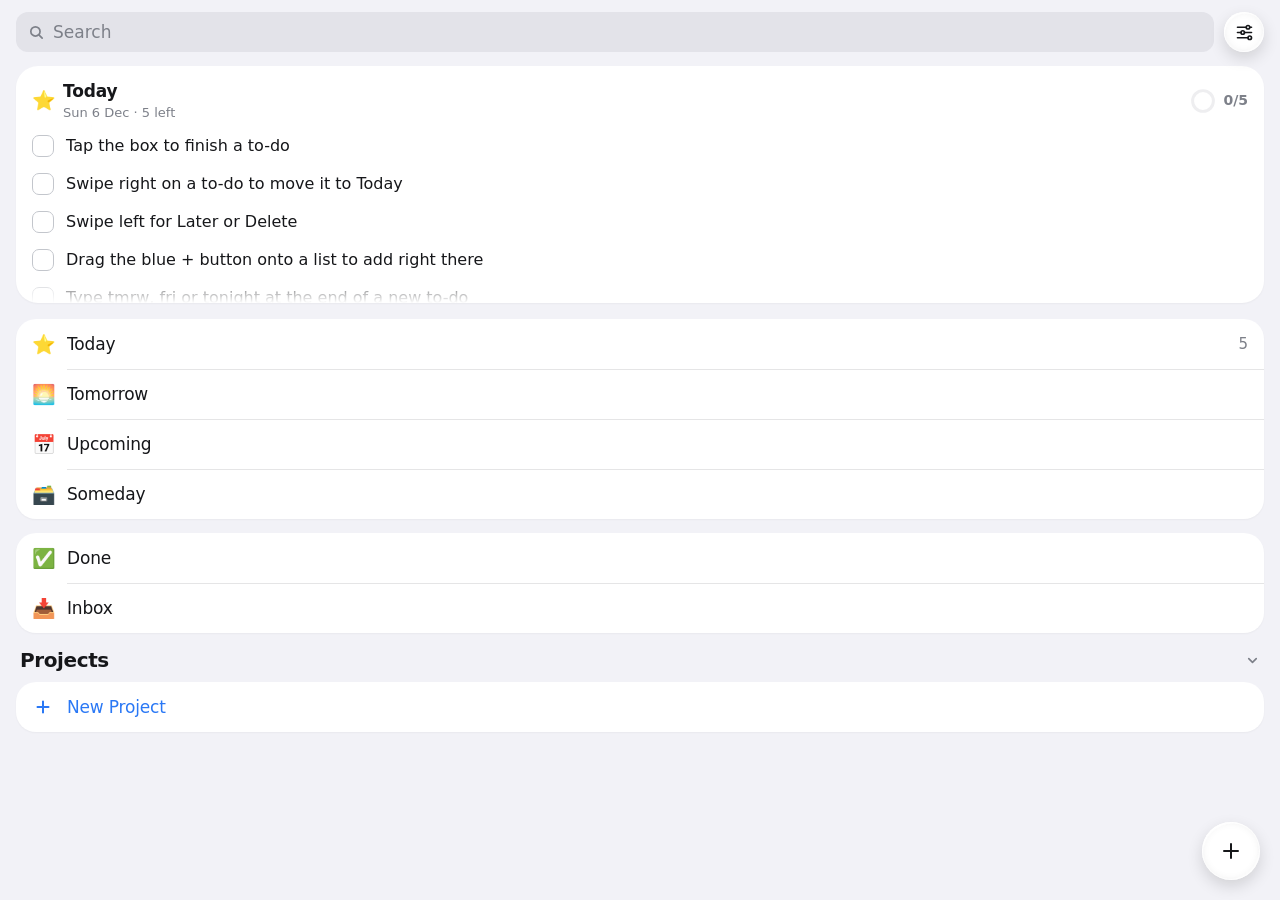
==== daily/index.html @ dc76731f "Daily: Glass card 25% more see-through Co-Authored-By: Claude Opus 5.5 <noreply@anthropic.com> Claud" ====
<!DOCTYPE html>
<html lang="en">
<head>
<meta charset="utf-8">
<meta name="viewport" content="width=device-width, initial-scale=1, viewport-fit=cover">
<title>Daily</title>
<meta name="apple-mobile-web-app-capable" content="yes">
<meta name="mobile-web-app-capable" content="yes">
<meta name="apple-mobile-web-app-title" content="Daily">
<meta name="apple-mobile-web-app-status-bar-style" content="default">
<meta name="theme-color" content="#f2f2f7" media="(prefers-color-scheme: light)">
<meta name="theme-color" content="#000000" media="(prefers-color-scheme: dark)">
<link rel="manifest" href="manifest.webmanifest">
<link rel="apple-touch-icon" href="icons/icon-180.png">
<link rel="apple-touch-startup-image" media="screen and (device-width: 390px) and (device-height: 844px) and (-webkit-device-pixel-ratio: 3) and (orientation: portrait) and (prefers-color-scheme: light)" href="icons/launch-1170x2532.png">
<link rel="apple-touch-startup-image" media="screen and (device-width: 390px) and (device-height: 844px) and (-webkit-device-pixel-ratio: 3) and (orientation: portrait) and (prefers-color-scheme: dark)" href="icons/launch-1170x2532-dark.png">
<link rel="icon" href="icons/icon-192.png">
<style>
:root{
  --base:#f2f2f7; --card:#ffffff; --solid:#ffffff;
  --card-shadow:0 1px 2px rgba(0,0,0,.04);
  --text:#16171a; --text2:#7d8089; --text3:#b2b5bc;
  --sep:rgba(60,60,67,.13); --fill:rgba(118,118,128,.12); --accent:#2a78f5;
  --inbox:#3d8bf7; --today:#f5bf1d; --tomorrow:#ff8a3d; --upcoming:#f2555a; --someday:#c3a26a; --logbook:#40b663;
  --morning:#f2a93b; --afternoon:#e9784a; --evening:#6c8fca;
  --danger:#ff3b30; --check:#c3c6cc; --scrim:rgba(0,0,0,.12);
  --sat:env(safe-area-inset-top); --sab:env(safe-area-inset-bottom);
  --ease:cubic-bezier(.16,1,.3,1);
}
@media (prefers-color-scheme: dark){
  :root{ --base:#000000; --card:#1c1c1e; --solid:#1c1c1e; --card-shadow:none;
    --text:#f3f4f7; --text2:#8e8e93; --text3:#4f5056;
    --sep:rgba(255,255,255,.1); --fill:rgba(118,118,128,.24); --check:#5a5c63; --scrim:rgba(0,0,0,.14); --danger:#ff453a; }
}
*{box-sizing:border-box;-webkit-tap-highlight-color:transparent;margin:0;padding:0}
html,body{height:100%;background:var(--base);color:var(--text);overflow:hidden;overscroll-behavior:none}
body{font:17px/1.35 -apple-system,BlinkMacSystemFont,"SF Pro Text",system-ui,sans-serif;-webkit-font-smoothing:antialiased;-webkit-user-select:none;user-select:none;-webkit-touch-callout:none}
button{font:inherit;color:inherit;background:none;border:0;cursor:pointer;touch-action:manipulation}
input,textarea,select{font:inherit;color:inherit;-webkit-user-select:text;user-select:text}
svg{display:block}

/* liquid glass, modelled on iOS Control Center / Notification Centre.
   Small buttons (like the torch and camera buttons): almost clear, with a thick lit rim.
   Panels (like notification cards): what's behind shows through blurred and dimmed. */
.gbtn{color:var(--text);background:rgba(255,255,255,.18);
  -webkit-backdrop-filter:blur(2px) saturate(170%) brightness(1.08);backdrop-filter:blur(2px) saturate(170%) brightness(1.08);
  box-shadow:inset 0 0 0 1px rgba(255,255,255,.55),inset 2px 2.5px 1px -1px rgba(255,255,255,.95),inset -2px -2px 1px -1px rgba(255,255,255,.55),
    inset 0 0 8px rgba(0,0,0,.06),0 6px 16px rgba(0,0,0,.14)}
@media (prefers-color-scheme: dark){
  .gbtn{background:rgba(255,255,255,.035);
    -webkit-backdrop-filter:blur(2px) saturate(170%) brightness(1.18);backdrop-filter:blur(2px) saturate(170%) brightness(1.18);
    box-shadow:inset 0 0 0 1px rgba(255,255,255,.14),inset 2px 2.5px 1px -1px rgba(255,255,255,.5),inset -2px -2px 1px -1px rgba(255,255,255,.22),
      inset 0 0 10px rgba(0,0,0,.35),0 8px 22px rgba(0,0,0,.5)}
}
/* Card style "Glass" (new): like Notification Centre cards. Colours and text behind show through, very blurred. */
.gpanel{background:linear-gradient(180deg,rgba(255,255,255,.37),rgba(255,255,255,.27));
  -webkit-backdrop-filter:blur(22px) saturate(200%);backdrop-filter:blur(22px) saturate(200%);
  box-shadow:inset 0 0 0 .5px rgba(255,255,255,.75),inset 0 1.5px 0 rgba(255,255,255,1),inset 1px 0 0 rgba(255,255,255,.45),inset -1px 0 0 rgba(255,255,255,.45),0 24px 60px rgba(0,0,0,.16)}
@media (prefers-color-scheme: dark){
  .gpanel{background:linear-gradient(180deg,rgba(255,255,255,.05),rgba(255,255,255,.015)),rgba(20,20,24,.31);
    -webkit-backdrop-filter:blur(22px) saturate(200%) brightness(1.05);backdrop-filter:blur(22px) saturate(200%) brightness(1.05);
    box-shadow:inset 0 0 0 .5px rgba(255,255,255,.14),inset 0 1.5px 0 rgba(255,255,255,.3),inset 1px 0 0 rgba(255,255,255,.08),inset -1px 0 0 rgba(255,255,255,.08),0 30px 80px rgba(0,0,0,.55)}
}
/* Card style "Default" (the one you liked on 7 Nov): mostly solid dark, only a soft glow comes through */
html[data-card="default"] .gpanel{background:rgba(246,246,248,.80);
  -webkit-backdrop-filter:blur(32px) saturate(170%);backdrop-filter:blur(32px) saturate(170%);
  box-shadow:inset 0 0 0 .5px rgba(255,255,255,.7),inset 0 1px 0 rgba(255,255,255,.95),0 24px 60px rgba(0,0,0,.16)}
@media (prefers-color-scheme: dark){
  html[data-card="default"] .gpanel{background:rgba(26,26,30,.78);
    -webkit-backdrop-filter:blur(32px) saturate(160%);backdrop-filter:blur(32px) saturate(160%);
    box-shadow:inset 0 0 0 .5px rgba(255,255,255,.1),inset 0 1px 0 rgba(255,255,255,.16),0 30px 80px rgba(0,0,0,.6)}
}
/* cards */
.glass{background:var(--card);box-shadow:var(--card-shadow)}

/* screens */
.screen{position:fixed;inset:0;overflow-y:auto;-webkit-overflow-scrolling:touch;overscroll-behavior:contain;background:var(--base);
  padding:calc(var(--sat) + 6px) 0 calc(var(--sab) + 120px);will-change:transform}
#list{padding-top:0;transform:translateX(100%);box-shadow:-10px 0 30px rgba(0,0,0,.08)}
#list.hidden{visibility:hidden}

/* top row */
.top{display:flex;align-items:center;gap:10px;margin:6px 16px 14px}
.search{flex:1;display:flex;align-items:center;gap:8px;border-radius:12px;padding:0 12px;height:40px;color:var(--text2);background:var(--fill)}
.search input{flex:1;border:0;outline:0;background:none;font-size:17px;height:100%;min-width:0}
.search input::placeholder{color:var(--text2)}
.round{width:40px;height:40px;border-radius:20px;display:grid;place-items:center;flex:none}
.round:active{transform:scale(.92)}

/* the Today widget */
.wcard{margin:0 16px 16px;border-radius:22px;overflow:hidden}
.wc-head{display:flex;align-items:center;gap:9px;padding:14px 16px 6px}
.wc-head .ico{width:22px;height:22px}
.wc-title{font-size:17px;font-weight:700;letter-spacing:-.01em;flex:1}
.wc-title small{display:block;font-weight:500;color:var(--text2);font-size:13px;margin-top:1px;letter-spacing:0}
.wl{max-height:176px;overflow-y:auto;-webkit-overflow-scrolling:touch;overscroll-behavior:contain;padding-bottom:6px;
  -webkit-mask-image:linear-gradient(#000 82%,transparent);mask-image:linear-gradient(#000 82%,transparent)}
.wl.short{-webkit-mask-image:none;mask-image:none}
.wcard .row-main{padding:8px 16px}
.wcard .row-title{font-size:16px}
.wcard{transition:box-shadow .2s}
.wcard.drop{box-shadow:var(--glass-shadow),inset 0 0 0 2px var(--accent)}
.done-line{display:flex;align-items:center;gap:8px;padding:10px 16px 4px;font-size:12px;font-weight:600;color:var(--text3);text-transform:uppercase;letter-spacing:.05em}
.done-line::after{content:"";flex:1;height:.5px;background:var(--sep)}
.miss-line{padding:8px 16px 2px;font-size:12px;font-weight:600;color:var(--danger);text-transform:uppercase;letter-spacing:.05em}
.wc-empty{padding:4px 16px 16px;color:var(--text2);font-size:15px}

/* list cards */
.group{margin:0 16px 14px;border-radius:20px;overflow:hidden}
.nav-row{display:flex;align-items:center;gap:13px;width:100%;min-height:50px;padding:0 16px;text-align:left;position:relative;transition:background .15s}
.nav-row:not(:last-child)::after{content:"";position:absolute;left:51px;right:0;bottom:0;height:.5px;background:var(--sep)}
.nav-row:active,.nav-row.drop{background:var(--fill)}
.nav-row.drop{box-shadow:inset 0 0 0 2px var(--accent)}
.nav-row .label{flex:1;font-weight:500;letter-spacing:-.01em;overflow:hidden;text-overflow:ellipsis;white-space:nowrap}
.nav-row .count{color:var(--text2);font-size:15px;font-variant-numeric:tabular-nums}
.nav-row .count.hot{color:#fff;background:var(--upcoming);border-radius:10px;padding:0 7px;font-size:13px;font-weight:600;line-height:20px;margin-right:6px}
.ico{width:22px;height:22px;flex:none}
.emo{display:inline-grid;place-items:center;font-size:19px;line-height:1;font-family:"Apple Color Emoji","Segoe UI Emoji","Noto Color Emoji",sans-serif}
.big-title .emo{font-size:26px}
.sec .emo{font-size:14px}
.parts .emo{width:auto;height:auto;font-size:14px}
.empty .emo{font-size:38px;width:auto;height:auto;margin-bottom:12px;opacity:.9}
.fold{display:flex;align-items:center;justify-content:space-between;width:calc(100% - 32px);margin:6px 16px 8px;padding:0 4px;font-size:20px;font-weight:700;letter-spacing:-.02em}
.fold svg{width:15px;height:15px;color:var(--text2);transition:transform .35s var(--ease)}
.fold.closed svg{transform:rotate(-90deg)}
.foldbox{overflow:hidden;transition:height .38s var(--ease),opacity .3s}
.new-proj{color:var(--accent)}

/* list screen */
.bar{position:sticky;top:0;z-index:3;height:calc(var(--sat) + 50px);padding:var(--sat) 8px 0;display:flex;align-items:center;justify-content:space-between;
  background:transparent;transition:background .2s}
.bar.scrolled{background:color-mix(in srgb,var(--base) 80%,transparent);-webkit-backdrop-filter:blur(24px) saturate(180%);backdrop-filter:blur(24px) saturate(180%);box-shadow:0 .5px 0 var(--sep)}
.bar .mini{position:absolute;left:50%;transform:translateX(-50%);font-weight:600;opacity:0;transition:opacity .2s;max-width:60%;overflow:hidden;text-overflow:ellipsis;white-space:nowrap}
.bar.scrolled .mini{opacity:1}
.back{width:40px;height:40px;border-radius:20px;display:grid;place-items:center;margin-left:6px}
.back:active,.icon-btn:active{transform:scale(.92)}
.icon-btn{width:40px;height:40px;border-radius:20px;display:grid;place-items:center;margin-right:6px}
.big-title{display:flex;align-items:center;gap:10px;padding:6px 20px 4px;font-size:32px;font-weight:700;letter-spacing:-.03em;line-height:1.1}
.big-title .ico{width:28px;height:28px}
.big-title > span{overflow:hidden;text-overflow:ellipsis}
.list-sub{margin:2px 20px 14px 58px;color:var(--text2);font-size:15px}
.list-sub .flame{display:inline-flex;align-items:center;gap:3px;color:#f08a24;font-weight:600}
.list-sub .flame svg{width:14px;height:14px}
.sec{padding:16px 22px 8px;display:flex;align-items:center;gap:7px;font-size:15px;font-weight:600;letter-spacing:-.01em;color:var(--text2)}
.sec .ico{width:17px;height:17px}
.sec.dim{opacity:.7}
.grp{margin:0 16px;border-radius:18px;overflow:hidden;position:relative}
.grp + .grp{margin-top:12px}
.grp:empty{min-height:0;box-shadow:none;background:none;-webkit-backdrop-filter:none;backdrop-filter:none}
.grp.droppable:empty{min-height:12px}

/* rows */
.row{position:relative;overflow:hidden}
.row:not(:last-child)::after{content:"";position:absolute;left:50px;right:0;bottom:0;height:.5px;background:var(--sep);z-index:2}
.row-main{position:relative;z-index:1;display:flex;align-items:flex-start;gap:12px;padding:12px 16px;touch-action:pan-y;will-change:transform}
.row-main:active{background:var(--fill)}
.row.sw .row-main,.row.lift .row-main{background:var(--solid)}
.check{flex:none;width:22px;height:22px;border-radius:7px;border:1.6px solid var(--check);display:grid;place-items:center;transition:background .18s var(--ease),border-color .18s,transform .12s;position:relative}
.check::before{content:"";position:absolute;inset:-11px}
.check:active{transform:scale(.86)}
.check svg{opacity:0;transform:scale(.6);transition:opacity .18s,transform .25s var(--ease)}
.row.done .check{background:var(--accent);border-color:var(--accent)}
.row.done .check svg{opacity:1;transform:scale(1)}
.row-text{flex:1;min-width:0}
.row-title{word-wrap:break-word;transition:color .2s}
.row.done .row-title{color:var(--text2)}
.row-meta{display:flex;flex-wrap:wrap;align-items:center;gap:4px 10px;margin-top:3px;font-size:13px;color:var(--text2)}
.row-meta:empty{display:none}
.row-meta .m{display:inline-flex;align-items:center;gap:4px}
.row-meta .due{color:var(--danger);font-weight:500}
.row-meta svg{width:13px;height:13px}
.acts{position:absolute;top:0;bottom:0;display:flex}
.row:not(.sw) .acts{visibility:hidden}
.acts.l{left:0}.acts.r{right:0}
.act{width:76px;display:flex;flex-direction:column;align-items:center;justify-content:center;gap:3px;color:#fff;font-size:12px;font-weight:600}
.act svg{width:20px;height:20px}
.act.today{background:var(--today)}
.act.later{background:#8e8e93}
.act.del{background:var(--danger)}
.row.lift{z-index:10;overflow:visible}
.row.lift .row-main{border-radius:14px;box-shadow:0 12px 30px rgba(0,0,0,.18);transform:scale(1.02)}
.row.shift{transition:transform .22s var(--ease)}
.row.pop .check{animation:pop .4s var(--ease)}
@keyframes pop{0%{transform:scale(.8)}55%{transform:scale(1.16)}100%{transform:scale(1)}}
.empty{padding:50px 40px;text-align:center}
.empty .ico{width:40px;height:40px;margin:0 auto 12px;opacity:.55}
.empty p{font-size:15px;color:var(--text2)}

/* drop gap for the + button */
.gap{height:0;transition:height .2s var(--ease);background:color-mix(in srgb,var(--accent) 12%,transparent);position:relative}
.gap.open{height:46px}
.gap::after{content:"";position:absolute;left:16px;right:16px;top:50%;height:2px;margin-top:-1px;border-radius:1px;background:var(--accent);opacity:.5}

/* liquid glass: see-through, blurred, with light catching the edges */
.lg{background:linear-gradient(160deg,rgba(255,255,255,.88),rgba(255,255,255,.66) 45%,rgba(255,255,255,.78));
  -webkit-backdrop-filter:blur(30px) saturate(180%);backdrop-filter:blur(30px) saturate(180%);
  border:.5px solid rgba(255,255,255,.9);box-shadow:0 18px 50px rgba(0,0,0,.16),inset 0 1px 0 rgba(255,255,255,1)}
@media (prefers-color-scheme: dark){
  .lg{background:linear-gradient(160deg,rgba(255,255,255,.15),rgba(255,255,255,.05) 45%,rgba(255,255,255,.09));
    border:.5px solid rgba(255,255,255,.16);box-shadow:0 22px 60px rgba(0,0,0,.55),inset 0 1px 0 rgba(255,255,255,.22),inset 0 -1px 0 rgba(255,255,255,.04)}
}
/* month grid shared by Upcoming and the date picker (Apple Calendar style) */
.cal{margin:0 16px 6px;border-radius:30px;padding:16px 10px 12px;overflow:hidden}
.cal-h{display:flex;align-items:center;justify-content:space-between;padding:0 10px 12px}
.cal-h b{font-size:20px;font-weight:700;letter-spacing:-.02em}
.cal-h div{display:flex;gap:6px}
.cal-h button{width:36px;height:36px;border-radius:18px;display:grid;place-items:center;color:var(--accent)}
.cal-h button svg{width:11px;height:18px}
.cal-h button:disabled{opacity:.25}
.cal-h button:active{background:var(--fill)}
.cal-g{display:grid;grid-template-columns:repeat(7,1fr);row-gap:2px;text-align:center}
.cal-g .dn{font-size:12px;font-weight:600;color:var(--text2);padding:0 0 8px;letter-spacing:.02em}
.cd{position:relative;height:46px;display:flex;flex-direction:column;align-items:center;justify-content:center;font-size:20px;font-variant-numeric:tabular-nums}
.cd span{width:40px;height:40px;border-radius:20px;display:grid;place-items:center;transition:background .2s,color .2s,transform .25s var(--ease)}
.cd:active span{transform:scale(.86)}
.cd.past{color:var(--text3)}
.cd.today span{background:var(--danger);color:#fff;font-weight:600}
.cd.sel span{background:var(--text);color:var(--base);font-weight:600}
.cd.today.sel span{background:var(--danger);color:#fff}
.cd i{position:absolute;bottom:1px;width:5px;height:5px;border-radius:3px;background:var(--text3)}
.cal-g.slide-l{animation:slideL .32s var(--ease)}
.cal-g.slide-r{animation:slideR .32s var(--ease)}
@keyframes slideL{from{transform:translateX(40px);opacity:0}}
@keyframes slideR{from{transform:translateX(-40px);opacity:0}}
/* date picker popover */
#dpScrim{position:fixed;inset:0;z-index:24;display:none}
#dpScrim.on{display:block}
#dp{position:fixed;left:14px;right:14px;z-index:25;border-radius:38px;padding:20px 12px 16px;opacity:0;transform:scale(.88);pointer-events:none;
  transition:opacity .2s,transform .42s cubic-bezier(.34,1.25,.5,1)}
#dp.on{opacity:1;transform:scale(1);pointer-events:auto}
#dp .cal-h{padding:0 10px 14px}
#dp .cal-h b{font-size:21px}
#dp .cal-h b em{font-style:normal;color:var(--accent);margin-left:6px;font-weight:600}
#dp .cal-g .dn{font-size:13px;padding-bottom:10px}
#dp .cd{height:50px;font-size:22px}
#dp .cd span{width:46px;height:46px;border-radius:23px}
.dp-foot{display:flex;justify-content:space-between;align-items:center;padding:10px 10px 0}
.dp-reset{height:38px;padding:0 18px;border-radius:19px;font-size:16px;font-weight:500}
.dp-ok{width:42px;height:42px;border-radius:21px;display:grid;place-items:center}
.dp-ok svg{width:22px;height:22px}
.dp-reset:active,.dp-ok:active{transform:scale(.93)}
/* Done list: 7 days / 30 days / all time */
.seg{display:flex;margin:0 16px 4px;padding:3px;border-radius:10px;background:var(--fill)}
.seg button{flex:1;height:32px;border-radius:8px;font-size:14px;font-weight:500;transition:background .2s,box-shadow .2s}
.seg button.on{background:var(--solid);box-shadow:0 1px 4px rgba(0,0,0,.12);font-weight:600}
.done-sum{margin:12px 22px 0;font-size:15px;color:var(--text2)}
.done-sum b{color:var(--text);font-size:28px;font-weight:700;letter-spacing:-.02em;margin-right:6px}
/* simple add screen */
.quick{display:flex;flex-wrap:wrap;gap:8px;padding:12px 0 6px;border-top:.5px solid var(--sep)}
.more-btn{display:flex;align-items:center;gap:6px;margin-top:14px;color:var(--accent);font-size:15px;font-weight:500;height:34px}
.more-btn svg{width:14px;height:14px;transition:transform .3s var(--ease)}
.more-btn.open svg{transform:rotate(180deg)}

/* + button */
#fab{position:fixed;z-index:15;width:58px;height:58px;border-radius:29px;display:grid;place-items:center;touch-action:none;
  transition:opacity .2s,scale .25s var(--ease),box-shadow .25s;will-change:transform}
#fab svg{width:24px;height:24px}
#fab.c-br{right:20px;bottom:calc(var(--sab) + 20px)}
#fab.c-bl{left:20px;bottom:calc(var(--sab) + 20px)}
#fab.c-tr{right:20px;top:calc(var(--sat) + 64px)}
#fab.c-tl{left:20px;top:calc(var(--sat) + 64px)}
#fab:active{scale:.93}
#fab.drag{scale:1.1}
#fab.gone{scale:.4;opacity:0;pointer-events:none}
.zone{position:fixed;z-index:14;width:210px;height:210px;margin:-105px 0 0 -105px;border-radius:50%;pointer-events:none;
  background:rgba(255,255,255,.04);-webkit-backdrop-filter:blur(3px) saturate(170%) brightness(1.12);backdrop-filter:blur(3px) saturate(170%) brightness(1.12);
  box-shadow:inset 0 0 0 1px rgba(255,255,255,.18),inset 3px 3px 2px -2px rgba(255,255,255,.45),inset 0 0 30px rgba(255,255,255,.05);
  transform:scale(0);transition:transform .45s cubic-bezier(.34,1.35,.5,1),background .25s}
.zone.near{transform:scale(.55)}
.zone.hot{transform:scale(1);background:rgba(255,255,255,.08)}
.ripple{position:fixed;z-index:14;width:56px;height:56px;margin:-28px 0 0 -28px;border-radius:50%;border:2px solid var(--accent);pointer-events:none;animation:ripple .5s var(--ease) forwards}
@keyframes ripple{from{transform:scale(.6);opacity:.5}to{transform:scale(2);opacity:0}}

/* sheet */
#scrim{position:fixed;inset:0;background:var(--scrim);opacity:0;pointer-events:none;z-index:20}
#sheet{position:fixed;left:6px;right:6px;top:calc(var(--sat) + 12px);bottom:6px;z-index:21;border-radius:40px;overflow:hidden;
  transform:translateY(110%);display:flex;flex-direction:column;visibility:hidden;
  }
.grab{flex:none;padding:8px 0 2px;touch-action:none}
.grab i{display:block;width:36px;height:5px;border-radius:3px;background:var(--text3);margin:0 auto}
.sheet-head{flex:none;display:flex;align-items:center;justify-content:space-between;padding:0 8px 0 12px;height:46px;touch-action:none}
.sheet-head h3{font-size:17px;font-weight:600}
.sheet-body{flex:1;overflow-y:auto;padding:4px 20px calc(var(--sab) + var(--kb,0px) + 40px);overscroll-behavior:contain}
.txt-btn{color:var(--accent);font-size:17px;padding:0 10px;height:44px}
.txt-btn.strong{font-weight:600}
.txt-btn:active{opacity:.4}
.t-title{width:100%;border:0;outline:0;background:none;font-size:22px;font-weight:600;letter-spacing:-.015em;padding:8px 0 4px}
.t-title::placeholder,.t-notes::placeholder{color:var(--text3)}
.t-notes{width:100%;border:0;outline:0;background:none;resize:none;font-size:16px;color:var(--text);min-height:56px;padding:6px 0 10px;line-height:1.4}
.parsed{display:none;margin:2px 0 8px;font-size:13px;color:var(--accent);align-items:center;gap:6px}
.parsed.on{display:flex}
.parsed button{color:var(--text2);font-size:13px;text-decoration:underline}
.field{border-top:.5px solid var(--sep);padding:14px 0 12px}
.field-label{font-size:13px;font-weight:600;color:var(--text2);margin-bottom:10px}
.chips{display:flex;flex-wrap:wrap;gap:8px}
.chip{position:relative;display:inline-flex;align-items:center;gap:6px;height:34px;padding:0 13px;border-radius:17px;background:var(--fill);box-shadow:inset 0 .5px 0 rgba(255,255,255,.18);font-size:15px;font-weight:500;overflow:hidden;transition:background .18s,color .18s}
.chip svg{width:16px;height:16px}
.chip.on{background:var(--accent);color:#fff}
.chip.on.c-today{background:var(--today);color:#1c1c1e}
.chip.on.c-tmrw{background:var(--tomorrow)}
.chip.on.c-some{background:var(--someday)}
.chip.on.c-due{background:var(--danger)}
.chip:active{transform:scale(.95)}
.chip input[type=date]{position:absolute;inset:0;opacity:0;width:100%;height:100%;font-size:16px}
.parts{display:flex;gap:6px;margin-top:10px;padding:3px;border-radius:12px;background:var(--fill)}
.parts button{flex:1;height:32px;border-radius:9px;font-size:14px;font-weight:500;display:flex;align-items:center;justify-content:center;gap:5px;transition:background .2s,box-shadow .2s}
.parts button svg{width:14px;height:14px}
.parts button.on{background:var(--solid);box-shadow:0 1px 4px rgba(0,0,0,.12);font-weight:600}
.days{display:flex;gap:7px;margin-top:12px}
.dayb{width:38px;height:38px;border-radius:19px;background:var(--fill);font-size:14px;font-weight:600}
.dayb.on{background:var(--accent);color:#fff}
.select{width:100%;height:42px;border-radius:12px;background:var(--fill);border:0;padding:0 12px;font-size:16px;-webkit-appearance:none;appearance:none}
.danger-btn{width:100%;height:46px;border-radius:14px;background:var(--fill);color:var(--danger);font-weight:600;margin-top:18px}
.danger-btn:active{opacity:.7}
.plain-input{width:100%;height:46px;border-radius:14px;background:var(--fill);border:0;outline:0;padding:0 14px;font-size:17px}
.note{font-size:14px;color:var(--text2);line-height:1.45;margin-top:10px}
.set-row{display:flex;align-items:center;gap:12px;width:100%;min-height:50px;text-align:left;border-bottom:.5px solid var(--sep)}
.set-row .ico{color:var(--accent)}
.set-row:active{opacity:.5}

/* ring */
.tring{display:flex;align-items:center;gap:7px;font-size:14px;font-weight:600;color:var(--text2);letter-spacing:0;margin-left:auto}
.tring svg{width:26px;height:26px;transform:rotate(-90deg)}
.big-title .tring svg{width:30px;height:30px}
.tring .bar{transition:stroke-dashoffset .6s var(--ease),stroke .3s}
.tring.full{color:var(--logbook)}
.tring.full .bar{stroke:var(--logbook)}
.tring.cele{animation:pop .5s var(--ease)}

/* morning plan */
.greet{font-size:28px;font-weight:700;letter-spacing:-.02em;margin:4px 0 2px}
.plan-item{display:flex;align-items:center;gap:10px;padding:12px 0;border-bottom:.5px solid var(--sep);transition:opacity .22s,transform .22s}
.plan-item.gone{opacity:0;transform:translateX(40px)}
.pt{flex:1;min-width:0;word-wrap:break-word}
.pt small{display:block;color:var(--text2);font-size:13px;margin-top:2px}
.pb{display:flex;gap:6px;flex:none}
.pb button{height:32px;padding:0 12px;border-radius:16px;background:var(--fill);font-size:14px;font-weight:600}
.pb .ptoday{background:var(--today);color:#1c1c1e}
.pb button:active{transform:scale(.94)}

/* toast */
#toast{position:fixed;left:50%;bottom:calc(var(--sab) + 96px);transform:translate(-50%,20px);opacity:0;z-index:30;color:#fff;background:rgba(40,40,44,.94);
  padding:10px 16px;border-radius:20px;font-size:15px;font-weight:500;pointer-events:none;transition:opacity .2s,transform .3s var(--ease);white-space:nowrap}
#toast.on{opacity:1;transform:translate(-50%,0)}

@media (prefers-reduced-motion: reduce){ .check svg,.chip,#fab,.foldbox,.gap{transition:none} }
</style>
</head>
<body>
<section class="screen" id="home"></section>
<section class="screen hidden" id="list"></section>
<button id="fab" class="c-br gbtn" aria-label="New to-do"><svg viewBox="0 0 24 24" fill="none" stroke="currentColor" stroke-width="2" stroke-linecap="round"><path d="M12 5v14M5 12h14"/></svg></button>
<div class="zone" data-z="tl" style="left:0;top:0"></div><div class="zone" data-z="tr" style="left:100%;top:0"></div>
<div class="zone" data-z="bl" style="left:0;top:100%"></div><div class="zone" data-z="br" style="left:100%;top:100%"></div>
<div id="scrim"></div>
<div id="sheet" class="gpanel" role="dialog"><div class="grab"><i></i></div><div class="sheet-head"></div><div class="sheet-body"></div></div>
<div id="toast"></div>

<script>
(() => {
"use strict";
/* ================= storage ================= */
const KEY = "nit.daily.v1";
let db;
function load(){
  try { const s = localStorage.getItem(KEY); if (s){ const d = JSON.parse(s); if (d && Array.isArray(d.tasks)) return d; } } catch(e){}
  return { v:2, tasks:[], projects:[], seeded:false };
}
db = load();
// older versions used "evening: true"; now every task can be morning, afternoon or evening
db.tasks.forEach(t => { if (t.part === undefined){ t.part = t.evening ? "evening" : null; } delete t.evening; });
db.ui = db.ui || { projOpen: true }; db.ui.fabCorner = db.ui.fabCorner || "br"; db.ui.doneRange = db.ui.doneRange || "7"; db.ui.card = db.ui.card || "glass";
document.documentElement.dataset.card = db.ui.card;
function save(){
  try { logDay(); } catch(e){}
  try { localStorage.setItem(KEY, JSON.stringify(db)); } catch(e){ toast("Couldn't save. Storage is full or blocked."); }
}
if (navigator.storage && navigator.storage.persist) { try { navigator.storage.persist(); } catch(e){} }
const uid = () => Date.now().toString(36) + Math.random().toString(36).slice(2,7);

/* ================= dates ================= */
const pad = n => String(n).padStart(2,"0");
const ymd = d => `${d.getFullYear()}-${pad(d.getMonth()+1)}-${pad(d.getDate())}`;
const parseYmd = s => { const [y,m,d] = s.split("-").map(Number); return new Date(y, m-1, d); };
const T = () => ymd(new Date());
const TM = () => addDays(T(), 1);
const addDays = (s,n) => { const d = parseYmd(s); d.setDate(d.getDate()+n); return ymd(d); };
const dayDiff = (a,b) => Math.round((parseYmd(b) - parseYmd(a)) / 864e5);
const DOW = ["Sunday","Monday","Tuesday","Wednesday","Thursday","Friday","Saturday"];
const DOWS = ["Sun","Mon","Tue","Wed","Thu","Fri","Sat"];
const MON = ["Jan","Feb","Mar","Apr","May","Jun","Jul","Aug","Sep","Oct","Nov","Dec"];
const MONL = ["January","February","March","April","May","June","July","August","September","October","November","December"];
function shortDay(s){
  const diff = dayDiff(T(), s), d = parseYmd(s);
  if (diff === 0) return "Today"; if (diff === 1) return "Tomorrow"; if (diff === -1) return "Yesterday";
  if (diff > 1 && diff < 7) return DOWS[d.getDay()];
  return `${d.getDate()} ${MON[d.getMonth()]}`;
}
function longDay(s){
  const diff = dayDiff(T(), s), d = parseYmd(s);
  if (diff === 0) return "Today"; if (diff === 1) return "Tomorrow"; if (diff === -1) return "Yesterday";
  if (diff > 1 && diff < 7) return DOW[d.getDay()];
  return `${DOWS[d.getDay()]} ${d.getDate()} ${MON[d.getMonth()]}`;
}

/* ================= icons ================= */
const I = {
  inbox:`<svg class="ico" viewBox="0 0 24 24" fill="none" stroke="var(--inbox)" stroke-width="2" stroke-linejoin="round" stroke-linecap="round"><path d="M3 13l2.6-7.2A2 2 0 0 1 7.5 4.5h9a2 2 0 0 1 1.9 1.3L21 13v5a2 2 0 0 1-2 2H5a2 2 0 0 1-2-2z"/><path d="M3 13h5l1.5 2.5h5L16 13h5"/></svg>`,
  today:`<svg class="ico" viewBox="0 0 24 24"><path fill="var(--today)" d="M12 2.8l2.75 5.6 6.15.9-4.45 4.33 1.05 6.12L12 16.86 6.5 19.75l1.05-6.12L3.1 9.3l6.15-.9z"/></svg>`,
  tomorrow:`<svg class="ico" viewBox="0 0 24 24"><path fill="var(--tomorrow)" d="M12 8.5a6.5 6.5 0 0 1 6.5 6.5h-13A6.5 6.5 0 0 1 12 8.5z"/><path d="M3 18.5h18M12 3.5v2M5.2 6.2l1.4 1.4M18.8 6.2l-1.4 1.4" stroke="var(--tomorrow)" stroke-width="2" stroke-linecap="round"/></svg>`,
  upcoming:`<svg class="ico" viewBox="0 0 24 24"><rect x="3" y="4.5" width="18" height="16" rx="3.2" fill="var(--upcoming)"/><rect x="3" y="4.5" width="18" height="5" rx="2" fill="#000" opacity=".13"/><path d="M7.5 13h2M11 13h2M14.5 13h2M7.5 16.5h2M11 16.5h2" stroke="#fff" stroke-width="1.8" stroke-linecap="round"/></svg>`,
  someday:`<svg class="ico" viewBox="0 0 24 24"><rect x="3" y="4" width="18" height="5" rx="1.6" fill="var(--someday)"/><path d="M4.5 10h15v8a2 2 0 0 1-2 2h-11a2 2 0 0 1-2-2z" fill="var(--someday)" opacity=".7"/><path d="M10 13.5h4" stroke="#fff" stroke-width="1.8" stroke-linecap="round"/></svg>`,
  logbook:`<svg class="ico" viewBox="0 0 24 24"><rect x="3.5" y="3.5" width="17" height="17" rx="4.5" fill="var(--logbook)"/><path d="M8 12.3l2.7 2.7L16.2 9.4" stroke="#fff" stroke-width="2.2" fill="none" stroke-linecap="round" stroke-linejoin="round"/></svg>`,
  morning:`<svg class="ico" viewBox="0 0 24 24" fill="none" stroke="var(--morning)" stroke-width="2" stroke-linecap="round"><circle cx="12" cy="12" r="4" fill="var(--morning)"/><path d="M12 2.5v2M12 19.5v2M2.5 12h2M19.5 12h2M5.3 5.3l1.4 1.4M17.3 17.3l1.4 1.4M5.3 18.7l1.4-1.4M17.3 6.7l1.4-1.4"/></svg>`,
  afternoon:`<svg class="ico" viewBox="0 0 24 24"><circle cx="12" cy="12" r="6.5" fill="var(--afternoon)"/></svg>`,
  evening:`<svg class="ico" viewBox="0 0 24 24"><path fill="var(--evening)" d="M20.3 14.6A8.5 8.5 0 0 1 9.4 3.7a8.5 8.5 0 1 0 10.9 10.9z"/></svg>`,
  check:`<svg width="14" height="14" viewBox="0 0 24 24" fill="none" stroke="#fff" stroke-width="3.4" stroke-linecap="round" stroke-linejoin="round"><path d="M5 12.5l4.5 4.5L19 7.5"/></svg>`,
  back:`<svg width="12" height="20" viewBox="0 0 13 21" fill="none" stroke="currentColor" stroke-width="2.6" stroke-linecap="round" stroke-linejoin="round"><path d="M10.5 2L2.5 10.5l8 8.5"/></svg>`,
  search:`<svg width="17" height="17" viewBox="0 0 24 24" fill="none" stroke="currentColor" stroke-width="2.4" stroke-linecap="round"><circle cx="10.5" cy="10.5" r="6.5"/><path d="M20 20l-4.6-4.6"/></svg>`,
  gear:`<svg width="21" height="21" viewBox="0 0 24 24" fill="none" stroke="currentColor" stroke-width="1.9" stroke-linecap="round"><path d="M4 6h10M18 6h2M4 12h4M12 12h8M4 18h12"/><circle cx="16" cy="6" r="2"/><circle cx="10" cy="12" r="2"/><circle cx="18" cy="18" r="2"/></svg>`,
  more:`<svg width="22" height="22" viewBox="0 0 24 24" fill="currentColor"><circle cx="6" cy="12" r="1.8"/><circle cx="12" cy="12" r="1.8"/><circle cx="18" cy="12" r="1.8"/></svg>`,
  chev:`<svg viewBox="0 0 24 24" fill="none" stroke="currentColor" stroke-width="2.6" stroke-linecap="round" stroke-linejoin="round"><path d="M6 9l6 6 6-6"/></svg>`,
  flag:`<svg viewBox="0 0 24 24" fill="currentColor"><path d="M5 21V4.5h10.2l.6 2H20v9h-6.6l-.6-2H7V21z"/></svg>`,
  notes:`<svg viewBox="0 0 24 24" fill="none" stroke="currentColor" stroke-width="2.2" stroke-linecap="round"><path d="M5 7h14M5 12h14M5 17h9"/></svg>`,
  cal:`<svg viewBox="0 0 24 24" fill="none" stroke="currentColor" stroke-width="2" stroke-linejoin="round"><rect x="3.5" y="5" width="17" height="15.5" rx="3"/><path d="M3.5 10h17M8 3v4M16 3v4"/></svg>`,
  star:`<svg viewBox="0 0 24 24" fill="currentColor"><path d="M12 2.8l2.75 5.6 6.15.9-4.45 4.33 1.05 6.12L12 16.86 6.5 19.75l1.05-6.12L3.1 9.3l6.15-.9z"/></svg>`,
  sunrise:`<svg viewBox="0 0 24 24" fill="currentColor"><path d="M12 8.5a6.5 6.5 0 0 1 6.5 6.5h-13A6.5 6.5 0 0 1 12 8.5z"/><path d="M3 18.5h18" stroke="currentColor" stroke-width="2" stroke-linecap="round"/></svg>`,
  box:`<svg viewBox="0 0 24 24" fill="currentColor"><rect x="3" y="4" width="18" height="5" rx="1.6"/><path d="M4.5 10h15v8a2 2 0 0 1-2 2h-11a2 2 0 0 1-2-2z" opacity=".75"/></svg>`,
  clock:`<svg viewBox="0 0 24 24" fill="none" stroke="currentColor" stroke-width="2.2" stroke-linecap="round"><circle cx="12" cy="12" r="8.5"/><path d="M12 7.5V12l3 2"/></svg>`,
  trash:`<svg viewBox="0 0 24 24" fill="none" stroke="currentColor" stroke-width="2.2" stroke-linecap="round" stroke-linejoin="round"><path d="M4 7h16M9 7V4.5h6V7M6.5 7l1 13h9l1-13"/></svg>`,
  repeat:`<svg viewBox="0 0 24 24" fill="none" stroke="currentColor" stroke-width="2.2" stroke-linecap="round" stroke-linejoin="round"><path d="M17 3l3 3-3 3M20 6H8a4 4 0 0 0-4 4v1M7 21l-3-3 3-3M4 18h12a4 4 0 0 0 4-4v-1"/></svg>`,
  flame:`<svg viewBox="0 0 24 24" fill="currentColor"><path d="M12 22c-4.2 0-7-2.9-7-6.8 0-3.1 1.9-5.3 3.6-7.2.3 1.6 1.1 2.8 2.4 3.4-.3-3.6 1.3-6.7 4-8.4-.3 2.6.7 4.4 2.3 6.2 1.4 1.6 2.7 3.4 2.7 6 0 4-2.8 6.8-8 6.8z"/></svg>`,
  plusSmall:`<svg class="ico" viewBox="0 0 24 24" fill="none" stroke="currentColor" stroke-width="2.2" stroke-linecap="round"><path d="M12 6v12M6 12h12"/></svg>`,
  export:`<svg class="ico" viewBox="0 0 24 24" fill="none" stroke="currentColor" stroke-width="2" stroke-linecap="round" stroke-linejoin="round"><path d="M12 15V3.5M7.5 8L12 3.5 16.5 8M5 12v6.5A2 2 0 0 0 7 20.5h10a2 2 0 0 0 2-2V12"/></svg>`,
  import:`<svg class="ico" viewBox="0 0 24 24" fill="none" stroke="currentColor" stroke-width="2" stroke-linecap="round" stroke-linejoin="round"><path d="M12 3.5V15M7.5 10.5L12 15l4.5-4.5M5 15v3.5A2 2 0 0 0 7 20.5h10a2 2 0 0 0 2-2V15"/></svg>`,
};
// list icons are real emoji, so on an iPhone they are Apple's own emoji
const emo = (e) => `<span class="ico emo">${e}</span>`;
Object.assign(I, { today: emo("⭐️"), tomorrow: emo("🌅"), upcoming: emo("📅"), someday: emo("🗃️"), logbook: emo("✅"), inbox: emo("📥"),
  morning: emo("☀️"), afternoon: emo("🌤️"), evening: emo("🌙") });
const small = (svg, color) => svg.replace("<svg", `<svg style="color:${color}"`);
function pie(frac, color="var(--accent)"){
  const r = 8, c = 12, a = Math.min(.9999, Math.max(0, frac)) * Math.PI * 2;
  const x = c + r*Math.sin(a), y = c - r*Math.cos(a), large = a > Math.PI ? 1 : 0;
  const wedge = frac > 0 ? `<path d="M${c} ${c} L${c} ${c-r} A${r} ${r} 0 ${large} 1 ${x.toFixed(2)} ${y.toFixed(2)}Z" fill="${color}"/>` : "";
  return `<svg class="ico" viewBox="0 0 24 24"><circle cx="12" cy="12" r="9.5" fill="none" stroke="${color}" stroke-width="1.8"/>${wedge}</svg>`;
}
const esc = s => String(s ?? "").replace(/[&<>"']/g, c => ({"&":"&amp;","<":"&lt;",">":"&gt;",'"':"&quot;","'":"&#39;"}[c]));

/* ================= first-run tips ================= */
if (!db.seeded && db.tasks.length === 0){
  const now = Date.now();
  [["Tap the box to finish a to-do",""],["Swipe right on a to-do to move it to Today",""],["Swipe left for Later or Delete",""],
   ["Drag the blue + button onto a list to add right there",""],["Type tmrw, fri or tonight at the end of a new to-do","It schedules itself"]]
   .forEach((t,i) => db.tasks.push({ id:uid(), title:t[0], notes:t[1], when:T(), part:null, deadline:null, projectId:null, done:false, doneAt:null, createdAt:now+i, order:now+i }));
  db.seeded = true; save();
}

/* ================= model ================= */
const isDate = w => w && w !== "someday";
const proj = id => db.projects.find(p => p.id === id);
const inToday = t => (isDate(t.when) && t.when <= T()) || (t.deadline && t.deadline <= T());
const FILTERS = {
  today:    t => inToday(t),
  tomorrow: t => t.when === TM() && !inToday(t),
  upcoming: t => isDate(t.when) && t.when > TM() && !inToday(t),
  someday:  t => t.when === "someday" && !inToday(t),
  inbox:    t => !t.projectId && !t.when && !inToday(t),
};
const LISTS = {
  today:{name:"Today",icon:"today"}, tomorrow:{name:"Tomorrow",icon:"tomorrow"}, upcoming:{name:"Upcoming",icon:"upcoming"},
  someday:{name:"Someday",icon:"someday"}, logbook:{name:"Done",icon:"logbook"}, inbox:{name:"Inbox",icon:"inbox"},
};
const PARTS = [["morning","This Morning"],["afternoon","This Afternoon"],["evening","This Evening"]];
const PARTSHORT = { morning:"Morning", afternoon:"Afternoon", evening:"Evening" };
const byOrder = (a,b) => (a.order||0) - (b.order||0);
let recentDone = new Set();
function visible(filter){ return db.tasks.filter(t => (!t.done && filter(t)) || (t.done && recentDone.has(t.id) && filter({...t,done:false}))).sort(byOrder); }
function count(key){ return db.tasks.filter(t => !t.done && FILTERS[key](t)).length; }
function projStats(id){ const all = db.tasks.filter(t => t.projectId === id); const done = all.filter(t => t.done).length; return { open: all.length - done, frac: all.length ? done/all.length : 0 }; }

/* ================= quick dates (only at the END of a title) ================= */
const DAYMAP = {sun:0,sunday:0,mon:1,monday:1,tue:2,tues:2,tuesday:2,wed:3,weds:3,wednesday:3,thu:4,thur:4,thurs:4,thursday:4,fri:5,friday:5,sat:6,saturday:6};
function parseWhen(title){
  const m = title.match(/\s+(today|tonight|this morning|this afternoon|this evening|tmrw|tmr|tomorrow|next week|someday|(?:on\s+)?(?:sun|sunday|mon|monday|tue|tues|tuesday|wed|weds|wednesday|thu|thur|thurs|thursday|fri|friday|sat|saturday))\s*$/i);
  if (!m) return null;
  const word = m[1].toLowerCase().replace(/^on\s+/,""), t = T();
  let when, part = null, label;
  if (word === "today"){ when = t; label = "Today"; }
  else if (word === "tonight" || word === "this evening"){ when = t; part = "evening"; label = "This Evening"; }
  else if (word === "this morning"){ when = t; part = "morning"; label = "This Morning"; }
  else if (word === "this afternoon"){ when = t; part = "afternoon"; label = "This Afternoon"; }
  else if (["tmrw","tmr","tomorrow"].includes(word)){ when = TM(); label = "Tomorrow"; }
  else if (word === "next week"){ const d = parseYmd(t).getDay(); when = addDays(t, 7 - d); label = "Next week (" + shortDay(when) + ")"; }
  else if (word === "someday"){ when = "someday"; label = "Someday"; }
  else { const n = (DAYMAP[word] - parseYmd(t).getDay() + 7) % 7; when = addDays(t, n); label = longDay(when); }
  return { when, part, label, clean: title.slice(0, m.index).trim() };
}

/* ================= motion helpers ================= */
const reduceMotion = matchMedia("(prefers-reduced-motion: reduce)").matches;
function spring({from, to, velocity=0, response=.38, damping=1, onUpdate, onDone}){
  if (reduceMotion){ onUpdate(to); onDone && onDone(); return { stop(){} }; }
  const k = Math.pow(2*Math.PI/response, 2), c = 4*Math.PI*damping/response;
  let x = from, v = velocity, last = performance.now(), id, stopped = false;
  const step = now => {
    if (stopped) return;
    const dt = Math.min(.064, (now - last)/1000); last = now;
    const n = Math.max(1, Math.ceil(dt/.004)), h = dt/n;
    for (let i=0;i<n;i++){ const a = -k*(x-to) - c*v; v += a*h; x += v*h; }
    if (Math.abs(x-to) < .4 && Math.abs(v) < 12){ x = to; onUpdate(to); onDone && onDone(); return; }
    onUpdate(x); id = requestAnimationFrame(step);
  };
  id = requestAnimationFrame(step);
  return { stop(){ stopped = true; cancelAnimationFrame(id); } };
}
const project = (v, d=.998) => (v/1000) * d / (1-d);
const rubber = (over, dim, c=.55) => (over*dim*c) / (dim + c*Math.abs(over));
function tracker(){ const pts = []; return { add(x,y){ const t = performance.now(); pts.push({x,y,t}); while (pts.length && t - pts[0].t > 90) pts.shift(); },
  vel(){ if (pts.length < 2) return {x:0,y:0}; const a = pts[0], b = pts[pts.length-1], dt = (b.t-a.t)/1000 || .016; return { x:(b.x-a.x)/dt, y:(b.y-a.y)/dt }; } }; }
const hapticLabel = (() => { try { const l = document.createElement("label"); l.setAttribute("aria-hidden","true"); l.style.display = "none";
  const i = document.createElement("input"); i.type = "checkbox"; i.setAttribute("switch",""); l.appendChild(i); document.body.appendChild(l); return l; } catch(e){ return null; } })();
function haptic(){ try { if (navigator.vibrate) navigator.vibrate(8); else if (hapticLabel) hapticLabel.click(); } catch(e){} }

/* ================= elements ================= */
const $ = s => document.querySelector(s);
const home = $("#home"), list = $("#list"), fab = $("#fab"), scrim = $("#scrim"), sheet = $("#sheet");
const sheetHead = sheet.querySelector(".sheet-head"), sheetBody = sheet.querySelector(".sheet-body");
let current = null, navX = 0, navAnim = null, query = "";
let upSel = null, upMonth = T().slice(0,7);   // Upcoming calendar state
let showAllParts = false;                       // shows empty morning/afternoon/evening while dragging +

/* ================= repeat ================= */
function nextRepeat(r, from){
  if (r.freq === "days"){ for (let i=1;i<=7;i++){ const d = addDays(from,i); if (r.days.includes(parseYmd(d).getDay())) return d; } return addDays(from,1); }
  if (r.freq === "week") return addDays(from,7);
  const d = parseYmd(from), day = d.getDate(), n = new Date(d.getFullYear(), d.getMonth()+1, 1);
  n.setDate(Math.min(day, new Date(n.getFullYear(), n.getMonth()+1, 0).getDate())); return ymd(n);
}
function firstRepeat(r){ const t = T(); return (r.freq === "days" && !r.days.includes(parseYmd(t).getDay())) ? nextRepeat(r, t) : t; }
function repeatLabel(r){
  if (!r) return "";
  if (r.freq === "days"){ const d = r.days.slice().sort((a,b)=>a-b); if (d.length === 7) return "Every day";
    if (d.join() === "1,2,3,4,5") return "Weekdays";
    if (d.length === 6) return "Every day but " + DOWS[[0,1,2,3,4,5,6].find(i => !d.includes(i))];
    return d.map(i => DOWS[i]).join(" "); }
  return r.freq === "week" ? "Every week" : "Every month";
}
function spawnNext(t){
  const base = isDate(t.when) ? t.when : T();
  let next = nextRepeat(t.repeat, t.repeat.freq === "days" && T() > base ? T() : base);
  while (next <= T()) next = nextRepeat(t.repeat, next);
  const n = { ...t, id: uid(), when: next, done:false, doneAt:null, createdAt: Date.now(), spawnedId:null, deadline:null };
  db.tasks.push(n); t.spawnedId = n.id; return n;
}

/* ================= today progress + streak ================= */
function todayStats(){
  const t = T();
  const open = db.tasks.filter(x => !x.done && inToday(x)).length;
  const done = doneToday().length;
  return { open, done, total: open + done };
}
function doneToday(){ const t = T(); return db.tasks.filter(x => x.done && x.doneAt && ymd(new Date(x.doneAt)) === t).sort((a,b) => (a.doneAt||0) - (b.doneAt||0)); }
const missed = t => !t.done && t.deadline && t.deadline < T();
// deadlines in plain words
function finishText(t){
  if (!t.deadline) return null;
  const d = dayDiff(T(), t.deadline);
  if (d < 0) return { txt: (-d === 1 ? "1 day late" : -d + " days late"), cls:"due" };
  if (d === 0) return { txt: "Finish today", cls:"due" };
  if (d === 1) return { txt: "Finish by tomorrow", cls:"" };
  if (d < 7) return { txt: "Finish by " + DOW[parseYmd(t.deadline).getDay()], cls:"" };
  return { txt: "Finish by " + parseYmd(t.deadline).getDate() + " " + MON[parseYmd(t.deadline).getMonth()], cls:"" };
}
function logDay(){ const s = todayStats(); db.dayLog = db.dayLog || {}; db.dayLog[T()] = { t: s.total, d: s.done }; }
function streak(){
  const log = db.dayLog || {}; let n = 0, gap = 0;
  const today = log[T()]; if (today && today.t > 0 && today.d >= today.t) n++;
  for (let i = 1; i < 500; i++){
    const e = log[addDays(T(), -i)];
    if (!e || e.t === 0){ if (++gap >= 2) break; continue; }
    gap = 0; if (e.d >= e.t) n++; else break;
  }
  return n;
}
function ringHTML(){
  const s = todayStats(); if (!s.total) return "";
  const C = 2 * Math.PI * 12, frac = s.done / s.total, full = s.open === 0;
  return `<span class="tring${full?" full":""}"><svg viewBox="0 0 30 30"><circle cx="15" cy="15" r="12" fill="none" stroke="var(--fill)" stroke-width="3.4"/><circle class="bar" cx="15" cy="15" r="12" fill="none" stroke="var(--accent)" stroke-width="3.4" stroke-linecap="round" stroke-dasharray="${C.toFixed(2)}" stroke-dashoffset="${(C*(1-frac)).toFixed(2)}"/></svg>${s.done}/${s.total}</span>`;
}
function updateRing(celebrate, root){
  const r = root.querySelector(".tring"); if (!r) return;
  const tmp = document.createElement("div"); tmp.innerHTML = ringHTML(); const nr = tmp.firstElementChild; if (!nr){ r.remove(); return; }
  const oldBar = r.querySelector(".bar"), newBar = nr.querySelector(".bar");
  const to = newBar.getAttribute("stroke-dashoffset"); newBar.setAttribute("stroke-dashoffset", oldBar.getAttribute("stroke-dashoffset"));
  r.replaceWith(nr); requestAnimationFrame(() => requestAnimationFrame(() => newBar.setAttribute("stroke-dashoffset", to)));
  if (celebrate) nr.classList.add("cele");
}

/* ================= rows ================= */
function rowHTML(t, o={}){
  const meta = [];
  if (o.showWhen){
    if (t.when === "someday") meta.push(`<span class="m">${I.box}Someday</span>`);
    else if (isDate(t.when) && t.when <= T() && !o.inToday) meta.push(`<span class="m" style="color:var(--today)">${I.star}${t.part ? PARTSHORT[t.part] : ""}</span>`);
    else if (t.when === TM() && !o.inTomorrow) meta.push(`<span class="m" style="color:var(--tomorrow)">${I.sunrise}Tomorrow</span>`);
    else if (isDate(t.when) && t.when > TM()) meta.push(`<span class="m">${I.cal}${shortDay(t.when)}</span>`);
  }
  if (o.showProject && t.projectId && proj(t.projectId)) meta.push(`<span class="m">${esc(proj(t.projectId).name)}</span>`);
  const ft = finishText(t); if (ft && !t.done) meta.push(`<span class="m${ft.cls?" "+ft.cls:""}">${I.flag}${ft.txt}</span>`);
  if (t.repeat) meta.push(`<span class="m">${I.repeat}${o.inToday || o.compact ? "" : repeatLabel(t.repeat)}</span>`);
  if (t.notes && t.notes.trim() && !o.compact) meta.push(`<span class="m">${I.notes}</span>`);
  return `<div class="row${t.done?" done":""}" data-id="${t.id}">
    <div class="acts l"><div class="act today">${I.star}Today</div></div>
    <div class="acts r"><div class="act later">${I.clock}Later</div><div class="act del">${I.trash}Delete</div></div>
    <div class="row-main"><button class="check" data-toggle aria-label="Complete">${I.check}</button>
      <div class="row-text"><div class="row-title">${esc(t.title)}</div><div class="row-meta">${meta.join("")}</div></div></div></div>`;
}
// a group of rows; ctx says where a new to-do dropped into it belongs
function grp(rows, ctx={}, droppable=true){
  const attrs = Object.entries(ctx).filter(([,v]) => v != null).map(([k,v]) => ` data-${k}="${esc(v)}"`).join("");
  return `<div class="grp${rows ? " glass" : ""}${droppable ? " droppable" : ""}"${attrs}>${rows}</div>`;
}
function sec(title, icon, dim){ return `<div class="sec${dim?" dim":""}">${icon||""}<span>${title}</span></div>`; }
function empty(icon, text){ return `<div class="empty">${I[icon]}<p>${text}</p></div>`; }
// Today / Tomorrow split into no-time, morning, afternoon, evening
function partsBody(items, when, o){
  let h = grp(items.filter(t => !t.part).map(t => rowHTML(t, o)).join(""), { when, part:"" });
  PARTS.forEach(([p, label]) => {
    const ts = items.filter(t => t.part === p);
    if (ts.length || showAllParts) h += sec(label, I[p]) + grp(ts.map(t => rowHTML(t, o)).join(""), { when, part:p });
  });
  return h;
}

/* ================= HOME ================= */
function renderHome(){
  const d = new Date();
  const todayCount = count("today"), overdue = db.tasks.filter(t => !t.done && t.deadline && t.deadline <= T()).length;
  const row = (key, cnt, hot) => `<button class="nav-row" data-go="${key}" data-drop="${key}">${I[LISTS[key].icon]}<span class="label">${LISTS[key].name}</span>${hot ? `<span class="count hot">${hot}</span>` : ""}${cnt ? `<span class="count">${cnt}</span>` : ""}</button>`;
  let html = `<div class="top"><label class="search">${I.search}<input id="q" type="search" placeholder="Search" value="${esc(query)}" autocomplete="off" enterkeyhint="search"></label><button class="round gbtn" data-settings aria-label="Settings">${I.gear}</button></div>`;
  if (query.trim()){
    html += `<div id="results">${renderResults()}</div>`;
  } else {
    html += todayWidget();
    html += `<div class="group glass">${row("today", todayCount, overdue)}${row("tomorrow", count("tomorrow"))}${row("upcoming", count("upcoming"))}${row("someday", 0)}</div>
      <div class="group glass">${row("logbook", 0)}${row("inbox", count("inbox"))}</div>`;
    const ps = db.projects.slice().sort(byOrder), open = db.ui.projOpen !== false;
    html += `<button class="fold${open ? "" : " closed"}" data-fold><span>Projects</span>${I.chev}</button>
      <div class="foldbox" id="projbox" style="${open ? "" : "height:0;opacity:0"}"><div class="group glass">` +
      ps.map(p => { const s = projStats(p.id); return `<button class="nav-row" data-proj="${p.id}" data-drop="proj:${p.id}">${pie(s.frac)}<span class="label">${esc(p.name)}</span>${s.open?`<span class="count">${s.open}</span>`:""}</button>`; }).join("") +
      `<button class="nav-row new-proj" data-newproj>${I.plusSmall}<span class="label">New Project</span></button></div></div>`;
  }
  const hadFocus = document.activeElement && document.activeElement.id === "q";
  const pos = hadFocus ? document.activeElement.selectionStart : null;
  const wl = home.querySelector(".wl"), wlScroll = wl ? wl.scrollTop : 0;
  home.innerHTML = html;
  const nwl = home.querySelector(".wl"); if (nwl){ nwl.scrollTop = wlScroll; nwl.classList.toggle("short", nwl.scrollHeight <= nwl.clientHeight + 2); }
  if (hadFocus){ const q = $("#q"); q.focus(); try{ q.setSelectionRange(pos,pos); }catch(e){} }
}
// the Today box at the top: widget-sized, scrolls inside itself
function todayWidget(){
  const d = new Date();
  const open = db.tasks.filter(t => !t.done && inToday(t));
  const order = t => missed(t) ? -1 : t.part ? PARTS.findIndex(p => p[0] === t.part) + 1 : 0;
  open.sort((a,b) => order(a) - order(b) || byOrder(a,b));
  const done = doneToday();
  const o = { showProject:true, showWhen:true, inToday:true, compact:true };
  let rows = open.map(t => rowHTML(t, o)).join("");
  if (done.length) rows += `<div class="done-line">Done</div>` + done.map(t => rowHTML(t, o)).join("");
  const any = open.length || done.length;
  return `<div class="wcard glass" data-drop="today"><div class="wc-head">${I.today}<div class="wc-title">Today<small>${DOWS[d.getDay()]} ${d.getDate()} ${MON[d.getMonth()]}${open.length ? ` · ${open.length} left` : any ? " · all done" : ""}</small></div>${ringHTML()}</div>
    ${any ? `<div class="wl">${rows}</div>` : `<div class="wc-empty">Nothing yet. Tap + to plan your day.</div>`}</div>`;
}
function renderResults(){
  const q = query.trim().toLowerCase();
  const hits = db.tasks.filter(t => !t.done && (t.title.toLowerCase().includes(q) || (t.notes||"").toLowerCase().includes(q))).sort(byOrder);
  const projHits = db.projects.filter(p => p.name.toLowerCase().includes(q));
  let h = "";
  if (projHits.length) h += `<div class="group glass">` + projHits.map(p => `<button class="nav-row" data-proj="${p.id}">${pie(projStats(p.id).frac)}<span class="label">${esc(p.name)}</span></button>`).join("") + `</div>`;
  if (hits.length) h += `<div class="group glass">${hits.map(t => rowHTML(t, {showProject:true, showWhen:true})).join("")}</div>`;
  if (!h) h = `<div class="empty"><p>No results for "${esc(query.trim())}"</p></div>`;
  return h;
}
function toggleProjects(){
  const box = $("#projbox"), btn = home.querySelector("[data-fold]"); if (!box) return;
  const open = db.ui.projOpen === false; db.ui.projOpen = open; save();
  btn.classList.toggle("closed", !open);
  const inner = box.firstElementChild.offsetHeight;
  if (open){ box.style.height = "0px"; box.style.opacity = "0"; requestAnimationFrame(() => { box.style.height = inner + "px"; box.style.opacity = "1"; }); setTimeout(() => { if (db.ui.projOpen) box.style.height = ""; }, 400); }
  else { box.style.height = inner + "px"; requestAnimationFrame(() => { box.style.height = "0px"; box.style.opacity = "0"; }); }
}

/* ================= LIST SCREENS ================= */
const WDL = ["MON","TUE","WED","THU","FRI","SAT","SUN"];
function monthCells(ym, o){
  const [y,m] = ym.split("-").map(Number), first = new Date(y, m-1, 1), days = new Date(y, m, 0).getDate();
  let cells = WDL.map(d => `<div class="dn">${o.short ? d[0] : d}</div>`).join("") + "<div></div>".repeat((first.getDay() + 6) % 7);
  for (let d = 1; d <= days; d++){
    const ds = `${y}-${pad(m)}-${pad(d)}`, past = o.min && ds < o.min;
    cells += `<button class="cd${past?" past":""}${ds===T()?" today":""}${ds===o.sel?" sel":""}" ${o.attr}="${ds}"><span>${d}</span>${o.dots && o.dots[ds] ? "<i></i>" : ""}</button>`;
  }
  return cells;
}
function monthHead(ym, navAttr, minYm){
  const [y,m] = ym.split("-").map(Number);
  return `<div class="cal-h"><b>${MONL[m-1]} ${y}</b><div><button ${navAttr}="-1"${minYm && ym <= minYm ? " disabled" : ""} aria-label="Previous month">${I.back}</button><button ${navAttr}="1" aria-label="Next month" style="transform:scaleX(-1)">${I.back}</button></div></div>`;
}
const shiftMonth = (ym, n) => { const [y,m] = ym.split("-").map(Number), d = new Date(y, m-1+n, 1); return `${d.getFullYear()}-${pad(d.getMonth()+1)}`; };
function calHTML(anim){
  const dots = {}; db.tasks.forEach(t => { if (!t.done && isDate(t.when)) dots[t.when] = 1; });
  return `<div class="cal lg">${monthHead(upMonth, "data-calnav", null)}
    <div class="cal-g${anim ? " slide-" + anim : ""}">${monthCells(upMonth, { sel: upSel, min: T(), dots, attr: "data-cal", short: true })}</div></div>`;
}

/* ---------- date picker (glass, Apple Calendar style) ---------- */
const dpScrim = document.createElement("div"); dpScrim.id = "dpScrim"; document.body.appendChild(dpScrim);
const dp = document.createElement("div"); dp.id = "dp"; dp.className = "gpanel"; document.body.appendChild(dp);
let dpState = null;
function openDatePicker(anchor, { value, min, onPick }){
  dpState = { sel: value || null, ym: (value || T()).slice(0,7), min, onPick };
  drawDP();
  const r = anchor.getBoundingClientRect(), h = 520, below = r.bottom + 10 + h < innerHeight;
  dp.style.top = (below ? r.bottom + 10 : Math.max(10, r.top - 10 - h)) + "px";
  dp.style.transformOrigin = `${r.left + r.width/2 - 16}px ${below ? "0" : "100%"}`;
  dpScrim.classList.add("on"); requestAnimationFrame(() => dp.classList.add("on")); haptic();
}
function drawDP(anim){
  dp.innerHTML = monthHead(dpState.ym, "data-dpnav", null).replace("</b>", `<em>›</em></b>`)
    + `<div class="cal-g${anim ? " slide-" + anim : ""}">${monthCells(dpState.ym, { sel: dpState.sel, min: dpState.min, attr: "data-dpd" })}</div>
    <div class="dp-foot"><button class="dp-reset gbtn" data-dpclear>Reset</button><button class="dp-ok gbtn" data-dpok aria-label="Done"><svg viewBox="0 0 24 24" fill="none" stroke="currentColor" stroke-width="1.6" stroke-linecap="round" stroke-linejoin="round"><path d="M4.5 12.6l4.6 4.9L19.5 6.5"/></svg></button></div>`;
}
function closeDP(apply){
  if (!dpState) return; const st = dpState; dpState = null;
  dp.classList.remove("on"); dpScrim.classList.remove("on");
  if (apply) st.onPick(st.sel);
}
dpScrim.addEventListener("click", () => closeDP(false));
dp.addEventListener("click", e => {
  const d = e.target.closest("[data-dpd]"); if (d && !d.disabled){ dpState.sel = d.dataset.dpd; haptic(); drawDP(); return; }
  const n = e.target.closest("[data-dpnav]"); if (n && !n.disabled){ const dir = +n.dataset.dpnav; dpState.ym = shiftMonth(dpState.ym, dir); drawDP(dir > 0 ? "l" : "r"); return; }
  if (e.target.closest("[data-dpclear]")){ dpState.sel = null; closeDP(true); return; }
  if (e.target.closest("[data-dpok]")) closeDP(true);
});

function renderList(){
  if (!current) return;
  let title, icon, body = "", sub = "", extra = "", isProj = current.type === "project";
  const k = current.key;
  if (isProj){
    const p = proj(k); if (!p){ pop(); return; }
    title = p.name; icon = pie(projStats(p.id).frac);
    const items = visible(t => t.projectId === p.id);
    const done = db.tasks.filter(t => t.projectId === p.id && t.done && !recentDone.has(t.id)).length;
    body = items.length ? grp(items.map(t => rowHTML(t, {showWhen:true})).join(""), { proj:p.id }) : grp("", { proj:p.id }) + empty("inbox", "No to-dos in this project yet. Tap + to add one.");
    if (done) sub = `${done} done`;
  } else {
    const L = LISTS[k]; title = L.name; icon = I[L.icon];
    if (k === "today"){
      const all = db.tasks.filter(t => !t.done && inToday(t)).sort(byOrder), d = new Date(), st = streak();
      const miss = all.filter(missed), items = all.filter(t => !missed(t)), done = doneToday();
      sub = `${DOW[d.getDay()]}, ${d.getDate()} ${MONL[d.getMonth()]}` + (st ? ` <span style="margin:0 4px">·</span> <span class="flame">${I.flame}${st}-day streak</span>` : "");
      extra = ringHTML();
      body = (miss.length ? `<div class="sec" style="color:var(--danger)">${emo("🚩")}<span>Missed deadline</span></div>` + grp(miss.map(t => rowHTML(t, { showProject:true, showWhen:true, inToday:true })).join(""), {}, false) : "")
        + partsBody(items, T(), { showProject:true, showWhen:true, inToday:true });
      if (!all.length && !showAllParts) body += empty("today", "Nothing for today. Tap + or drag it here to add.");
      if (done.length) body += sec("Done", emo("✅")) + grp(done.map(t => rowHTML(t, { showProject:true })).join(""), {}, false);
    } else if (k === "tomorrow"){
      const items = visible(FILTERS.tomorrow), d = parseYmd(TM());
      sub = `${DOW[d.getDay()]}, ${d.getDate()} ${MONL[d.getMonth()]}`;
      body = partsBody(items, TM(), { showProject:true, inTomorrow:true });
      if (!items.length && !showAllParts) body += empty("tomorrow", "Nothing for tomorrow yet.");
    } else if (k === "upcoming"){
      body = calHTML();
      if (upSel){
        const items = visible(t => t.when === upSel);
        body += sec(longDay(upSel) === "Today" || longDay(upSel) === "Tomorrow" ? longDay(upSel) : `${DOW[parseYmd(upSel).getDay()]} ${parseYmd(upSel).getDate()} ${MONL[parseYmd(upSel).getMonth()]}`)
          + grp(items.map(t => rowHTML(t, {showProject:true})).join(""), { when: upSel });
        if (!items.length) body += empty("upcoming", "Nothing planned for this day. Tap + to add.");
      } else {
        const items = visible(FILTERS.upcoming), groups = new Map();
        items.sort((a,b) => a.when < b.when ? -1 : a.when > b.when ? 1 : byOrder(a,b)).forEach(t => {
          const key = dayDiff(T(), t.when) < 8 ? t.when : "m" + t.when.slice(0,7);
          if (!groups.has(key)) groups.set(key, []); groups.get(key).push(t);
        });
        for (let i=2;i<8;i++){ const s = addDays(T(), i); if (!groups.has(s)) groups.set(s, []); }
        const keys = [...groups.keys()].sort((a,b) => { const ka = a[0]==="m" ? a.slice(1)+"-99" : a, kb = b[0]==="m" ? b.slice(1)+"-99" : b; return ka < kb ? -1 : 1; });
        body += keys.map(key => {
          let label;
          if (key[0] === "m"){ const [yy,mm] = key.slice(1).split("-").map(Number); label = MONL[mm-1] + (yy !== new Date().getFullYear() ? " " + yy : ""); }
          else { const dd = parseYmd(key); label = `${DOW[dd.getDay()]} <span style="font-weight:500;opacity:.8">${dd.getDate()} ${MON[dd.getMonth()]}</span>`; }
          const ts = groups.get(key);
          return sec(label, "", !ts.length) + grp(ts.map(t => rowHTML(t, {showProject:true, showWhen: key[0]==="m"})).join(""), key[0]==="m" ? {} : { when:key }, key[0] !== "m");
        }).join("");
      }
    } else if (k === "logbook"){
      const range = db.ui.doneRange, from = range === "all" ? "0000" : addDays(T(), -(+range - 1));
      const items = db.tasks.filter(t => t.done && ymd(new Date(t.doneAt || t.createdAt)) >= from).sort((a,b) => (b.doneAt||0) - (a.doneAt||0));
      const by = new Map(); items.forEach(t => { const key = ymd(new Date(t.doneAt || t.createdAt)); if (!by.has(key)) by.set(key, []); by.get(key).push(t); });
      const label = d => { const n = dayDiff(T(), d), dd = parseYmd(d); return n === 0 ? "Today" : n === -1 ? "Yesterday" : n > -7 ? DOW[dd.getDay()] : `${DOWS[dd.getDay()]} ${dd.getDate()} ${MON[dd.getMonth()]}${dd.getFullYear() !== new Date().getFullYear() ? " " + dd.getFullYear() : ""}`; };
      body = `<div class="seg">${[["7","7 days"],["30","30 days"],["all","All time"]].map(([v,l]) => `<button class="${range===v?"on":""}" data-range="${v}">${l}</button>`).join("")}</div>
        <div class="done-sum"><b>${items.length}</b>done ${range === "all" ? "in total" : "in the last " + range + " days"}</div>`
        + [...by.entries()].map(([d, ts]) => sec(`${label(d)} <span style="font-weight:500;opacity:.7">· ${ts.length}</span>`) + grp(ts.map(t => rowHTML(t, {showProject:true})).join(""), {}, false)).join("");
      if (!items.length) body += empty("logbook", range === "all" ? "Finished to-dos land here." : "Nothing finished in this time yet.");
    } else {
      const items = visible(FILTERS[k]);
      body = grp(items.map(t => rowHTML(t, {showProject:true, showWhen:true})).join(""), { when: k === "someday" ? "someday" : "" });
      if (!items.length) body += k === "inbox" ? empty("inbox", "To-dos with no date and no project land here.") : empty("someday", "Ideas for one day. No pressure.");
    }
  }
  const scroll = list.scrollTop;
  list.innerHTML = `<div class="bar"><button class="back gbtn" data-back aria-label="Back">${I.back}</button><span class="mini">${esc(title)}</span>${isProj ? `<button class="icon-btn gbtn" data-projmenu aria-label="Project options">${I.more}</button>` : "<span style='width:46px'></span>"}</div>
    <div class="big-title">${icon}<span>${esc(title)}</span>${extra}</div>${sub ? `<div class="list-sub">${sub}</div>` : `<div style="height:12px"></div>`}<div class="rows">${body}</div>`;
  list.scrollTop = scroll;
  updateBar();
}
function updateBar(){ const b = list.querySelector(".bar"); if (b) b.classList.toggle("scrolled", list.scrollTop > 30); }
list.addEventListener("scroll", updateBar, {passive:true});
function chrome(){ fab.classList.toggle("gone", !!current && current.key === "logbook"); }
function renderAll(){ renderHome(); if (current) renderList(); chrome(); }

/* ================= navigation ================= */
const W = () => window.innerWidth;
function setNav(x){
  navX = x; list.style.transform = `translateX(${x}px)`;
  home.style.transform = `translateX(${(x - W()) * .28}px)`;
  list.style.boxShadow = x >= W() - 1 ? "none" : "";
}
function push(target){
  closeOpenRow(); recentDone = new Set();
  current = target; if (target.key === "upcoming"){ upSel = null; upMonth = T().slice(0,7); }
  list.scrollTop = 0; list.classList.remove("hidden"); renderList(); chrome();
  navAnim && navAnim.stop();
  navAnim = spring({ from: navX || W(), to: 0, response: .42, onUpdate: setNav });
}
function pop(velocity=0){
  closeOpenRow(); navAnim && navAnim.stop();
  navAnim = spring({ from: navX, to: W(), velocity, response: .4, onUpdate: setNav, onDone(){ list.classList.add("hidden"); current = null; recentDone = new Set(); renderHome(); chrome(); } });
}
setNav(W());
window.addEventListener("resize", () => { if (!current) setNav(W()); });
(() => { // swipe in from the left edge to go back
  let s = null;
  list.addEventListener("pointerdown", e => {
    if (!current || e.clientX > 26 || sheetOpen) return;
    navAnim && navAnim.stop();
    s = { x0: e.clientX - navX, tr: tracker(), id: e.pointerId, started:false }; s.tr.add(e.clientX, e.clientY);
  });
  list.addEventListener("pointermove", e => {
    if (!s || e.pointerId !== s.id) return;
    s.tr.add(e.clientX, e.clientY);
    const x = Math.max(0, e.clientX - s.x0);
    if (!s.started && x > 6){ s.started = true; try{ list.setPointerCapture(e.pointerId); }catch(_){} }
    if (s.started) setNav(x);
  });
  const end = e => {
    if (!s || e.pointerId !== s.id) return;
    const v = s.tr.vel().x, started = s.started; s = null; if (!started) return;
    if (navX + project(v, .99) > W()/2) pop(v); else navAnim = spring({ from: navX, to: 0, velocity: v, response: .38, onUpdate: setNav });
  };
  list.addEventListener("pointerup", end); list.addEventListener("pointercancel", end);
})();

/* ================= task actions ================= */
function getTask(id){ return db.tasks.find(t => t.id === id); }
function toggleDone(id, rowEl){
  const t = getTask(id); if (!t) return;
  const before = todayStats();
  t.done = !t.done; t.doneAt = t.done ? Date.now() : null;
  if (t.done) recentDone.add(id); else recentDone.delete(id);
  if (t.repeat){
    if (t.done && !t.spawnedId){ const n = spawnNext(t); setTimeout(() => toast("Next one: " + longDay(n.when)), 380); }
    else if (!t.done && t.spawnedId){ const i = db.tasks.findIndex(x => x.id === t.spawnedId && !x.done); if (i >= 0) db.tasks.splice(i,1); t.spawnedId = null; }
  }
  save();
  const after = todayStats(), cleared = t.done && before.open > 0 && after.open === 0 && after.total > 0;
  if (rowEl){ rowEl.classList.toggle("done", t.done); rowEl.classList.remove("pop"); if (t.done){ void rowEl.offsetWidth; rowEl.classList.add("pop"); haptic(); } }
  const inHome = rowEl && home.contains(rowEl), inTodayList = current && current.key === "today";
  if (inHome) updateRing(cleared, home); else renderHome();
  if (inTodayList) updateRing(cleared, list);
  clearTimeout(settleTimer);
  if (inHome || inTodayList) settleTimer = setTimeout(() => { if (inHome) flip(home, renderHome); else { flip(list, renderList); renderHome(); } }, 140);
  if (current && current.type === "project"){ const ic = list.querySelector(".big-title .ico"); if (ic) ic.outerHTML = pie(projStats(current.key).frac); }
  if (current && current.key === "logbook") setTimeout(renderList, 250);
  if (cleared) setTimeout(() => { haptic(); const st = streak(); toast(st > 1 ? `All done for today. ${st}-day streak` : "All done for today"); }, 320);
}
let settleTimer;
// re-draw, then slide every row from where it was to where it is now
function flip(root, render){
  const before = new Map(); root.querySelectorAll(".row").forEach(r => before.set(r.dataset.id, r.getBoundingClientRect().top));
  render(); if (reduceMotion) return;
  root.querySelectorAll(".row").forEach(r => {
    const b = before.get(r.dataset.id); if (b == null) return;
    const dy = b - r.getBoundingClientRect().top; if (Math.abs(dy) < 1) return;
    r.style.transition = "none"; r.style.transform = `translateY(${dy}px)`;
    requestAnimationFrame(() => requestAnimationFrame(() => { r.style.transition = "transform .34s cubic-bezier(.16,1,.3,1)"; r.style.transform = ""; }));
  });
}
function moveToToday(id){ const t = getTask(id); if (!t) return; t.when = T(); save(); toast("Moved to Today"); renderAll(); }
function moveLater(id){ const t = getTask(id); if (!t) return; const base = isDate(t.when) && t.when > T() ? t.when : T(); t.when = addDays(base, 1); save(); toast("Moved to " + longDay(t.when)); renderAll(); }
let lastDeleted = null;
function del(id){
  const i = db.tasks.findIndex(t => t.id === id); if (i < 0) return;
  lastDeleted = { task: db.tasks[i], index: i };
  db.tasks.splice(i,1); save(); renderAll();
  toast("Deleted", "Undo", () => { if (lastDeleted){ db.tasks.splice(lastDeleted.index, 0, lastDeleted.task); lastDeleted = null; save(); renderAll(); } });
}

/* ================= swipe + hold to reorder ================= */
let openRow = null, reordering = false;
document.addEventListener("touchmove", e => { if (reordering || fabDrag) e.preventDefault(); }, { passive:false });
function setRowX(row, x){ row._x = x; row.classList.toggle("sw", Math.abs(x) > .5); row.querySelector(".row-main").style.transform = Math.abs(x) > .5 ? `translateX(${x}px)` : ""; }
function closeOpenRow(){ if (openRow){ const r = openRow; openRow = null; r._anim && r._anim.stop(); r._anim = spring({ from: r._x||0, to: 0, response: .32, onUpdate: x => setRowX(r, x) }); } }
const LEFT_W = 76, RIGHT_W = 152;
function attachSwipe(root){
  let s = null;
  const canReorder = row => root === list && current && current.key !== "logbook" && row.parentElement.classList.contains("grp");
  root.addEventListener("pointerdown", e => {
    const main = e.target.closest(".row-main"); if (!main || e.target.closest("[data-toggle]")) return;
    if (root === list && e.clientX <= 26) return;
    const row = main.parentElement; row._anim && row._anim.stop();
    s = { row, id: e.pointerId, x0: e.clientX, y0: e.clientY, base: row._x || 0, mode: null, tr: tracker() };
    s.tr.add(e.clientX, e.clientY);
    if (canReorder(row) && !row.classList.contains("done") && !openRow) s.lp = setTimeout(() => startReorder(e.pointerId), 420);
  });
  function startReorder(pid){
    if (!s || s.mode) return;
    const g = s.row.parentElement;
    s.mode = "r"; reordering = true; haptic();
    try { root.setPointerCapture(pid); } catch(_){}
    const rows = [...g.querySelectorAll(":scope > .row")];
    Object.assign(s, { rows, from: rows.indexOf(s.row), h: s.row.offsetHeight, tops: rows.map(r => r.offsetTop), hs: rows.map(r => r.offsetHeight), scroll0: root.scrollTop });
    s.to = s.from; g.style.overflow = "visible";
    rows.forEach(r => { if (r !== s.row) r.classList.add("shift"); });
    s.row.classList.add("lift");
  }
  function reorderMove(e){
    const dy = e.clientY - s.y0 + (root.scrollTop - s.scroll0);
    if (e.clientY > innerHeight - 110) root.scrollTop += 8; else if (e.clientY < 150) root.scrollTop -= 8;
    s.row.style.transform = `translateY(${dy}px)`;
    const center = s.tops[s.from] + dy + s.h/2; let to = s.from;
    s.rows.forEach((r,i) => { const mid = s.tops[i] + s.hs[i]/2; if (i > s.from && center > mid) to = i; if (i < s.from && center < mid && to === s.from) to = i; });
    if (to !== s.to){ s.to = to; haptic(); }
    s.rows.forEach((r,i) => { if (r === s.row) return;
      let y = 0; if (s.from < s.to && i > s.from && i <= s.to) y = -s.h; if (s.from > s.to && i >= s.to && i < s.from) y = s.h;
      r.style.transform = y ? `translateY(${y}px)` : ""; });
  }
  function reorderEnd(){
    const { rows, from, to, row } = s; reordering = false;
    const ids = rows.map(r => r.dataset.id); const [m] = ids.splice(from, 1); ids.splice(to, 0, m);
    const orders = rows.map(r => getTask(r.dataset.id)?.order || 0).sort((a,b) => a-b);
    ids.forEach((id,i) => { const t = getTask(id); if (t) t.order = orders[i]; });
    if (from !== to) save();
    let slot = 0; for (let i = Math.min(from,to); i <= Math.max(from,to); i++) if (i !== from) slot += (to > from ? s.hs[i] : -s.hs[i]);
    row.style.transition = "transform .2s cubic-bezier(.2,.8,.2,1)"; row.style.transform = `translateY(${slot}px)`;
    setTimeout(() => { renderList(); renderHome(); }, 210);
  }
  root.addEventListener("pointermove", e => {
    if (!s || e.pointerId !== s.id) return;
    s.tr.add(e.clientX, e.clientY);
    const dx = e.clientX - s.x0, dy = e.clientY - s.y0;
    if (s.mode === "r"){ reorderMove(e); return; }
    if (!s.mode){
      if (Math.abs(dx) > 8 || Math.abs(dy) > 8) clearTimeout(s.lp);
      if (Math.abs(dx) > 10 && Math.abs(dx) > Math.abs(dy) * 1.2){ s.mode = "h"; try{ root.setPointerCapture(e.pointerId); }catch(_){}; if (openRow && openRow !== s.row) closeOpenRow(); }
      else if (Math.abs(dy) > 10){ s.mode = "v"; }
      return;
    }
    if (s.mode !== "h") return;
    let x = s.base + dx;
    if (x > LEFT_W) x = LEFT_W + rubber(x - LEFT_W, 300, .7);
    if (x < -RIGHT_W) x = -RIGHT_W - rubber(-RIGHT_W - x, 300, .7);
    const armed = x > LEFT_W * .9; if (armed !== !!s.armed){ s.armed = armed; if (armed) haptic(); }
    setRowX(s.row, x);
  });
  const end = e => {
    if (!s || e.pointerId !== s.id) return;
    clearTimeout(s.lp);
    if (s.mode === "r"){ reorderEnd(); s = null; return; }
    const { row, mode } = s, v = s.tr.vel().x; s = null;
    if (mode !== "h"){
      if (mode !== "v" && e.type === "pointerup"){ if (openRow){ closeOpenRow(); return; } openEditor(row.dataset.id); }
      return;
    }
    const x = row._x || 0, dest = x + project(v, .99); let to = 0;
    if (x > LEFT_W * .9 || dest > LEFT_W * 1.6){ row._anim = spring({ from:x, to:0, velocity:v, response:.32, onUpdate: X => setRowX(row, X) }); openRow = null; moveToToday(row.dataset.id); return; }
    if (dest < -RIGHT_W/2) to = -RIGHT_W; else if (dest > LEFT_W/2) to = LEFT_W;
    row._anim = spring({ from:x, to, velocity:v, response:.34, damping: to ? .86 : 1, onUpdate: X => setRowX(row, X) });
    if (to){ openRow = row; row.classList.add("open"); } else { row.classList.remove("open"); if (openRow === row) openRow = null; }
  };
  root.addEventListener("pointerup", end); root.addEventListener("pointercancel", end);
}
attachSwipe(list); attachSwipe(home);

/* ================= clicks ================= */
document.addEventListener("click", e => {
  const el = e.target;
  const tog = el.closest("[data-toggle]"); if (tog){ const row = tog.closest(".row"); toggleDone(row.dataset.id, row); return; }
  const act = el.closest(".act"); if (act){ const id = act.closest(".row").dataset.id; openRow = null;
    if (act.classList.contains("del")) del(id); else if (act.classList.contains("later")) moveLater(id); else moveToToday(id); return; }
  if (el.closest("[data-back]")) { pop(); return; }
  const go = el.closest("[data-go]"); if (go){ push({type:"list", key: go.dataset.go}); return; }
  const pr = el.closest("[data-proj]"); if (pr){ query = ""; push({type:"project", key: pr.dataset.proj}); renderHome(); return; }
  if (el.closest("[data-fold]")) { toggleProjects(); return; }
  if (el.closest("[data-newproj]")) { openProjectSheet(null); return; }
  if (el.closest("[data-projmenu]")) { openProjectSheet(current.key); return; }
  if (el.closest("[data-settings]")) { openSettings(); return; }
  const rg = el.closest("[data-range]"); if (rg){ db.ui.doneRange = rg.dataset.range; save(); renderList(); return; }
  const cd = el.closest("[data-cal]"); if (cd && !cd.disabled){ const d = cd.dataset.cal; upSel = upSel === d ? null : d; haptic(); renderList(); return; }
  const cn = el.closest("[data-calnav]"); if (cn && !cn.disabled){
    const dir = +cn.dataset.calnav; upMonth = shiftMonth(upMonth, dir); const old = list.querySelector(".cal");
    if (old){ const t = document.createElement("div"); t.innerHTML = calHTML(dir > 0 ? "l" : "r"); old.replaceWith(t.firstElementChild); }
    return;
  }
});
home.addEventListener("input", e => { if (e.target.id === "q"){ query = e.target.value; const r = $("#results"); if (query.trim() && r) r.innerHTML = renderResults(); else renderHome(); } });

/* ================= sheet ================= */
let sheetOpen = false, sheetY = 0, sheetAnim = null, onSheetClose = null;
function setSheet(y){ sheetY = y; const H = sheet.offsetHeight || innerHeight; sheet.style.transform = `translateY(${y}px)`; scrim.style.opacity = Math.max(0, 1 - y / H); }
function openSheet({ head, body, onClose, focus }){
  closeOpenRow();
  sheetHead.innerHTML = head; sheetBody.innerHTML = body; sheetBody.scrollTop = 0;
  onSheetClose = onClose || null; sheetOpen = true;
  sheet.style.visibility = "visible"; scrim.style.pointerEvents = "auto";
  if (!sheetAnim) setSheet(sheet.offsetHeight);
  if (focus){ const f = sheetBody.querySelector(focus); if (f) f.focus({preventScroll:true}); }
  sheetAnim && sheetAnim.stop();
  sheetAnim = spring({ from: sheetY, to: 0, response: .4, onUpdate: setSheet });
}
function closeSheet(velocity=0){
  if (!sheetOpen) return;
  closeDP(false);
  sheetOpen = false; document.activeElement && document.activeElement.blur();
  const cb = onSheetClose; onSheetClose = null; cb && cb();
  scrim.style.pointerEvents = "none";
  sheetAnim && sheetAnim.stop();
  sheetAnim = spring({ from: sheetY, to: sheet.offsetHeight + 20, velocity, response: .36, onUpdate: setSheet, onDone(){ sheet.style.visibility = "hidden"; sheetAnim = null; } });
}
scrim.addEventListener("click", () => closeSheet());
(() => {
  let s = null;
  const start = e => { if (e.target.closest("button")) return; sheetAnim && sheetAnim.stop(); s = { id:e.pointerId, y0: e.clientY - sheetY, tr: tracker() }; s.tr.add(0, e.clientY); try{ e.currentTarget.setPointerCapture(e.pointerId); }catch(_){} };
  const move = e => { if (!s || e.pointerId !== s.id) return; s.tr.add(0, e.clientY); let y = e.clientY - s.y0; if (y < 0) y = -rubber(-y, 200); setSheet(y); };
  const end = e => { if (!s || e.pointerId !== s.id) return; const v = s.tr.vel().y; s = null;
    if (sheetY + project(v, .99) > sheet.offsetHeight * .35) closeSheet(v); else sheetAnim = spring({ from: sheetY, to: 0, velocity: v, response: .36, onUpdate: setSheet }); };
  [sheet.querySelector(".grab"), sheetHead].forEach(el => { el.addEventListener("pointerdown", start); el.addEventListener("pointermove", move); el.addEventListener("pointerup", end); el.addEventListener("pointercancel", end); });
})();
if (window.visualViewport){
  const kb = () => { const h = Math.max(0, innerHeight - visualViewport.height - visualViewport.offsetTop); document.documentElement.style.setProperty("--kb", h + "px"); };
  visualViewport.addEventListener("resize", kb); visualViewport.addEventListener("scroll", kb);
}

/* ================= editor ================= */
let draft = null, draftIsNew = false, parsedHint = null, keepText = false;
function defaultsForContext(){
  const d = { when:null, part:null, projectId:null };
  if (!current){ d.when = T(); return d; }
  if (current.type === "project") d.projectId = current.key;
  else if (current.key === "today") d.when = T();
  else if (current.key === "tomorrow") d.when = TM();
  else if (current.key === "upcoming") d.when = upSel || addDays(T(), 2);
  else if (current.key === "someday") d.when = "someday";
  return d;
}
function openEditor(id, over){
  closeOpenRow();
  const existing = id ? getTask(id) : null;
  draftIsNew = !existing;
  draft = existing ? { ...existing, repeat: existing.repeat ? { ...existing.repeat, days: existing.repeat.days ? [...existing.repeat.days] : undefined } : null }
    : { id: uid(), title:"", notes:"", deadline:null, done:false, doneAt:null, createdAt: Date.now(), order: Date.now(), ...defaultsForContext(), ...(over || {}) };
  parsedHint = null; keepText = false;
  moreOpen = !!(draft.part || draft.repeat || draft.projectId) && !draftIsNew;
  openSheet({
    head: `<button class="txt-btn" data-cancel>${draftIsNew ? "Cancel" : ""}</button><h3>${draftIsNew ? "New To-Do" : ""}</h3><button class="txt-btn strong" data-done>Done</button>`,
    body: editorBody(), focus: draftIsNew ? ".t-title" : null, onClose: commitDraft,
  });
  wireEditor();
}
let moreOpen = false;
function editorBody(){
  return `<input class="t-title" placeholder="New To-Do" value="${esc(draft.title)}" enterkeyhint="done" autocomplete="off">
    <div class="parsed" id="parsed"></div>
    <textarea class="t-notes" placeholder="Notes" rows="2">${esc(draft.notes)}</textarea>
    <div id="edx">${editorFields()}</div>`;
}
function editorFields(){
  const d = draft, t = T();
  const isToday = isDate(d.when) && d.when <= t, isTmrw = d.when === TM(), isSome = d.when === "someday";
  const isOther = isDate(d.when) && d.when > TM(), r = d.repeat;
  const ft = d.deadline ? finishText(d) : null;
  const opts = `<option value="">No project</option>` + db.projects.slice().sort(byOrder).map(p => `<option value="${p.id}"${p.id===d.projectId?" selected":""}>${esc(p.name)}</option>`).join("");
  return `<div class="quick">
      <button class="chip c-today${isToday?" on":""}" data-when="today">${I.star}Today</button>
      <button class="chip c-tmrw${isTmrw?" on":""}" data-when="tmrw">${I.sunrise}Tomorrow</button>
      <button class="chip c-some${isSome?" on":""}" data-when="someday">${I.box}Someday</button>
      <button class="chip${isOther?" on":""}" data-pickdate>${I.cal}${isOther ? longDay(d.when) : "Date"}</button>
      <button class="chip c-due${d.deadline?" on":""}" data-pickdue>${I.flag}${ft ? ft.txt : "Finish by"}</button>
      ${d.deadline ? `<button class="chip" data-nodeadline aria-label="Remove deadline">✕</button>` : ""}
    </div>
    <button class="more-btn${moreOpen?" open":""}" data-more>${moreOpen ? "Fewer options" : "More options"}${I.chev}</button>
    ${moreOpen ? `
    ${isDate(d.when) ? `<div class="field"><div class="field-label">Time of day</div><div class="parts" style="margin-top:0">${PARTS.map(([p]) => `<button class="${d.part===p?"on":""}" data-part="${p}">${I[p].replace('class="ico"','')}${PARTSHORT[p]}</button>`).join("")}</div></div>` : ""}
    ${draftIsNew ? "" : `<div class="field"><div class="field-label">Repeat</div><div class="chips">
      <button class="chip${!r?" on":""}" data-rep="off">Off</button>
      <button class="chip${r && r.freq==="days" && r.days.length===7?" on":""}" data-rep="daily">Every day</button>
      <button class="chip${r && r.freq==="days" && r.days.length<7?" on":""}" data-rep="some">Some days</button>
      <button class="chip${r && r.freq==="week"?" on":""}" data-rep="week">Weekly</button>
    </div>${r && r.freq==="days" && r.days.length<7 ? `<div class="days">${[0,1,2,3,4,5,6].map(i => `<button class="dayb${r.days.includes(i)?" on":""}" data-day="${i}">${"SMTWTFS"[i]}</button>`).join("")}</div>` : ""}</div>`}
    <div class="field"><div class="field-label">Project</div><select class="select" data-project>${opts}</select></div>` : ""}
    ${draftIsNew ? "" : `<button class="danger-btn" data-delete>Delete To-Do</button>`}`;
}
function refreshEditorFields(){
  const title = sheetBody.querySelector(".t-title"), notes = sheetBody.querySelector(".t-notes");
  draft.title = title.value; draft.notes = notes.value;
  sheetBody.querySelector("#edx").innerHTML = editorFields();
  wireFields();
}
function wireEditor(){
  const title = sheetBody.querySelector(".t-title"), notes = sheetBody.querySelector(".t-notes");
  const auto = () => { notes.style.height = "auto"; notes.style.height = Math.max(56, notes.scrollHeight) + "px"; };
  auto(); notes.addEventListener("input", auto);
  title.addEventListener("input", () => { draft.title = title.value; showParsed(); });
  title.addEventListener("keydown", e => { if (e.key === "Enter"){ e.preventDefault(); if (draftIsNew) closeSheet(); else title.blur(); } });
  sheetHead.querySelector("[data-done]").onclick = () => closeSheet();
  const c = sheetHead.querySelector("[data-cancel]"); if (c && draftIsNew) c.onclick = () => { draft = null; closeSheet(); };
  wireFields(); showParsed();
}
function wireFields(){
  sheetBody.querySelectorAll("[data-when]").forEach(b => b.onclick = () => {
    const w = b.dataset.when;
    if (b.classList.contains("on")){ draft.when = null; draft.part = null; }
    else if (w === "today") draft.when = T(); else if (w === "tmrw") draft.when = TM();
    else if (w === "someday"){ draft.when = "someday"; draft.part = null; } else { draft.when = null; draft.part = null; }
    parsedHint = null; keepText = true; refreshEditorFields(); showParsed();
  });
  sheetBody.querySelectorAll("[data-part]").forEach(b => b.onclick = () => { draft.part = draft.part === b.dataset.part ? null : b.dataset.part; refreshEditorFields(); });
  const mb = sheetBody.querySelector("[data-more]"); if (mb) mb.onclick = () => { moreOpen = !moreOpen; refreshEditorFields(); };
  sheetBody.querySelector("[data-pickdate]").onclick = e => openDatePicker(e.currentTarget, { value: isDate(draft.when) ? draft.when : null, min: T(),
    onPick: v => { draft.when = v; if (!v) draft.part = null; keepText = true; refreshEditorFields(); showParsed(); } });
  sheetBody.querySelectorAll("[data-rep]").forEach(b => b.onclick = () => {
    const v = b.dataset.rep;
    if (v === "off") draft.repeat = null;
    else if (v === "daily") draft.repeat = { freq:"days", days:[0,1,2,3,4,5,6] };
    else if (v === "some") draft.repeat = { freq:"days", days:[0,1,2,3,4,5] };
    else draft.repeat = { freq: v };
    if (draft.repeat && !isDate(draft.when)) draft.when = firstRepeat(draft.repeat);
    draft.spawnedId = null; refreshEditorFields();
  });
  sheetBody.querySelectorAll("[data-day]").forEach(b => b.onclick = () => {
    const i = +b.dataset.day, days = draft.repeat.days;
    if (days.includes(i)){ if (days.length > 1) days.splice(days.indexOf(i),1); } else days.push(i);
    refreshEditorFields();
  });
  sheetBody.querySelector("[data-pickdue]").onclick = e => openDatePicker(e.currentTarget, { value: draft.deadline, min: T(),
    onPick: v => { draft.deadline = v; refreshEditorFields(); } });
  const nd = sheetBody.querySelector("[data-nodeadline]"); if (nd) nd.onclick = () => { draft.deadline = null; refreshEditorFields(); };
  const ps = sheetBody.querySelector("[data-project]"); if (ps) ps.onchange = e => { draft.projectId = e.target.value || null; };
  const dels = sheetBody.querySelector("[data-delete]"); if (dels) dels.onclick = () => { const id = draft.id; draft = null; closeSheet(); del(id); };
}
function showParsed(){
  const box = sheetBody.querySelector("#parsed"); if (!box || !draftIsNew) return;
  const p = keepText ? null : parseWhen(draft.title);
  parsedHint = p;
  if (p && p.clean){ box.className = "parsed on"; box.innerHTML = `${I.cal.replace("<svg","<svg width='14' height='14'")}<span>${esc(p.label)}</span><button data-keep>Keep as text</button>`;
    box.querySelector("[data-keep]").onclick = () => { keepText = true; box.className = "parsed"; parsedHint = null; sheetBody.querySelector(".t-title").focus(); }; }
  else { box.className = "parsed"; box.innerHTML = ""; }
}
function commitDraft(){
  if (!draft) return;
  const title = sheetBody.querySelector(".t-title"), notes = sheetBody.querySelector(".t-notes");
  if (title) draft.title = title.value; if (notes) draft.notes = notes.value;
  if (draftIsNew && !keepText){ const p = parseWhen(draft.title); if (p && p.clean){ draft.title = p.clean; draft.when = p.when; if (p.part) draft.part = p.part; } }
  if (!isDate(draft.when)) draft.part = null;
  draft.title = draft.title.trim();
  if (draftIsNew){
    if (!draft.title){ draft = null; return; }
    db.tasks.push(draft); save();
    const where = draft.when === "someday" ? "Someday" : isDate(draft.when) ? longDay(draft.when) : draft.projectId ? (proj(draft.projectId)?.name || "Inbox") : "Inbox";
    const here = current ? (current.type === "project" ? draft.projectId === current.key : current.key !== "logbook" && (current.key === "upcoming" ? isDate(draft.when) && draft.when > TM() : FILTERS[current.key](draft))) : FILTERS.today(draft);
    if (!here) toast("Added to " + where);
  } else {
    const i = db.tasks.findIndex(t => t.id === draft.id);
    if (i >= 0){ if (!draft.title) draft.title = db.tasks[i].title; db.tasks[i] = draft; save(); }
  }
  draft = null; renderAll();
}

/* ================= projects ================= */
function openProjectSheet(id){
  const p = id ? proj(id) : null;
  openSheet({
    head: `<button class="txt-btn" data-x>Cancel</button><h3>${p ? "Project" : "New Project"}</h3><button class="txt-btn strong" data-ok>${p ? "Save" : "Create"}</button>`,
    body: `<input class="plain-input" id="pname" placeholder="Project name" value="${esc(p?.name||"")}" enterkeyhint="done" autocomplete="off" style="margin-top:8px">
      <p class="note">A project is anything with more than one step, like "PTE prep" or "Move to Sydney".</p>
      ${p ? `<button class="danger-btn" data-pdel>Delete Project</button>` : ""}`,
    focus: p ? null : "#pname",
  });
  const input = $("#pname");
  const ok = () => {
    const name = input.value.trim(); if (!name){ input.focus(); return; }
    if (p){ p.name = name; save(); closeSheet(); renderAll(); return; }
    const np = { id: uid(), name, createdAt: Date.now(), order: Date.now() }; db.projects.push(np); db.ui.projOpen = true; save(); closeSheet(); renderAll(); push({type:"project", key:np.id});
  };
  sheetHead.querySelector("[data-ok]").onclick = ok;
  sheetHead.querySelector("[data-x]").onclick = () => closeSheet();
  input.addEventListener("keydown", e => { if (e.key === "Enter"){ e.preventDefault(); ok(); } });
  const d = sheetBody.querySelector("[data-pdel]");
  if (d){ let armed = false; const n = db.tasks.filter(t => t.projectId === p.id && !t.done).length;
    d.onclick = () => {
      if (!armed){ armed = true; d.textContent = n ? `Tap again to delete it and its ${n} to-do${n>1?"s":""}` : "Tap again to delete"; return; }
      db.tasks = db.tasks.filter(t => t.projectId !== p.id); db.projects = db.projects.filter(x => x.id !== p.id); save();
      closeSheet(); pop(); toast("Project deleted");
    }; }
}

/* ================= settings / backup ================= */
function openSettings(){
  const open = db.tasks.filter(t => !t.done).length, done = db.tasks.length - open;
  openSheet({
    head: `<span style="width:60px"></span><h3>Settings</h3><button class="txt-btn strong" data-x>Done</button>`,
    body: `<div class="field-label" style="margin-top:6px">Card style</div>
      <div class="seg" style="margin:0 0 12px">${[["glass","Glass"],["default","Default"]].map(([v,l]) => `<button class="${db.ui.card===v?"on":""}" data-cardstyle="${v}">${l}</button>`).join("")}</div>
      <button class="set-row" data-export>${I.export}<span>Back up my to-dos</span></button>
      <label class="set-row" style="cursor:pointer">${I.import}<span>Restore from a backup</span><input type="file" accept="application/json,.json" data-import hidden></label>
      <p class="note">Everything lives only on this phone. Back up every week or so and keep the file in iCloud Drive or Files.</p>
      <p class="note">${open} open, ${done} done, ${db.projects.length} project${db.projects.length===1?"":"s"}.</p>`,
  });
  sheetHead.querySelector("[data-x]").onclick = () => closeSheet();
  sheetBody.querySelector("[data-export]").onclick = exportData;
  sheetBody.querySelectorAll("[data-cardstyle]").forEach(b => b.onclick = () => {
    db.ui.card = b.dataset.cardstyle; document.documentElement.dataset.card = db.ui.card; save();
    sheetBody.querySelectorAll("[data-cardstyle]").forEach(x => x.classList.toggle("on", x === b)); haptic();
  });
  sheetBody.querySelector("[data-import]").onchange = importData;
}
async function exportData(){
  const name = `daily-backup-${T()}.json`;
  const blob = new Blob([JSON.stringify(db, null, 2)], { type:"application/json" });
  try { const file = new File([blob], name, { type:"application/json" });
    if (navigator.canShare && navigator.canShare({ files:[file] })){ await navigator.share({ files:[file] }); return; } } catch(e){ if (e && e.name === "AbortError") return; }
  const a = document.createElement("a"); a.href = URL.createObjectURL(blob); a.download = name; document.body.appendChild(a); a.click();
  setTimeout(() => { URL.revokeObjectURL(a.href); a.remove(); }, 1000);
}
function importData(e){
  const f = e.target.files && e.target.files[0]; if (!f) return;
  const r = new FileReader();
  r.onload = () => {
    try { const d = JSON.parse(r.result); if (!d || !Array.isArray(d.tasks) || !Array.isArray(d.projects)) throw 0;
      d.tasks.forEach(t => { if (t.part === undefined) t.part = t.evening ? "evening" : null; delete t.evening; });
      db = { ...d, v:2, seeded:true, ui: d.ui || { projOpen:true } }; save(); closeSheet(); if (current) pop(); renderAll(); toast(`Restored ${d.tasks.length} to-dos`);
    } catch(_){ toast("That file isn't a Daily backup"); }
  };
  r.readAsText(f);
}

/* ================= toast ================= */
let toastTimer;
function toast(msg, actionLabel, action){
  const el = $("#toast");
  el.innerHTML = esc(msg) + (actionLabel ? ` <button style="color:#7fb0ff;font-weight:600;margin-left:10px;pointer-events:auto">${esc(actionLabel)}</button>` : "");
  el.style.pointerEvents = actionLabel ? "auto" : "none";
  if (actionLabel) el.querySelector("button").onclick = () => { action(); el.classList.remove("on"); };
  el.classList.add("on"); clearTimeout(toastTimer); toastTimer = setTimeout(() => { el.classList.remove("on"); el.style.pointerEvents = "none"; }, actionLabel ? 4000 : 1800);
}

/* ================= the + button: tap to add, or drag it to where the to-do should go ================= */
let fabDrag = false;
function setCorner(c){ fab.classList.remove("c-br","c-bl","c-tr","c-tl"); fab.classList.add("c-" + c); }
(() => {
  let s = null, fx = 0, fy = 0, anim = null, gap = null, slot = null, dropEl = null, suppressClick = false;
  setCorner(db.ui.fabCorner);
  const setFab = (x, y) => { fx = x; fy = y; fab.style.translate = (x || y) ? `${x}px ${y}px` : ""; };   // "translate", not "transform", so the lift-up scale doesn't stretch the path
  const canDropHere = () => !current || current.key !== "logbook";
  function clearTargets(){ if (dropEl){ dropEl.classList.remove("drop"); dropEl = null; } if (gap){ const g = gap; g.classList.remove("open"); setTimeout(() => g.remove(), 200); gap = null; } slot = null; }
  // list screens: every place between rows (and every empty section) is a drop slot
  function slotsNow(){
    const out = [];
    list.querySelectorAll(".grp.droppable").forEach(g => {
      const rows = [...g.querySelectorAll(":scope > .row")], r = g.getBoundingClientRect();
      if (!rows.length){ out.push({ g, before:null, y: r.top + 6 }); return; }
      rows.forEach(row => out.push({ g, before: row, y: row.getBoundingClientRect().top }));
      out.push({ g, before:null, y: rows[rows.length-1].getBoundingClientRect().bottom });
    });
    return out;
  }
  // near a screen corner = "move the + here", not "add a to-do here"
  // corner circles: only the corner you're heading for shows, and only once you're close
  const zones = [...document.querySelectorAll(".zone")];
  const cornerPt = c => ({ x: c[1] === "l" ? 0 : innerWidth, y: c[0] === "t" ? 0 : innerHeight });
  const cornerAt = (cx, cy, r = 100) => { for (const z of zones){ const c = z.dataset.z; if (c === db.ui.fabCorner) continue; const p = cornerPt(c); if (Math.hypot(cx - p.x, cy - p.y) < r) return c; } return null; };
  let hotZone = null;
  function showZones(){ zones.forEach(z => z.className = "zone"); hotZone = null; }
  function setHot(cx, cy){
    const near = cornerAt(cx, cy, 150), hot = cornerAt(cx, cy, 100);
    zones.forEach(z => { z.classList.toggle("near", z.dataset.z === near && !hot); z.classList.toggle("hot", z.dataset.z === hot); });
    if (hot && hot !== hotZone) haptic(); hotZone = hot;
  }
  function updateTargets(cx, cy){
    setHot(cx, cy);
    if (hotZone){ if (dropEl || gap) clearTargets(); return; }
    if (current){
      const all = slotsNow(); if (!all.length) return;
      let best = all[0], bd = Infinity; all.forEach(sl => { const d = Math.abs(sl.y - cy); if (d < bd){ bd = d; best = sl; } });
      if (slot && slot.g === best.g && slot.before === best.before) return;
      if (gap){ const g = gap; g.classList.remove("open"); setTimeout(() => g.remove(), 200); }
      gap = document.createElement("div"); gap.className = "gap";
      best.g.insertBefore(gap, best.before); if (!best.g.classList.contains("glass")) best.g.classList.add("glass");
      requestAnimationFrame(() => gap && gap.classList.add("open"));
      slot = best; haptic();
    } else {
      fab.style.visibility = "hidden"; const el = document.elementFromPoint(cx, cy); fab.style.visibility = "";
      const t = el && el.closest("[data-drop]");
      if (t !== dropEl){ if (dropEl) dropEl.classList.remove("drop"); dropEl = t; if (t){ t.classList.add("drop"); haptic(); } }
    }
  }
  function ripple(x, y){ const r = document.createElement("div"); r.className = "ripple"; r.style.left = x + "px"; r.style.top = y + "px"; document.body.appendChild(r); setTimeout(() => r.remove(), 600); }
  function createAtTarget(){
    if (current && slot){
      const g = slot.g, ds = g.dataset, over = {};
      if (ds.when !== undefined) over.when = ds.when || null;
      if (ds.part !== undefined) over.part = ds.part || null;
      if (ds.proj) over.projectId = ds.proj;
      const prev = slot.before ? slot.before.previousElementSibling : [...g.querySelectorAll(":scope > .row")].pop();
      const po = prev && prev.classList.contains("row") ? getTask(prev.dataset.id)?.order : null, no = slot.before ? getTask(slot.before.dataset.id)?.order : null;
      over.order = po != null && no != null ? (po + no) / 2 : po != null ? po + 1 : no != null ? no - 1 : Date.now();
      return over;
    }
    if (!current && dropEl){
      const k = dropEl.dataset.drop;
      if (k === "today") return { when: T() };
      if (k === "tomorrow") return { when: TM() };
      if (k === "upcoming") return { when: addDays(T(), 2) };
      if (k === "someday") return { when: "someday" };
      if (k === "inbox" || k === "logbook") return { when: null };
      if (k.startsWith("proj:")) return { when: null, projectId: k.slice(5) };
    }
    return null;
  }
  fab.addEventListener("pointerdown", e => {
    anim && anim.stop();
    s = { id: e.pointerId, x0: e.clientX - fx, y0: e.clientY - fy, sx: e.clientX, sy: e.clientY, tr: tracker(), drag:false };
    s.tr.add(e.clientX, e.clientY); try { fab.setPointerCapture(e.pointerId); } catch(_){}
  });
  fab.addEventListener("pointermove", e => {
    if (!s || e.pointerId !== s.id) return;
    s.tr.add(e.clientX, e.clientY);
    if (!s.drag && Math.hypot(e.clientX - s.sx, e.clientY - s.sy) > 8 && canDropHere()){
      s.drag = true; fabDrag = true; fab.classList.add("drag"); haptic(); closeOpenRow();
      if (current && (current.key === "today" || current.key === "tomorrow")){ showAllParts = true; renderList(); }
    }
    if (!s.drag) return;
    setFab(e.clientX - s.x0, e.clientY - s.y0);
    const r = fab.getBoundingClientRect(); updateTargets(r.left + r.width/2, r.top + r.height/2);
    if (current){ if (e.clientY > innerHeight - 90) list.scrollTop += 7; else if (e.clientY < 130) list.scrollTop -= 7; }
  });
  const end = e => {
    if (!s || e.pointerId !== s.id) return;
    const wasDrag = s.drag, v = s.tr.vel(); s = null;
    if (!wasDrag){ if (e.type === "pointerup") openEditor(null); return; }
    suppressClick = true; setTimeout(() => suppressClick = false, 60);
    fabDrag = false; fab.classList.remove("drag");
    const r = fab.getBoundingClientRect(), zone = cornerAt(r.left + r.width/2, r.top + r.height/2);
    const thrown = Math.hypot(v.x, v.y) > 900;   // a fast flick never adds anything; the + flies to the corner you threw it at
    const over = zone || thrown ? null : createAtTarget();
    showZones();
    if (over) ripple(r.left + r.width/2, r.top + r.height/2);
    clearTargets();
    if (showAllParts){ showAllParts = false; if (!over) renderList(); }
    if (!over){
      // dropped in (or thrown into) another corner: the + lives there now. Dropped on nothing: it just goes home.
      // dragged into a corner circle, or flicked toward a corner: the + settles there
      let corner = zone;
      if (!corner && thrown){ const px = r.left + r.width/2 + project(v.x, .995), py = r.top + r.height/2 + project(v.y, .995);
        corner = (py < innerHeight/2 ? "t" : "b") + (px < innerWidth/2 ? "l" : "r"); }
      if (corner && corner !== db.ui.fabCorner){
        const c0 = { x: r.left + r.width/2, y: r.top + r.height/2 };
        setCorner(corner);
        const r1 = fab.getBoundingClientRect();
        setFab(fx + c0.x - (r1.left + r1.width/2), fy + c0.y - (r1.top + r1.height/2));
        db.ui.fabCorner = corner; save(); haptic();
      }
    }
    // spring into its corner, carrying the throw speed
    let x = fx, y = fy; const ax = spring({ from: fx, to: 0, velocity: v.x, response: .45, damping: .72, onUpdate: X => { x = X; setFab(x, y); } });
    const ay = spring({ from: fy, to: 0, velocity: v.y, response: .45, damping: .72, onUpdate: Y => { y = Y; setFab(x, y); } });
    anim = { stop(){ ax.stop(); ay.stop(); } };
    if (over) openEditor(null, over);
  };
  fab.addEventListener("pointerup", end); fab.addEventListener("pointercancel", end);
  fab.addEventListener("click", e => { e.preventDefault(); e.stopPropagation(); });
})();

/* ================= morning plan ================= */
function leftovers(){ return db.tasks.filter(t => !t.done && isDate(t.when) && t.when < T()).sort((a,b) => a.when < b.when ? -1 : 1); }
function maybePlan(){
  if (db.planDay === T()) return;
  if (!leftovers().length){ db.planDay = T(); save(); return; }
  if (!sheetOpen) openPlan();
}
function openPlan(){
  const h = new Date().getHours(), greet = h < 12 ? "Good morning" : h < 17 ? "Good afternoon" : "Good evening";
  const items = leftovers(), todayCount = db.tasks.filter(t => !t.done && t.when === T()).length;
  const row = t => `<div class="plan-item" data-id="${t.id}"><div class="pt">${esc(t.title)}<small>From ${longDay(t.when)}${t.repeat ? " · " + repeatLabel(t.repeat) : ""}</small></div>
    <div class="pb"><button class="ptoday" data-p="today">Today</button><button data-p="later">Later</button><button data-p="${t.repeat ? "skip" : "del"}">${t.repeat ? "Skip" : "Delete"}</button></div></div>`;
  openSheet({
    head: `<span style="width:60px"></span><h3>Plan your day</h3><button class="txt-btn strong" data-x>Done</button>`,
    body: `<div class="greet">${greet}, Nit</div>
      <p class="note" style="margin:0 0 8px">${items.length === 1 ? "1 thing" : items.length + " things"} didn't get done. Where should ${items.length === 1 ? "it" : "they"} go?</p>
      <div>${items.map(row).join("")}</div>
      <p class="note">${todayCount ? `You already have ${todayCount} planned for today. ` : ""}Anything you leave here moves to Today.</p>`,
    onClose(){ db.tasks.forEach(t => { if (!t.done && isDate(t.when) && t.when < T()) t.when = T(); }); db.planDay = T(); save(); renderAll(); },
  });
  sheetHead.querySelector("[data-x]").onclick = () => closeSheet();
  sheetBody.querySelectorAll(".plan-item button").forEach(b => b.onclick = () => {
    const item = b.closest(".plan-item"), t = getTask(item.dataset.id), what = b.dataset.p; if (!t) return;
    if (what === "today") t.when = T(); else if (what === "later") t.when = TM();
    else if (what === "skip") t.when = nextRepeat(t.repeat, T()); else db.tasks = db.tasks.filter(x => x.id !== t.id);
    save(); haptic(); item.classList.add("gone");
    setTimeout(() => { item.remove(); if (!sheetBody.querySelector(".plan-item")) closeSheet(); }, 230);
  });
}

/* ================= start ================= */
let lastDay = T();
document.addEventListener("visibilitychange", () => { if (!document.hidden && T() !== lastDay){ lastDay = T(); renderAll(); maybePlan(); } });
renderAll();
setTimeout(maybePlan, 250);
if ("serviceWorker" in navigator){
  navigator.serviceWorker.register("sw.js", { updateViaCache: "none" }).catch(() => {});
  // a newer Daily was just downloaded: reload right away if you only just opened the app, otherwise offer it
  const openedAt = Date.now();
  navigator.serviceWorker.addEventListener("message", e => {
    if (!e.data || e.data.type !== "daily-updated") return;
    if (Date.now() - openedAt < 6000 && !sheetOpen) location.reload();
    else toast("Daily was updated", "Reload", () => location.reload());
  });
}
})();
</script>
</body>
</html>
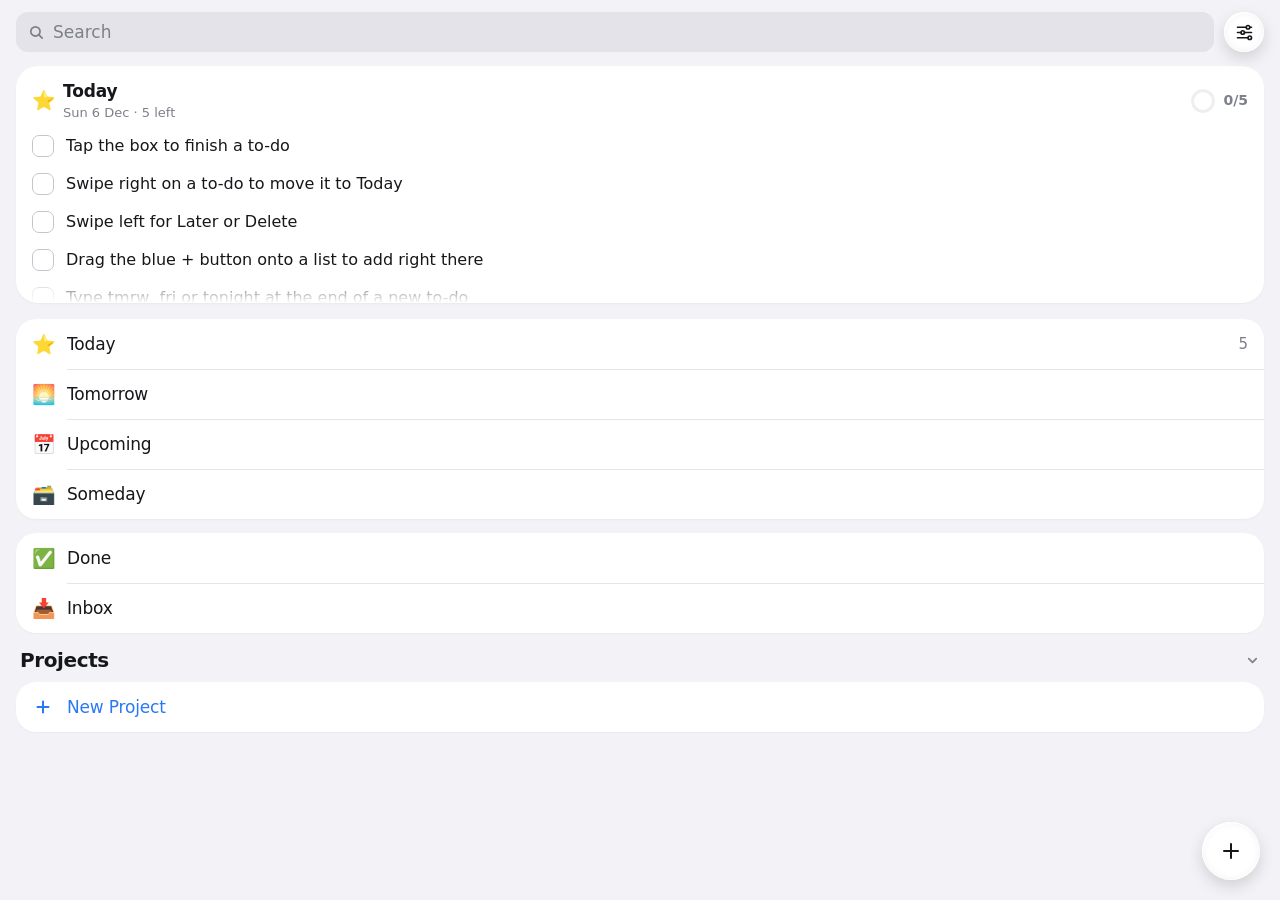
==== commit 009dd7d5: "Daily: dark icon, opening animation, Done shows every day with a calendar Co-Authored-By: Claude Opu" ====
--- a/daily/index.html
+++ b/daily/index.html
@@ -344,9 +344,70 @@
 #toast.on{opacity:1;transform:translate(-50%,0)}
 
 @media (prefers-reduced-motion: reduce){ .check svg,.chip,#fab,.foldbox,.gap{transition:none} }
+
+/* ===== Done: one card per day, older months stack like Notification Centre ===== */
+.hcal svg{width:21px;height:21px}
+.dz{padding:0 16px 120px}
+.dcard{border-radius:22px;margin-bottom:10px;position:relative;transform-origin:50% 100%}
+.dc-head{display:flex;align-items:center;gap:12px;padding:14px 16px 10px;cursor:pointer}
+.dc-ring{width:34px;height:34px;flex:none}
+.dc-t{flex:1;min-width:0}
+.dc-t b{display:block;font-size:17px;font-weight:600;letter-spacing:-.01em}
+.dc-t span{display:block;font-size:13px;color:var(--text2);margin-top:1px}
+.dc-chev{width:15px;height:15px;color:var(--text3);flex:none;transition:transform .4s var(--ease),opacity .2s}
+.dcard.open .dc-chev{transform:rotate(90deg)}
+.dc-sum{display:flex;flex-wrap:wrap;gap:6px 14px;padding:0 16px 14px 62px;font-size:14px;color:var(--text2);cursor:pointer}
+.dc-sum span{display:inline-flex;align-items:center;gap:6px}
+.dc-sum i{width:8px;height:8px;border-radius:4px;background:var(--logbook)}
+.dc-sum .nf i{background:var(--text3)}
+.dc-sum .more{color:var(--text3)}
+.dc-body{display:grid;grid-template-rows:0fr;transition:grid-template-rows .45s var(--ease)}
+.dcard.open .dc-body{grid-template-rows:1fr}
+.dc-body > div{overflow:hidden;min-height:0}
+.dc-sec{padding:12px 16px 4px;font-size:12px;font-weight:600;text-transform:uppercase;letter-spacing:.05em;color:var(--text2);border-top:.5px solid var(--sep)}
+.dcard .grp{margin:0;border-radius:0;box-shadow:none;background:none}
+.dcard .grp + .grp{margin-top:0}
+.dcard.flash{animation:dflash 1.1s ease}
+@keyframes dflash{0%,100%{box-shadow:var(--card-shadow)}25%{box-shadow:0 0 0 2px var(--accent),var(--card-shadow)}}
+.dstack{transform-origin:50% 100%}
+.ds-h{display:flex;align-items:center;justify-content:space-between;padding:18px 4px 9px;font-size:20px;font-weight:700;letter-spacing:-.02em;min-height:30px}
+.ds-h small{font-size:14px;font-weight:500;color:var(--text2);letter-spacing:0;margin-left:6px}
+.ds-less{font-size:14px;font-weight:600;color:var(--text);background:var(--fill);border-radius:16px;padding:6px 13px}
+.dstack:not(.open) .ds-less,.dstack.open .more{display:none}
+.ds-cards{position:relative;z-index:0}
+.dstack:not(.open) .ds-cards{padding-bottom:20px;cursor:pointer}
+.dstack:not(.open) .dcard{margin-bottom:0}
+.dstack:not(.open) .dc-body{grid-template-rows:0fr}
+.dstack:not(.open) .dc-chev{opacity:0}
+.dstack:not(.open) .dcard:nth-child(n+2){position:absolute;left:0;right:0;top:0;bottom:20px;overflow:hidden;pointer-events:none}
+.dstack:not(.open) .dcard:nth-child(n+2) > *{opacity:0}
+.dstack:not(.open) .dcard:nth-child(2){transform:translateY(10px) scale(.95);z-index:-1;opacity:.75}
+.dstack:not(.open) .dcard:nth-child(n+3){transform:translateY(20px) scale(.9);z-index:-2;opacity:.45}
+.dstack:not(.open) .dcard:nth-child(n+4){opacity:0}
+
+/* ===== Opening animation ===== */
+#intro{position:fixed;inset:0;z-index:100;background:var(--base);display:grid;place-items:center}
+#intro svg{width:128px;height:auto;overflow:visible}
+#intro svg *{transform-box:fill-box;transform-origin:center}
+html.nointro #intro{display:none}
 </style>
+<script>try{var _d=JSON.parse(localStorage.getItem("nit.daily.v1")||"{}");if((_d.ui&&_d.ui.intro===false)||sessionStorage.getItem("skipIntro")){document.documentElement.classList.add("nointro");}sessionStorage.removeItem("skipIntro");}catch(e){}</script>
 </head>
 <body>
+<div id="intro" aria-hidden="true"><svg id="introCard" viewBox="0 0 624 664">
+  <defs><linearGradient id="icCard" x1="0" y1="0" x2="0" y2="1"><stop offset="0" stop-color="#3a3a40"/><stop offset="1" stop-color="#26262a"/></linearGradient>
+  <linearGradient id="icBlue" x1="0" y1="0" x2="0" y2="1"><stop offset="0" stop-color="#4a9bff"/><stop offset="1" stop-color="#1e6cf0"/></linearGradient></defs>
+  <rect width="624" height="664" rx="64" fill="url(#icCard)"/>
+  <rect x="1.5" y="1.5" width="621" height="661" rx="62.5" fill="none" stroke="rgba(255,255,255,.14)" stroke-width="3"/>
+  <circle cx="120" cy="172" r="54" fill="none" stroke="#6e6e73" stroke-width="10"/>
+  <circle id="icFill" cx="120" cy="172" r="60" fill="url(#icBlue)"/>
+  <path id="icTick" d="M92 174 L114 196 L150 154" fill="none" stroke="#fff" stroke-width="15" stroke-linecap="round" stroke-linejoin="round" stroke-dasharray="90"/>
+  <circle cx="120" cy="332" r="54" fill="none" stroke="#6e6e73" stroke-width="10"/>
+  <circle cx="120" cy="492" r="54" fill="none" stroke="#6e6e73" stroke-width="10"/>
+  <rect id="icB1" x="232" y="150" width="288" height="44" rx="22" fill="#55555a"/>
+  <rect id="icB2" x="232" y="310" width="264" height="44" rx="22" fill="#f2f2f7"/>
+  <rect id="icB3" x="232" y="470" width="204" height="44" rx="22" fill="#f2f2f7"/>
+</svg></div>
 <section class="screen" id="home"></section>
 <section class="screen hidden" id="list"></section>
 <button id="fab" class="c-br gbtn" aria-label="New to-do"><svg viewBox="0 0 24 24" fill="none" stroke="currentColor" stroke-width="2" stroke-linecap="round"><path d="M12 5v14M5 12h14"/></svg></button>
@@ -573,7 +634,11 @@
   if (d < 7) return { txt: "Finish by " + DOW[parseYmd(t.deadline).getDay()], cls:"" };
   return { txt: "Finish by " + parseYmd(t.deadline).getDate() + " " + MON[parseYmd(t.deadline).getMonth()], cls:"" };
 }
-function logDay(){ const s = todayStats(); db.dayLog = db.dayLog || {}; db.dayLog[T()] = { t: s.total, d: s.done }; }
+function logDay(){ const s = todayStats(); db.dayLog = db.dayLog || {}; db.dayLog[T()] = { t: s.total, d: s.done };
+  // remember what was planned for today, so the Done page still knows if it gets moved later
+  const ids = db.tasks.filter(t => !t.done && t.when === T()).map(t => t.id);
+  if (ids.length){ db.planLog = db.planLog || {}; const set = new Set(db.planLog[T()] || []); ids.forEach(i => set.add(i)); db.planLog[T()] = [...set]; }
+}
 function streak(){
   const log = db.dayLog || {}; let n = 0, gap = 0;
   const today = log[T()]; if (today && today.t > 0 && today.d >= today.t) n++;
@@ -601,6 +666,7 @@
 /* ================= rows ================= */
 function rowHTML(t, o={}){
   const meta = [];
+  if (o.note) meta.push(`<span class="m">${o.note}</span>`);
   if (o.showWhen){
     if (t.when === "someday") meta.push(`<span class="m">${I.box}Someday</span>`);
     else if (isDate(t.when) && t.when <= T() && !o.inToday) meta.push(`<span class="m" style="color:var(--today)">${I.star}${t.part ? PARTSHORT[t.part] : ""}</span>`);
@@ -698,8 +764,8 @@
   const [y,m] = ym.split("-").map(Number), first = new Date(y, m-1, 1), days = new Date(y, m, 0).getDate();
   let cells = WDL.map(d => `<div class="dn">${o.short ? d[0] : d}</div>`).join("") + "<div></div>".repeat((first.getDay() + 6) % 7);
   for (let d = 1; d <= days; d++){
-    const ds = `${y}-${pad(m)}-${pad(d)}`, past = o.min && ds < o.min;
-    cells += `<button class="cd${past?" past":""}${ds===T()?" today":""}${ds===o.sel?" sel":""}" ${o.attr}="${ds}"><span>${d}</span>${o.dots && o.dots[ds] ? "<i></i>" : ""}</button>`;
+    const ds = `${y}-${pad(m)}-${pad(d)}`, no = o.allowed && !o.allowed.has(ds), past = (o.min && ds < o.min) || no;
+    cells += `<button class="cd${past?" past":""}${ds===T()?" today":""}${ds===o.sel?" sel":""}" ${o.attr}="${ds}"${no?" disabled":""}><span>${d}</span>${o.dots && o.dots[ds] ? "<i></i>" : ""}</button>`;
   }
   return cells;
 }
@@ -718,18 +784,18 @@
 const dpScrim = document.createElement("div"); dpScrim.id = "dpScrim"; document.body.appendChild(dpScrim);
 const dp = document.createElement("div"); dp.id = "dp"; dp.className = "gpanel"; document.body.appendChild(dp);
 let dpState = null;
-function openDatePicker(anchor, { value, min, onPick }){
-  dpState = { sel: value || null, ym: (value || T()).slice(0,7), min, onPick };
+function openDatePicker(anchor, { value, min, onPick, dots, allowed, jump }){
+  dpState = { sel: value || null, ym: (value || T()).slice(0,7), min, onPick, dots, allowed, jump };
   drawDP();
-  const r = anchor.getBoundingClientRect(), h = 520, below = r.bottom + 10 + h < innerHeight;
+  const r = anchor.getBoundingClientRect(), h = jump ? 450 : 520, below = r.bottom + 10 + h < innerHeight;
   dp.style.top = (below ? r.bottom + 10 : Math.max(10, r.top - 10 - h)) + "px";
   dp.style.transformOrigin = `${r.left + r.width/2 - 16}px ${below ? "0" : "100%"}`;
   dpScrim.classList.add("on"); requestAnimationFrame(() => dp.classList.add("on")); haptic();
 }
 function drawDP(anim){
   dp.innerHTML = monthHead(dpState.ym, "data-dpnav", null).replace("</b>", `<em>›</em></b>`)
-    + `<div class="cal-g${anim ? " slide-" + anim : ""}">${monthCells(dpState.ym, { sel: dpState.sel, min: dpState.min, attr: "data-dpd" })}</div>
-    <div class="dp-foot"><button class="dp-reset gbtn" data-dpclear>Reset</button><button class="dp-ok gbtn" data-dpok aria-label="Done"><svg viewBox="0 0 24 24" fill="none" stroke="currentColor" stroke-width="1.6" stroke-linecap="round" stroke-linejoin="round"><path d="M4.5 12.6l4.6 4.9L19.5 6.5"/></svg></button></div>`;
+    + `<div class="cal-g${anim ? " slide-" + anim : ""}">${monthCells(dpState.ym, { sel: dpState.sel, min: dpState.min, attr: "data-dpd", dots: dpState.dots, allowed: dpState.allowed })}</div>
+    ${dpState.jump ? "" : `<div class="dp-foot"><button class="dp-reset gbtn" data-dpclear>Reset</button><button class="dp-ok gbtn" data-dpok aria-label="Done"><svg viewBox="0 0 24 24" fill="none" stroke="currentColor" stroke-width="1.6" stroke-linecap="round" stroke-linejoin="round"><path d="M4.5 12.6l4.6 4.9L19.5 6.5"/></svg></button></div>`}`;
 }
 function closeDP(apply){
   if (!dpState) return; const st = dpState; dpState = null;
@@ -738,11 +804,120 @@
 }
 dpScrim.addEventListener("click", () => closeDP(false));
 dp.addEventListener("click", e => {
-  const d = e.target.closest("[data-dpd]"); if (d && !d.disabled){ dpState.sel = d.dataset.dpd; haptic(); drawDP(); return; }
+  const d = e.target.closest("[data-dpd]"); if (d && !d.disabled){ dpState.sel = d.dataset.dpd; haptic(); drawDP(); if (dpState.jump) setTimeout(() => closeDP(true), 160); return; }
   const n = e.target.closest("[data-dpnav]"); if (n && !n.disabled){ const dir = +n.dataset.dpnav; dpState.ym = shiftMonth(dpState.ym, dir); drawDP(dir > 0 ? "l" : "r"); return; }
   if (e.target.closest("[data-dpclear]")){ dpState.sel = null; closeDP(true); return; }
   if (e.target.closest("[data-dpok]")) closeDP(true);
 });
+
+/* ================= Done: your days ================= */
+const openDays = new Set(), openStacks = new Set(); let openDaysInit = false;
+const doneDay = t => ymd(new Date(t.doneAt || t.createdAt));
+const shortDate = ts => { const x = new Date(ts); return `${DOWS[x.getDay()]} ${x.getDate()} ${MON[x.getMonth()]}`; };
+// every day that had to-dos: what got done, and what was planned but not finished
+function history(){
+  const today = T(), days = new Map(), byId = new Map(db.tasks.map(t => [t.id, t]));
+  const get = d => { if (!days.has(d)) days.set(d, { done: [], plan: new Set() }); return days.get(d); };
+  db.tasks.forEach(t => {
+    if (t.done){ const d = doneDay(t); if (d <= today) get(d).done.push(t); }
+    if (isDate(t.when) && t.when < today) get(t.when).plan.add(t);
+  });
+  Object.entries(db.planLog || {}).forEach(([d, ids]) => { if (d < today) ids.forEach(id => { const t = byId.get(id); if (t) get(d).plan.add(t); }); });
+  db.tasks.filter(t => !t.done && inToday(t)).forEach(t => get(today).plan.add(t));
+  const out = [];
+  days.forEach((v, d) => {
+    const nf = [...v.plan].filter(t => !(t.done && doneDay(t) <= d)).sort(byOrder);
+    v.done.sort((a,b) => (a.doneAt||0) - (b.doneAt||0));
+    if (v.done.length || nf.length) out.push({ d, done: v.done, nf });
+  });
+  return out.sort((a,b) => a.d < b.d ? 1 : -1);
+}
+function dayName(d){
+  const n = dayDiff(T(), d), x = parseYmd(d), long = `${x.getDate()} ${MONL[x.getMonth()]}${x.getFullYear() !== new Date().getFullYear() ? " " + x.getFullYear() : ""}`;
+  return n === 0 ? ["Today", `${DOW[x.getDay()]}, ${long}`] : n === -1 ? ["Yesterday", `${DOW[x.getDay()]}, ${long}`] : [DOW[x.getDay()], long];
+}
+function dayRing(done, total){
+  const C = 2 * Math.PI * 14, f = total ? done / total : 0, full = total > 0 && done === total;
+  return `<svg class="dc-ring" viewBox="0 0 34 34"><circle cx="17" cy="17" r="14" fill="none" stroke="var(--fill)" stroke-width="4"/>${f ? `<circle cx="17" cy="17" r="14" fill="none" stroke="${full ? "var(--logbook)" : "var(--accent)"}" stroke-width="4" stroke-linecap="round" stroke-dasharray="${C.toFixed(2)}" stroke-dashoffset="${(C * (1 - f)).toFixed(2)}" transform="rotate(-90 17 17)"/>` : ""}${full ? `<path d="M11.5 17.4l3.7 3.7 7.3-7.7" fill="none" stroke="var(--logbook)" stroke-width="2.6" stroke-linecap="round" stroke-linejoin="round"/>` : ""}</svg>`;
+}
+function dcardHTML(h, more){
+  const { d, done, nf } = h, isT = d === T(), [a, b] = dayName(d), open = openDays.has(d);
+  const body = (done.length ? `<div class="dc-sec">Done · ${done.length}</div>` + grp(done.map(t => rowHTML(t, { showProject:true, compact:true })).join(""), {}, false) : "")
+    + (nf.length ? `<div class="dc-sec">${isT ? "Still to do" : "Not finished"} · ${nf.length}</div>` + grp(nf.map(t => rowHTML(t, { showProject:true, compact:true, note: t.done ? "Done later, " + shortDate(t.doneAt) : "" })).join(""), {}, false) : "");
+  return `<div class="dcard glass${open ? " open" : ""}" data-day="${d}">
+    <div class="dc-head" data-dcard>${dayRing(done.length, done.length + nf.length)}<div class="dc-t"><b>${a}</b><span>${b}</span></div><svg class="dc-chev" viewBox="0 0 24 24" fill="none" stroke="currentColor" stroke-width="2.6" stroke-linecap="round" stroke-linejoin="round"><path d="M9 5l7 7-7 7"/></svg></div>
+    <div class="dc-sum" data-dcard><span class="ok"><i></i>${done.length} done</span>${nf.length ? `<span class="nf"><i></i>${nf.length} ${isT ? "still to do" : "not finished"}</span>` : ""}${more ? `<span class="more">+${more} more ${more === 1 ? "day" : "days"}</span>` : ""}</div>
+    <div class="dc-body"><div>${body}</div></div></div>`;
+}
+function doneBody(){
+  const H = history();
+  if (!openDaysInit){ openDays.add(T()); openDaysInit = true; }
+  if (!H.length) return empty("logbook", "Your days show up here once you start ticking things off.");
+  const cut = addDays(T(), -6);
+  let html = H.filter(h => h.d >= cut).map(h => dcardHTML(h)).join("");
+  const months = new Map();
+  H.filter(h => h.d < cut).forEach(h => { const k = h.d.slice(0,7); if (!months.has(k)) months.set(k, []); months.get(k).push(h); });
+  months.forEach((hs, ym) => {
+    const [y,m] = ym.split("-").map(Number), open = openStacks.has(ym) || hs.length === 1;
+    html += `<div class="dstack${open ? " open" : ""}" data-stack="${ym}"><div class="ds-h"><span>${MONL[m-1]}${y !== new Date().getFullYear() ? " " + y : ""}<small>${hs.length} ${hs.length === 1 ? "day" : "days"}</small></span>${hs.length > 1 ? `<button class="ds-less" data-stackless="${ym}">Show less</button>` : ""}</div>
+      <div class="ds-cards">${hs.map((h, i) => dcardHTML(h, i === 0 && hs.length > 1 ? hs.length - 1 : 0)).join("")}</div></div>`;
+  });
+  return `<div class="dz">${html}</div>`;
+}
+function toggleDay(card){
+  const d = card.dataset.day, open = !card.classList.contains("open");
+  open ? openDays.add(d) : openDays.delete(d); card.classList.toggle("open", open); haptic();
+}
+// open or close a month stack; cards fly from where they are to where they go
+function setStack(ym, open){
+  const s = list.querySelector(`.dstack[data-stack="${ym}"]`); if (!s || s.classList.contains("open") === open) return;
+  const cards = [...s.querySelectorAll(".dcard")];
+  cards.forEach(c => { c.getAnimations().forEach(a => a.cancel()); c.style.transform = ""; c.style.opacity = ""; });
+  s.style.transform = ""; s.style.opacity = "";
+  const before = cards.map(c => c.getBoundingClientRect());
+  open ? openStacks.add(ym) : openStacks.delete(ym);
+  s.classList.toggle("open", open);
+  const after = cards.map(c => c.getBoundingClientRect()), box = s.querySelector(".ds-cards").getBoundingClientRect();
+  cards.forEach((c, i) => {
+    if (i === 0) return;
+    const k = Math.min(i, 8);
+    if (open){
+      const from = i === 1 ? .75 : i === 2 ? .45 : 0;
+      c.animate([{ transformOrigin: "50% 0", transform: `translateY(${before[i].top - after[i].top}px) scale(${before[i].width / after[i].width})`, opacity: from },
+                 { transformOrigin: "50% 0", transform: "none", opacity: 1 }], { duration: 560, delay: k * 30, easing: "cubic-bezier(.2,.95,.25,1)", fill: "backwards" });
+      [...c.children].forEach(ch => ch.animate([{ opacity: 0 }, { opacity: 1 }], { duration: 260, delay: 140 + k * 30, fill: "backwards" }));
+    } else {
+      const end = getComputedStyle(c);
+      c.animate([{ transformOrigin: "50% 100%", transform: `translateY(${before[i].top - box.top}px)`, opacity: 1 },
+                 { transformOrigin: "50% 100%", transform: end.transform, opacity: end.opacity }], { duration: 380, easing: "cubic-bezier(.3,.8,.25,1)" });
+    }
+  });
+  haptic(); requestAnimationFrame(doneScrollFx);
+}
+function openHistoryCal(btn){
+  const H = history(), allowed = new Set(H.map(h => h.d)), dots = {}; H.forEach(h => dots[h.d] = 1);
+  openDatePicker(btn, { value: null, jump: true, dots, allowed, onPick: d => { if (d) setTimeout(() => jumpToDay(d), 120); } });
+}
+function jumpToDay(d){
+  const card = list.querySelector(`.dcard[data-day="${d}"]`); if (!card) return;
+  const st = card.closest(".dstack"); if (st && !st.classList.contains("open")) setStack(st.dataset.stack, true);
+  if (!card.classList.contains("open")){ openDays.add(d); card.classList.add("open"); }
+  const barH = list.querySelector(".bar").offsetHeight;
+  const y = card.getBoundingClientRect().top - list.getBoundingClientRect().top + list.scrollTop - barH - 12;
+  list.scrollTo({ top: Math.max(0, y), behavior: "smooth" });
+  card.classList.remove("flash"); void card.offsetWidth; card.classList.add("flash");
+}
+// as a day slides up under the top bar it shrinks and fades, like notifications do
+function doneScrollFx(){
+  if (!current || current.key !== "logbook") return;
+  const bar = list.querySelector(".bar"); if (!bar) return;
+  const top = bar.getBoundingClientRect().bottom;
+  list.querySelectorAll(".dz > .dcard, .dstack.open .dcard, .dstack:not(.open)").forEach(c => {
+    const r = c.getBoundingClientRect(), p = Math.min(1, Math.max(0, (top + 24 - r.bottom) / 90));
+    c.style.transform = p ? `scale(${(1 - p * .08).toFixed(4)})` : ""; c.style.opacity = p ? (1 - p * .95).toFixed(3) : "";
+  });
+}
+list.addEventListener("scroll", () => requestAnimationFrame(doneScrollFx), { passive: true });
 
 function renderList(){
   if (!current) return;
@@ -795,14 +970,9 @@
         }).join("");
       }
     } else if (k === "logbook"){
-      const range = db.ui.doneRange, from = range === "all" ? "0000" : addDays(T(), -(+range - 1));
-      const items = db.tasks.filter(t => t.done && ymd(new Date(t.doneAt || t.createdAt)) >= from).sort((a,b) => (b.doneAt||0) - (a.doneAt||0));
-      const by = new Map(); items.forEach(t => { const key = ymd(new Date(t.doneAt || t.createdAt)); if (!by.has(key)) by.set(key, []); by.get(key).push(t); });
-      const label = d => { const n = dayDiff(T(), d), dd = parseYmd(d); return n === 0 ? "Today" : n === -1 ? "Yesterday" : n > -7 ? DOW[dd.getDay()] : `${DOWS[dd.getDay()]} ${dd.getDate()} ${MON[dd.getMonth()]}${dd.getFullYear() !== new Date().getFullYear() ? " " + dd.getFullYear() : ""}`; };
-      body = `<div class="seg">${[["7","7 days"],["30","30 days"],["all","All time"]].map(([v,l]) => `<button class="${range===v?"on":""}" data-range="${v}">${l}</button>`).join("")}</div>
-        <div class="done-sum"><b>${items.length}</b>done ${range === "all" ? "in total" : "in the last " + range + " days"}</div>`
-        + [...by.entries()].map(([d, ts]) => sec(`${label(d)} <span style="font-weight:500;opacity:.7">· ${ts.length}</span>`) + grp(ts.map(t => rowHTML(t, {showProject:true})).join(""), {}, false)).join("");
-      if (!items.length) body += empty("logbook", range === "all" ? "Finished to-dos land here." : "Nothing finished in this time yet.");
+      const cut = addDays(T(), -6), week = db.tasks.filter(t => t.done && doneDay(t) >= cut).length;
+      sub = `${week} done in the last 7 days`;
+      body = doneBody();
     } else {
       const items = visible(FILTERS[k]);
       body = grp(items.map(t => rowHTML(t, {showProject:true, showWhen:true})).join(""), { when: k === "someday" ? "someday" : "" });
@@ -810,10 +980,10 @@
     }
   }
   const scroll = list.scrollTop;
-  list.innerHTML = `<div class="bar"><button class="back gbtn" data-back aria-label="Back">${I.back}</button><span class="mini">${esc(title)}</span>${isProj ? `<button class="icon-btn gbtn" data-projmenu aria-label="Project options">${I.more}</button>` : "<span style='width:46px'></span>"}</div>
+  list.innerHTML = `<div class="bar"><button class="back gbtn" data-back aria-label="Back">${I.back}</button><span class="mini">${esc(title)}</span>${isProj ? `<button class="icon-btn gbtn" data-projmenu aria-label="Project options">${I.more}</button>` : k === "logbook" ? `<button class="icon-btn gbtn hcal" data-hcal aria-label="Calendar">${I.cal}</button>` : "<span style='width:46px'></span>"}</div>
     <div class="big-title">${icon}<span>${esc(title)}</span>${extra}</div>${sub ? `<div class="list-sub">${sub}</div>` : `<div style="height:12px"></div>`}<div class="rows">${body}</div>`;
   list.scrollTop = scroll;
-  updateBar();
+  updateBar(); doneScrollFx();
 }
 function updateBar(){ const b = list.querySelector(".bar"); if (b) b.classList.toggle("scrolled", list.scrollTop > 30); }
 list.addEventListener("scroll", updateBar, {passive:true});
@@ -1006,6 +1176,10 @@
   if (el.closest("[data-newproj]")) { openProjectSheet(null); return; }
   if (el.closest("[data-projmenu]")) { openProjectSheet(current.key); return; }
   if (el.closest("[data-settings]")) { openSettings(); return; }
+  if (el.closest("[data-hcal]")) { openHistoryCal(el.closest("[data-hcal]")); return; }
+  const sl = el.closest("[data-stackless]"); if (sl){ setStack(sl.dataset.stackless, false); return; }
+  const stc = el.closest(".dstack:not(.open) .ds-cards"); if (stc){ setStack(stc.closest(".dstack").dataset.stack, true); return; }
+  const dcd = el.closest("[data-dcard]"); if (dcd){ toggleDay(dcd.closest(".dcard")); return; }
   const rg = el.closest("[data-range]"); if (rg){ db.ui.doneRange = rg.dataset.range; save(); renderList(); return; }
   const cd = el.closest("[data-cal]"); if (cd && !cd.disabled){ const d = cd.dataset.cal; upSel = upSel === d ? null : d; haptic(); renderList(); return; }
   const cn = el.closest("[data-calnav]"); if (cn && !cn.disabled){
@@ -1222,6 +1396,8 @@
     head: `<span style="width:60px"></span><h3>Settings</h3><button class="txt-btn strong" data-x>Done</button>`,
     body: `<div class="field-label" style="margin-top:6px">Card style</div>
       <div class="seg" style="margin:0 0 12px">${[["glass","Glass"],["default","Default"]].map(([v,l]) => `<button class="${db.ui.card===v?"on":""}" data-cardstyle="${v}">${l}</button>`).join("")}</div>
+      <div class="field-label">Opening animation</div>
+      <div class="seg" style="margin:0 0 12px">${[["on","On"],["off","Off"]].map(([v,l]) => `<button class="${(db.ui.intro !== false) === (v === "on") ?"on":""}" data-introset="${v}">${l}</button>`).join("")}</div>
       <button class="set-row" data-export>${I.export}<span>Back up my to-dos</span></button>
       <label class="set-row" style="cursor:pointer">${I.import}<span>Restore from a backup</span><input type="file" accept="application/json,.json" data-import hidden></label>
       <p class="note">Everything lives only on this phone. Back up every week or so and keep the file in iCloud Drive or Files.</p>
@@ -1229,6 +1405,10 @@
   });
   sheetHead.querySelector("[data-x]").onclick = () => closeSheet();
   sheetBody.querySelector("[data-export]").onclick = exportData;
+  sheetBody.querySelectorAll("[data-introset]").forEach(b => b.onclick = () => {
+    db.ui.intro = b.dataset.introset === "on"; save();
+    sheetBody.querySelectorAll("[data-introset]").forEach(x => x.classList.toggle("on", x === b)); haptic();
+  });
   sheetBody.querySelectorAll("[data-cardstyle]").forEach(b => b.onclick = () => {
     db.ui.card = b.dataset.cardstyle; document.documentElement.dataset.card = db.ui.card; save();
     sheetBody.querySelectorAll("[data-cardstyle]").forEach(x => x.classList.toggle("on", x === b)); haptic();
@@ -1426,15 +1606,38 @@
 let lastDay = T();
 document.addEventListener("visibilitychange", () => { if (!document.hidden && T() !== lastDay){ lastDay = T(); renderAll(); maybePlan(); } });
 renderAll();
-setTimeout(maybePlan, 250);
+/* ---------- opening animation: the card arrives, the first to-do gets ticked, then we zoom into the app ---------- */
+(function intro(){
+  const el = document.getElementById("intro"); if (!el) return;
+  if (getComputedStyle(el).display === "none"){ el.remove(); return; }
+  const g = id => document.getElementById(id), card = g("introCard"), anims = [];
+  const an = (node, kf, o) => { const a = node.animate(kf, o); anims.push(a); return a; };
+  let gone = false; const finish = () => { if (gone) return; gone = true; el.remove(); };
+  el.addEventListener("pointerdown", () => { anims.forEach(a => { try { a.finish(); } catch(e){} }); finish(); }, { once: true });
+  if (matchMedia("(prefers-reduced-motion: reduce)").matches){ an(el, [{ opacity: 1 }, { opacity: 0 }], { duration: 260, delay: 250, fill: "forwards" }).onfinish = finish; return; }
+  const pop = "cubic-bezier(.2,1.25,.4,1)", out = "cubic-bezier(.2,.8,.2,1)";
+  an(card, [{ transform: "scale(.55)", opacity: 0 }, { transform: "scale(1)", opacity: 1 }], { duration: 560, easing: pop, fill: "both" });
+  ["icB1","icB2","icB3"].forEach((id, i) => an(g(id), [{ transform: "translateX(-40px)", opacity: 0 }, { transform: "none", opacity: 1 }], { duration: 420, delay: 160 + i * 70, easing: out, fill: "both" }));
+  an(g("icFill"), [{ transform: "scale(0)" }, { transform: "scale(1)" }], { duration: 320, delay: 560, easing: pop, fill: "both" });
+  an(g("icTick"), [{ strokeDashoffset: 90 }, { strokeDashoffset: 0 }], { duration: 260, delay: 680, easing: out, fill: "both" });
+  an(g("icB1"), [{ fill: "#f2f2f7" }, { fill: "#55555a" }], { duration: 300, delay: 680, easing: "ease", fill: "both" });
+  const z = 1020;
+  an(card, [{ transform: "scale(1)", opacity: 1 }, { transform: "scale(8)", opacity: 0 }], { duration: 520, delay: z, easing: "cubic-bezier(.65,0,.35,1)", fill: "forwards" });
+  an(el, [{ opacity: 1 }, { opacity: 0 }], { duration: 420, delay: z + 110, easing: "ease-in-out", fill: "forwards" });
+  an(home, [{ transform: "scale(.94)", opacity: 0 }, { transform: "scale(1)", opacity: 1 }], { duration: 620, delay: z + 80, easing: out, fill: "backwards" });
+  setTimeout(finish, z + 560);
+})();
+
+setTimeout(maybePlan, document.documentElement.classList.contains("nointro") ? 250 : 1500);
 if ("serviceWorker" in navigator){
   navigator.serviceWorker.register("sw.js", { updateViaCache: "none" }).catch(() => {});
   // a newer Daily was just downloaded: reload right away if you only just opened the app, otherwise offer it
   const openedAt = Date.now();
   navigator.serviceWorker.addEventListener("message", e => {
     if (!e.data || e.data.type !== "daily-updated") return;
-    if (Date.now() - openedAt < 6000 && !sheetOpen) location.reload();
-    else toast("Daily was updated", "Reload", () => location.reload());
+    const again = () => { try { sessionStorage.setItem("skipIntro", "1"); } catch(e){} location.reload(); };
+    if (Date.now() - openedAt < 6000 && !sheetOpen) again();
+    else toast("Daily was updated", "Reload", again);
   });
 }
 })();
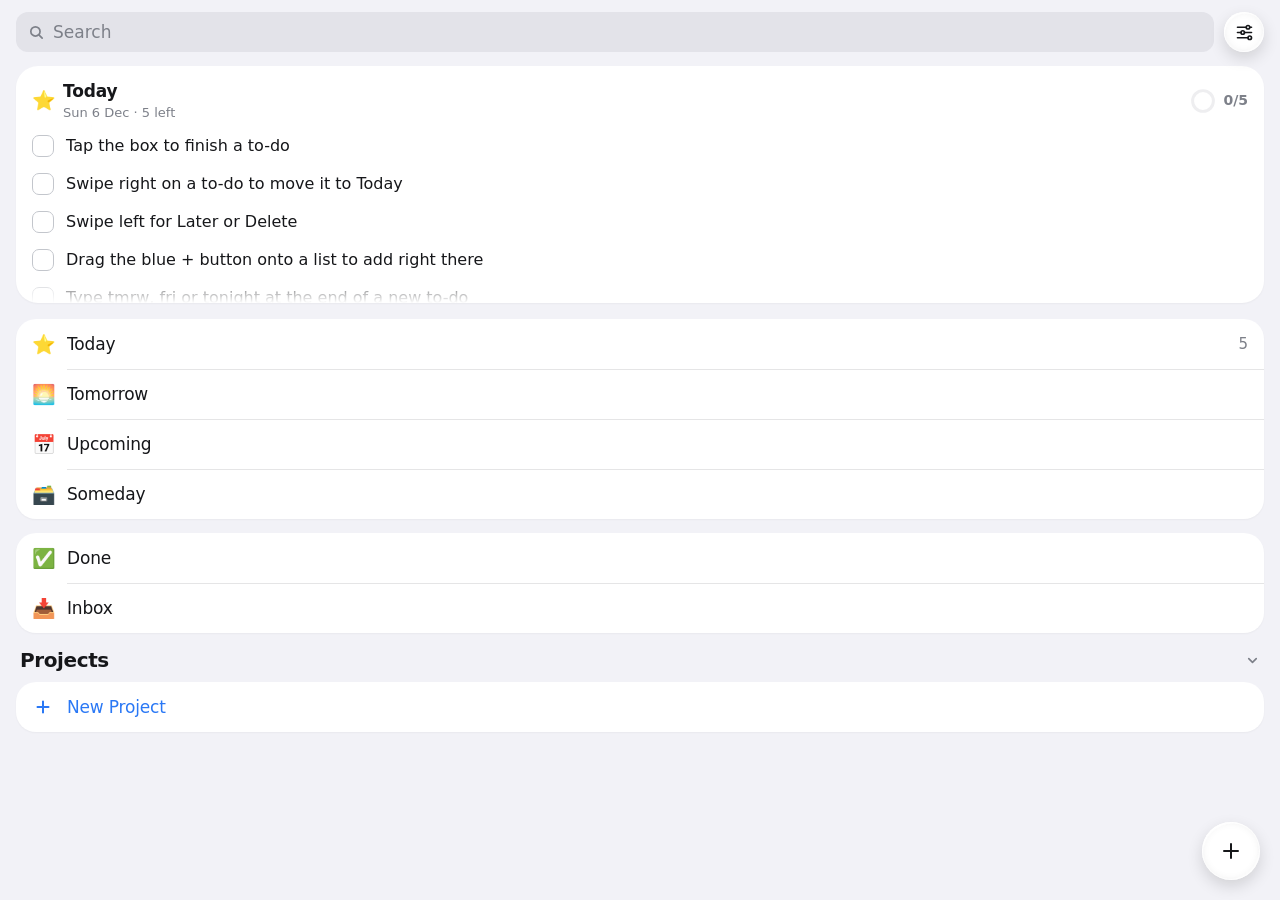
==== commit 03170971: "Daily: Done days as glass notifications with Lock Screen style stacks; opening animation off Co-Auth" ====
--- a/daily/index.html
+++ b/daily/index.html
@@ -345,45 +345,73 @@
 
 @media (prefers-reduced-motion: reduce){ .check svg,.chip,#fab,.foldbox,.gap{transition:none} }
 
-/* ===== Done: one card per day, older months stack like Notification Centre ===== */
+/* ===== Done: days as glass notifications, older months stack like the Lock Screen ===== */
 .hcal svg{width:21px;height:21px}
-.dz{padding:0 16px 120px}
-.dcard{border-radius:22px;margin-bottom:10px;position:relative;transform-origin:50% 100%}
-.dc-head{display:flex;align-items:center;gap:12px;padding:14px 16px 10px;cursor:pointer}
-.dc-ring{width:34px;height:34px;flex:none}
-.dc-t{flex:1;min-width:0}
-.dc-t b{display:block;font-size:17px;font-weight:600;letter-spacing:-.01em}
-.dc-t span{display:block;font-size:13px;color:var(--text2);margin-top:1px}
-.dc-chev{width:15px;height:15px;color:var(--text3);flex:none;transition:transform .4s var(--ease),opacity .2s}
-.dcard.open .dc-chev{transform:rotate(90deg)}
-.dc-sum{display:flex;flex-wrap:wrap;gap:6px 14px;padding:0 16px 14px 62px;font-size:14px;color:var(--text2);cursor:pointer}
-.dc-sum span{display:inline-flex;align-items:center;gap:6px}
-.dc-sum i{width:8px;height:8px;border-radius:4px;background:var(--logbook)}
-.dc-sum .nf i{background:var(--text3)}
-.dc-sum .more{color:var(--text3)}
-.dc-body{display:grid;grid-template-rows:0fr;transition:grid-template-rows .45s var(--ease)}
+#list.donebg{background:
+  radial-gradient(70% 38% at 12% 18%, rgba(72,150,128,.34), transparent 70%),
+  radial-gradient(60% 34% at 95% 52%, rgba(122,96,210,.26), transparent 70%),
+  radial-gradient(80% 40% at 25% 98%, rgba(226,138,62,.22), transparent 70%),
+  #060607}
+@media (prefers-color-scheme: light){
+  #list.donebg{background:
+    radial-gradient(70% 38% at 12% 18%, rgba(110,175,255,.42), transparent 70%),
+    radial-gradient(60% 34% at 95% 52%, rgba(255,160,205,.36), transparent 70%),
+    radial-gradient(80% 40% at 25% 98%, rgba(255,205,130,.42), transparent 70%),
+    #eef0f5}
+}
+.dz{padding:2px 12px 140px}
+.dcard{--g:rgba(36,36,42,.42);border-radius:24px;margin-bottom:9px;position:relative;transform-origin:50% 100%;
+  background:var(--g);-webkit-backdrop-filter:blur(28px) saturate(180%);backdrop-filter:blur(28px) saturate(180%);
+  box-shadow:inset 0 0 0 .5px rgba(255,255,255,.13),inset 0 1px 0 rgba(255,255,255,.16),0 10px 30px rgba(0,0,0,.22)}
+@media (prefers-color-scheme: light){
+  .dcard{--g:rgba(255,255,255,.52);box-shadow:inset 0 0 0 .5px rgba(255,255,255,.75),inset 0 1px 0 rgba(255,255,255,.95),0 10px 30px rgba(40,40,80,.10)}
+}
+.dc-head{display:flex;align-items:flex-start;gap:12px;padding:13px 15px 13px 13px;cursor:pointer}
+.dc-tile{position:relative;flex:none;width:40px;height:40px;border-radius:10px;background:#fff;color:#111;display:flex;flex-direction:column;align-items:center;justify-content:center;line-height:1;box-shadow:0 1px 3px rgba(0,0,0,.18)}
+.dc-tile em{font-style:normal;font-size:8.5px;font-weight:700;letter-spacing:.06em;color:#ff3b30;margin-bottom:2px}
+.dc-tile b{font-size:19px;font-weight:600;letter-spacing:-.02em}
+.dc-tile .ok{position:absolute;right:-5px;bottom:-5px;width:18px;height:18px;border-radius:9px;background:var(--logbook);display:grid;place-items:center;box-shadow:0 0 0 2px rgba(0,0,0,.25)}
+.dc-tile .ok svg{width:11px;height:11px}
+.dc-main{flex:1;min-width:0}
+.dc-top{display:flex;align-items:baseline;gap:8px}
+.dc-top b{flex:1;min-width:0;font-size:15.5px;font-weight:600;letter-spacing:-.01em;white-space:nowrap;overflow:hidden;text-overflow:ellipsis}
+.dc-when{font-size:13px;color:var(--text2);flex:none}
+.dc-line{font-size:15px;margin-top:2px;letter-spacing:-.01em}
+.dc-line .nf{color:var(--text2)}
+.dc-prev{font-size:14px;color:var(--text2);margin-top:2px;white-space:nowrap;overflow:hidden;text-overflow:ellipsis;transition:opacity .25s}
+.dc-more{font-size:13px;color:var(--text2);margin-top:3px}
+.dcard.open .dc-prev{opacity:0;height:0;margin:0}
+.dc-mini{display:none}
+.dc-body{display:grid;grid-template-rows:0fr;transition:grid-template-rows .5s cubic-bezier(.2,.9,.25,1)}
 .dcard.open .dc-body{grid-template-rows:1fr}
 .dc-body > div{overflow:hidden;min-height:0}
-.dc-sec{padding:12px 16px 4px;font-size:12px;font-weight:600;text-transform:uppercase;letter-spacing:.05em;color:var(--text2);border-top:.5px solid var(--sep)}
+.dc-sec{padding:11px 16px 3px;font-size:12px;font-weight:600;text-transform:uppercase;letter-spacing:.05em;color:var(--text2);border-top:.5px solid var(--sep)}
 .dcard .grp{margin:0;border-radius:0;box-shadow:none;background:none}
 .dcard .grp + .grp{margin-top:0}
-.dcard.flash{animation:dflash 1.1s ease}
-@keyframes dflash{0%,100%{box-shadow:var(--card-shadow)}25%{box-shadow:0 0 0 2px var(--accent),var(--card-shadow)}}
-.dstack{transform-origin:50% 100%}
-.ds-h{display:flex;align-items:center;justify-content:space-between;padding:18px 4px 9px;font-size:20px;font-weight:700;letter-spacing:-.02em;min-height:30px}
-.ds-h small{font-size:14px;font-weight:500;color:var(--text2);letter-spacing:0;margin-left:6px}
-.ds-less{font-size:14px;font-weight:600;color:var(--text);background:var(--fill);border-radius:16px;padding:6px 13px}
-.dstack:not(.open) .ds-less,.dstack.open .more{display:none}
+.dcard .row-main:active{background:rgba(127,127,127,.12)}
+.dcard.flash{animation:dflash 1.2s ease}
+@keyframes dflash{0%,100%{box-shadow:inset 0 0 0 .5px rgba(255,255,255,.13),0 10px 30px rgba(0,0,0,.22)}25%{box-shadow:inset 0 0 0 2px var(--accent),0 10px 30px rgba(0,0,0,.22)}}
+.dstack,.ds-cards{transform-origin:50% 100%}
+.ds-h{display:flex;align-items:center;justify-content:space-between;padding:20px 6px 10px;min-height:32px}
+.ds-h span{font-size:20px;font-weight:700;letter-spacing:-.02em}
+.ds-h small{font-size:14px;font-weight:500;color:var(--text2);letter-spacing:0;margin-left:7px}
+.ds-less{font-size:14px;font-weight:600;color:var(--text);border-radius:16px;padding:6px 13px;background:rgba(127,127,127,.22);-webkit-backdrop-filter:blur(20px);backdrop-filter:blur(20px)}
+.dstack:not(.open) .ds-less,.dstack.open .dc-more{display:none}
 .ds-cards{position:relative;z-index:0}
-.dstack:not(.open) .ds-cards{padding-bottom:20px;cursor:pointer}
+/* the stack: top day in full, the next two tucked under it as slim cards */
+.dstack:not(.open) .ds-cards{cursor:pointer}
 .dstack:not(.open) .dcard{margin-bottom:0}
 .dstack:not(.open) .dc-body{grid-template-rows:0fr}
-.dstack:not(.open) .dc-chev{opacity:0}
-.dstack:not(.open) .dcard:nth-child(n+2){position:absolute;left:0;right:0;top:0;bottom:20px;overflow:hidden;pointer-events:none}
-.dstack:not(.open) .dcard:nth-child(n+2) > *{opacity:0}
-.dstack:not(.open) .dcard:nth-child(2){transform:translateY(10px) scale(.95);z-index:-1;opacity:.75}
-.dstack:not(.open) .dcard:nth-child(n+3){transform:translateY(20px) scale(.9);z-index:-2;opacity:.45}
-.dstack:not(.open) .dcard:nth-child(n+4){opacity:0}
+.dstack:not(.open) .dcard:nth-child(n+2){transform-origin:50% 0;pointer-events:none}
+.dstack:not(.open) .dcard:nth-child(n+2) .dc-head{display:none}
+.dstack:not(.open) .dcard:nth-child(n+2) .dc-mini{display:flex;align-items:center;gap:8px;padding:14px 16px 7px;font-size:13.5px;color:var(--text2);white-space:nowrap;overflow:hidden}
+.dc-mini .t{width:18px;height:18px;border-radius:5px;background:#fff;color:#111;font-size:10px;font-weight:700;display:grid;place-items:center;flex:none}
+.dc-mini b{color:var(--text);font-weight:600;opacity:.85}
+.dc-mini span{overflow:hidden;text-overflow:ellipsis}
+.dstack:not(.open) .dcard:nth-child(2){margin-top:-10px;transform:scale(.95);z-index:-1;opacity:.92}
+.dstack:not(.open) .dcard:nth-child(3){margin-top:-24px;transform:scale(.9);z-index:-2;opacity:.7}
+.dstack:not(.open) .dcard:nth-child(3) > *{opacity:0}
+.dstack:not(.open) .dcard:nth-child(n+4){display:none}
 
 /* ===== Opening animation ===== */
 #intro{position:fixed;inset:0;z-index:100;background:var(--base);display:grid;place-items:center}
@@ -391,7 +419,7 @@
 #intro svg *{transform-box:fill-box;transform-origin:center}
 html.nointro #intro{display:none}
 </style>
-<script>try{var _d=JSON.parse(localStorage.getItem("nit.daily.v1")||"{}");if((_d.ui&&_d.ui.intro===false)||sessionStorage.getItem("skipIntro")){document.documentElement.classList.add("nointro");}sessionStorage.removeItem("skipIntro");}catch(e){}</script>
+<script>try{var _d=JSON.parse(localStorage.getItem("nit.daily.v1")||"{}");if(!(_d.ui&&_d.ui.intro===true)||sessionStorage.getItem("skipIntro")){document.documentElement.classList.add("nointro");}sessionStorage.removeItem("skipIntro");}catch(e){}</script>
 </head>
 <body>
 <div id="intro" aria-hidden="true"><svg id="introCard" viewBox="0 0 624 664">
@@ -840,13 +868,24 @@
   const C = 2 * Math.PI * 14, f = total ? done / total : 0, full = total > 0 && done === total;
   return `<svg class="dc-ring" viewBox="0 0 34 34"><circle cx="17" cy="17" r="14" fill="none" stroke="var(--fill)" stroke-width="4"/>${f ? `<circle cx="17" cy="17" r="14" fill="none" stroke="${full ? "var(--logbook)" : "var(--accent)"}" stroke-width="4" stroke-linecap="round" stroke-dasharray="${C.toFixed(2)}" stroke-dashoffset="${(C * (1 - f)).toFixed(2)}" transform="rotate(-90 17 17)"/>` : ""}${full ? `<path d="M11.5 17.4l3.7 3.7 7.3-7.7" fill="none" stroke="var(--logbook)" stroke-width="2.6" stroke-linecap="round" stroke-linejoin="round"/>` : ""}</svg>`;
 }
+const DOWU = ["SUN","MON","TUE","WED","THU","FRI","SAT"];
+function whenText(d){
+  const n = -dayDiff(T(), d);
+  if (n === 0) return "Today"; if (n === 1) return "Yesterday"; if (n < 7) return n + "d ago";
+  if (n < 30) return Math.floor(n / 7) + "w ago"; const x = parseYmd(d); return `${x.getDate()} ${MON[x.getMonth()]}`;
+}
 function dcardHTML(h, more){
-  const { d, done, nf } = h, isT = d === T(), [a, b] = dayName(d), open = openDays.has(d);
+  const { d, done, nf } = h, isT = d === T(), x = parseYmd(d), open = openDays.has(d), all = !nf.length && done.length;
+  const title = `${DOW[x.getDay()]}, ${x.getDate()} ${MONL[x.getMonth()]}`;
+  const line = `${done.length} done${nf.length ? ` <span class="nf">· ${nf.length} ${isT ? "still to do" : "not finished"}</span>` : ""}`;
+  const prev = esc((done.length ? done : nf).map(t => t.title).join(", "));
   const body = (done.length ? `<div class="dc-sec">Done · ${done.length}</div>` + grp(done.map(t => rowHTML(t, { showProject:true, compact:true })).join(""), {}, false) : "")
     + (nf.length ? `<div class="dc-sec">${isT ? "Still to do" : "Not finished"} · ${nf.length}</div>` + grp(nf.map(t => rowHTML(t, { showProject:true, compact:true, note: t.done ? "Done later, " + shortDate(t.doneAt) : "" })).join(""), {}, false) : "");
-  return `<div class="dcard glass${open ? " open" : ""}" data-day="${d}">
-    <div class="dc-head" data-dcard>${dayRing(done.length, done.length + nf.length)}<div class="dc-t"><b>${a}</b><span>${b}</span></div><svg class="dc-chev" viewBox="0 0 24 24" fill="none" stroke="currentColor" stroke-width="2.6" stroke-linecap="round" stroke-linejoin="round"><path d="M9 5l7 7-7 7"/></svg></div>
-    <div class="dc-sum" data-dcard><span class="ok"><i></i>${done.length} done</span>${nf.length ? `<span class="nf"><i></i>${nf.length} ${isT ? "still to do" : "not finished"}</span>` : ""}${more ? `<span class="more">+${more} more ${more === 1 ? "day" : "days"}</span>` : ""}</div>
+  return `<div class="dcard${open ? " open" : ""}" data-day="${d}">
+    <div class="dc-head" data-dcard><div class="dc-tile"><em>${DOWU[x.getDay()]}</em><b>${x.getDate()}</b>${all ? `<span class="ok"><svg viewBox="0 0 12 12" fill="none" stroke="#fff" stroke-width="2" stroke-linecap="round" stroke-linejoin="round"><path d="M2.6 6.2l2.2 2.2 4.6-4.8"/></svg></span>` : ""}</div>
+      <div class="dc-main"><div class="dc-top"><b>${title}</b><span class="dc-when">${whenText(d)}</span></div>
+      <div class="dc-line">${line}</div>${prev ? `<div class="dc-prev">${prev}</div>` : ""}${more ? `<div class="dc-more">${more} more ${more === 1 ? "day" : "days"}</div>` : ""}</div></div>
+    <div class="dc-mini"><span class="t">${x.getDate()}</span><b>${DOW[x.getDay()]}</b><span>${done.length} done${nf.length ? " · " + nf.length + " not finished" : ""}</span></div>
     <div class="dc-body"><div>${body}</div></div></div>`;
 }
 function doneBody(){
@@ -868,31 +907,34 @@
   const d = card.dataset.day, open = !card.classList.contains("open");
   open ? openDays.add(d) : openDays.delete(d); card.classList.toggle("open", open); haptic();
 }
-// open or close a month stack; cards fly from where they are to where they go
+// open or close a month stack; every card flies from where it was to where it goes
 function setStack(ym, open){
   const s = list.querySelector(`.dstack[data-stack="${ym}"]`); if (!s || s.classList.contains("open") === open) return;
   const cards = [...s.querySelectorAll(".dcard")];
   cards.forEach(c => { c.getAnimations().forEach(a => a.cancel()); c.style.transform = ""; c.style.opacity = ""; });
   s.style.transform = ""; s.style.opacity = "";
-  const before = cards.map(c => c.getBoundingClientRect());
+  const before = cards.map(c => { const r = c.getBoundingClientRect(); return { top: r.top, w: r.width, o: +getComputedStyle(c).opacity, shown: getComputedStyle(c).display !== "none" }; });
   open ? openStacks.add(ym) : openStacks.delete(ym);
   s.classList.toggle("open", open);
-  const after = cards.map(c => c.getBoundingClientRect()), box = s.querySelector(".ds-cards").getBoundingClientRect();
+  const firstTop = cards[0].getBoundingClientRect().top;
   cards.forEach((c, i) => {
     if (i === 0) return;
-    const k = Math.min(i, 8);
-    if (open){
-      const from = i === 1 ? .75 : i === 2 ? .45 : 0;
-      c.animate([{ transformOrigin: "50% 0", transform: `translateY(${before[i].top - after[i].top}px) scale(${before[i].width / after[i].width})`, opacity: from },
-                 { transformOrigin: "50% 0", transform: "none", opacity: 1 }], { duration: 560, delay: k * 30, easing: "cubic-bezier(.2,.95,.25,1)", fill: "backwards" });
-      [...c.children].forEach(ch => ch.animate([{ opacity: 0 }, { opacity: 1 }], { duration: 260, delay: 140 + k * 30, fill: "backwards" }));
-    } else {
-      const end = getComputedStyle(c);
-      c.animate([{ transformOrigin: "50% 100%", transform: `translateY(${before[i].top - box.top}px)`, opacity: 1 },
-                 { transformOrigin: "50% 100%", transform: end.transform, opacity: end.opacity }], { duration: 380, easing: "cubic-bezier(.3,.8,.25,1)" });
-    }
+    const cs = getComputedStyle(c); if (cs.display === "none") return;
+    const r = c.getBoundingClientRect(), m = cs.transform, sa = m && m !== "none" ? new DOMMatrix(m).a : 1, w0 = r.width / sa;
+    const b = before[i], k = Math.min(i, 10);
+    const fromTop = b.shown ? b.top : firstTop + (open ? 18 : 0), fromW = b.shown ? b.w : r.width * .9, fromO = b.shown ? b.o : 0;
+    c.animate([{ transformOrigin: "50% 0", transform: `translateY(${fromTop - r.top}px) scale(${fromW / w0})`, opacity: fromO },
+               { transformOrigin: "50% 0", transform: `translateY(0) scale(${sa})`, opacity: +cs.opacity }],
+              { duration: open ? 620 : 440, delay: open ? k * 26 : 0, easing: open ? "cubic-bezier(.2,.95,.22,1)" : "cubic-bezier(.3,.85,.25,1)", fill: "backwards" });
+    [...c.children].forEach(ch => ch.animate([{ opacity: 0 }, { opacity: 1 }], { duration: 300, delay: (open ? 90 + k * 26 : 60), fill: "backwards" }));
   });
   haptic(); requestAnimationFrame(doneScrollFx);
+}
+// smooth scroll that we drive ourselves, so it feels the same everywhere
+function glideList(to, ms = 650){
+  const from = list.scrollTop, t0 = performance.now(), ease = t => t < .5 ? 4*t*t*t : 1 - Math.pow(-2*t + 2, 3) / 2;
+  const step = now => { const t = Math.min(1, (now - t0) / ms); list.scrollTop = from + (to - from) * ease(t); if (t < 1) requestAnimationFrame(step); };
+  requestAnimationFrame(step);
 }
 function openHistoryCal(btn){
   const H = history(), allowed = new Set(H.map(h => h.d)), dots = {}; H.forEach(h => dots[h.d] = 1);
@@ -904,7 +946,7 @@
   if (!card.classList.contains("open")){ openDays.add(d); card.classList.add("open"); }
   const barH = list.querySelector(".bar").offsetHeight;
   const y = card.getBoundingClientRect().top - list.getBoundingClientRect().top + list.scrollTop - barH - 12;
-  list.scrollTo({ top: Math.max(0, y), behavior: "smooth" });
+  glideList(Math.max(0, Math.min(y, list.scrollHeight - list.clientHeight)));
   card.classList.remove("flash"); void card.offsetWidth; card.classList.add("flash");
 }
 // as a day slides up under the top bar it shrinks and fades, like notifications do
@@ -912,7 +954,7 @@
   if (!current || current.key !== "logbook") return;
   const bar = list.querySelector(".bar"); if (!bar) return;
   const top = bar.getBoundingClientRect().bottom;
-  list.querySelectorAll(".dz > .dcard, .dstack.open .dcard, .dstack:not(.open)").forEach(c => {
+  list.querySelectorAll(".dz > .dcard, .dstack.open .dcard, .dstack:not(.open) .ds-cards").forEach(c => {
     const r = c.getBoundingClientRect(), p = Math.min(1, Math.max(0, (top + 24 - r.bottom) / 90));
     c.style.transform = p ? `scale(${(1 - p * .08).toFixed(4)})` : ""; c.style.opacity = p ? (1 - p * .95).toFixed(3) : "";
   });
@@ -982,6 +1024,7 @@
   const scroll = list.scrollTop;
   list.innerHTML = `<div class="bar"><button class="back gbtn" data-back aria-label="Back">${I.back}</button><span class="mini">${esc(title)}</span>${isProj ? `<button class="icon-btn gbtn" data-projmenu aria-label="Project options">${I.more}</button>` : k === "logbook" ? `<button class="icon-btn gbtn hcal" data-hcal aria-label="Calendar">${I.cal}</button>` : "<span style='width:46px'></span>"}</div>
     <div class="big-title">${icon}<span>${esc(title)}</span>${extra}</div>${sub ? `<div class="list-sub">${sub}</div>` : `<div style="height:12px"></div>`}<div class="rows">${body}</div>`;
+  list.classList.toggle("donebg", !isProj && k === "logbook");
   list.scrollTop = scroll;
   updateBar(); doneScrollFx();
 }
@@ -1396,8 +1439,6 @@
     head: `<span style="width:60px"></span><h3>Settings</h3><button class="txt-btn strong" data-x>Done</button>`,
     body: `<div class="field-label" style="margin-top:6px">Card style</div>
       <div class="seg" style="margin:0 0 12px">${[["glass","Glass"],["default","Default"]].map(([v,l]) => `<button class="${db.ui.card===v?"on":""}" data-cardstyle="${v}">${l}</button>`).join("")}</div>
-      <div class="field-label">Opening animation</div>
-      <div class="seg" style="margin:0 0 12px">${[["on","On"],["off","Off"]].map(([v,l]) => `<button class="${(db.ui.intro !== false) === (v === "on") ?"on":""}" data-introset="${v}">${l}</button>`).join("")}</div>
       <button class="set-row" data-export>${I.export}<span>Back up my to-dos</span></button>
       <label class="set-row" style="cursor:pointer">${I.import}<span>Restore from a backup</span><input type="file" accept="application/json,.json" data-import hidden></label>
       <p class="note">Everything lives only on this phone. Back up every week or so and keep the file in iCloud Drive or Files.</p>
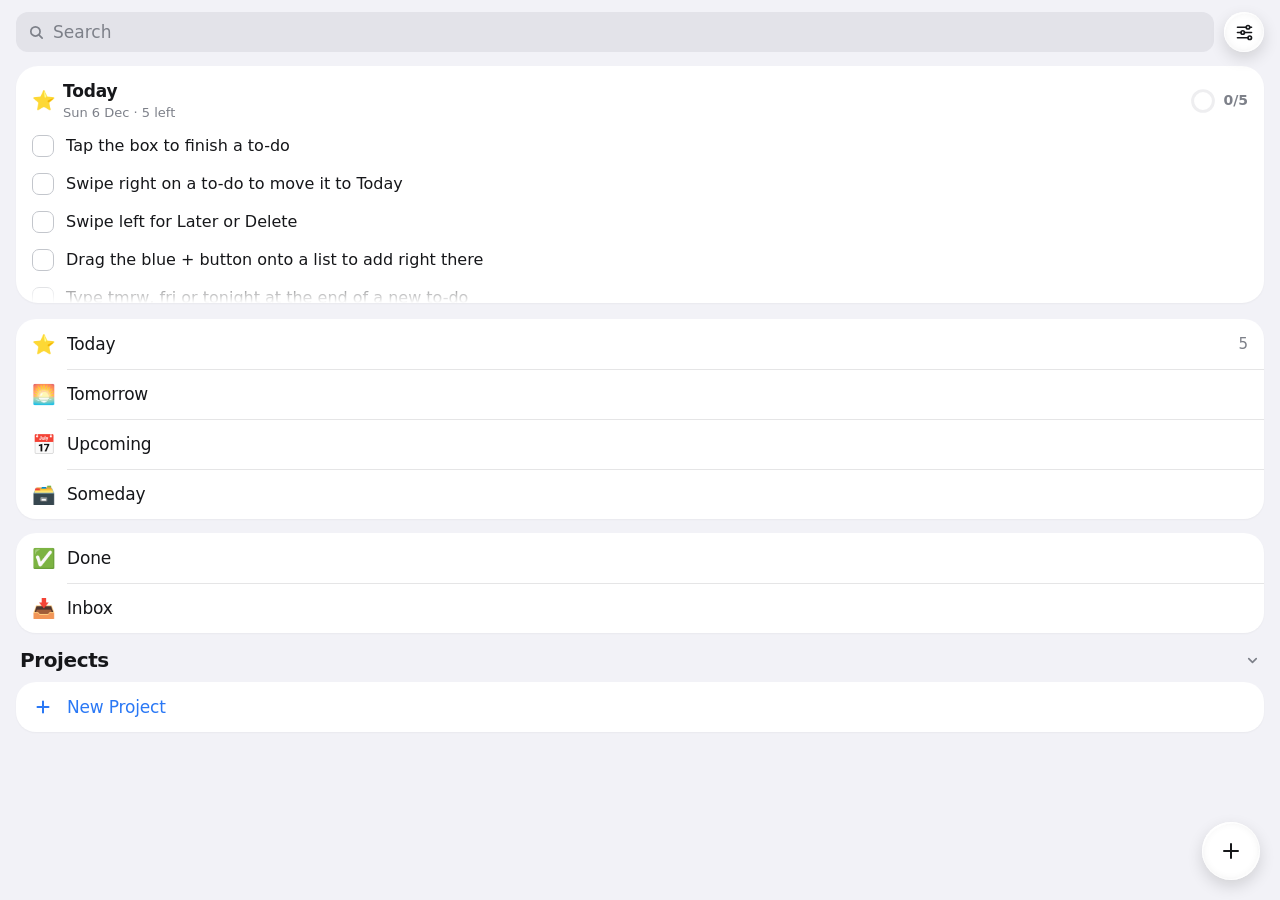
==== commit 46196473: "Daily: no opening animation, lighter and smoother (fewer GPU layers, no hidden blur on Done) Co-Auth" ====
--- a/daily/index.html
+++ b/daily/index.html
@@ -152,7 +152,7 @@
 /* rows */
 .row{position:relative;overflow:hidden}
 .row:not(:last-child)::after{content:"";position:absolute;left:50px;right:0;bottom:0;height:.5px;background:var(--sep);z-index:2}
-.row-main{position:relative;z-index:1;display:flex;align-items:flex-start;gap:12px;padding:12px 16px;touch-action:pan-y;will-change:transform}
+.row-main{position:relative;z-index:1;display:flex;align-items:flex-start;gap:12px;padding:12px 16px;touch-action:pan-y}
 .row-main:active{background:var(--fill)}
 .row.sw .row-main,.row.lift .row-main{background:var(--solid)}
 .check{flex:none;width:22px;height:22px;border-radius:7px;border:1.6px solid var(--check);display:grid;place-items:center;transition:background .18s var(--ease),border-color .18s,transform .12s;position:relative}
@@ -347,24 +347,12 @@
 
 /* ===== Done: days as glass notifications, older months stack like the Lock Screen ===== */
 .hcal svg{width:21px;height:21px}
-#list.donebg{background:
-  radial-gradient(70% 38% at 12% 18%, rgba(72,150,128,.34), transparent 70%),
-  radial-gradient(60% 34% at 95% 52%, rgba(122,96,210,.26), transparent 70%),
-  radial-gradient(80% 40% at 25% 98%, rgba(226,138,62,.22), transparent 70%),
-  #060607}
-@media (prefers-color-scheme: light){
-  #list.donebg{background:
-    radial-gradient(70% 38% at 12% 18%, rgba(110,175,255,.42), transparent 70%),
-    radial-gradient(60% 34% at 95% 52%, rgba(255,160,205,.36), transparent 70%),
-    radial-gradient(80% 40% at 25% 98%, rgba(255,205,130,.42), transparent 70%),
-    #eef0f5}
-}
 .dz{padding:2px 12px 140px}
-.dcard{--g:rgba(36,36,42,.42);border-radius:24px;margin-bottom:9px;position:relative;transform-origin:50% 100%;
-  background:var(--g);-webkit-backdrop-filter:blur(28px) saturate(180%);backdrop-filter:blur(28px) saturate(180%);
+.dcard{--g:#141417;border-radius:24px;margin-bottom:9px;position:relative;transform-origin:50% 100%;
+  background:var(--g);
   box-shadow:inset 0 0 0 .5px rgba(255,255,255,.13),inset 0 1px 0 rgba(255,255,255,.16),0 10px 30px rgba(0,0,0,.22)}
 @media (prefers-color-scheme: light){
-  .dcard{--g:rgba(255,255,255,.52);box-shadow:inset 0 0 0 .5px rgba(255,255,255,.75),inset 0 1px 0 rgba(255,255,255,.95),0 10px 30px rgba(40,40,80,.10)}
+  .dcard{--g:#f8f8fb;box-shadow:inset 0 0 0 .5px rgba(255,255,255,.75),inset 0 1px 0 rgba(255,255,255,.95),0 10px 30px rgba(40,40,80,.10)}
 }
 .dc-head{display:flex;align-items:flex-start;gap:12px;padding:13px 15px 13px 13px;cursor:pointer}
 .dc-tile{position:relative;flex:none;width:40px;height:40px;border-radius:10px;background:#fff;color:#111;display:flex;flex-direction:column;align-items:center;justify-content:center;line-height:1;box-shadow:0 1px 3px rgba(0,0,0,.18)}
@@ -395,7 +383,7 @@
 .ds-h{display:flex;align-items:center;justify-content:space-between;padding:20px 6px 10px;min-height:32px}
 .ds-h span{font-size:20px;font-weight:700;letter-spacing:-.02em}
 .ds-h small{font-size:14px;font-weight:500;color:var(--text2);letter-spacing:0;margin-left:7px}
-.ds-less{font-size:14px;font-weight:600;color:var(--text);border-radius:16px;padding:6px 13px;background:rgba(127,127,127,.22);-webkit-backdrop-filter:blur(20px);backdrop-filter:blur(20px)}
+.ds-less{font-size:14px;font-weight:600;color:var(--text);border-radius:16px;padding:6px 13px;background:rgba(127,127,127,.22)}
 .dstack:not(.open) .ds-less,.dstack.open .dc-more{display:none}
 .ds-cards{position:relative;z-index:0}
 /* the stack: top day in full, the next two tucked under it as slim cards */
@@ -413,29 +401,9 @@
 .dstack:not(.open) .dcard:nth-child(3) > *{opacity:0}
 .dstack:not(.open) .dcard:nth-child(n+4){display:none}
 
-/* ===== Opening animation ===== */
-#intro{position:fixed;inset:0;z-index:100;background:var(--base);display:grid;place-items:center}
-#intro svg{width:128px;height:auto;overflow:visible}
-#intro svg *{transform-box:fill-box;transform-origin:center}
-html.nointro #intro{display:none}
 </style>
-<script>try{var _d=JSON.parse(localStorage.getItem("nit.daily.v1")||"{}");if(!(_d.ui&&_d.ui.intro===true)||sessionStorage.getItem("skipIntro")){document.documentElement.classList.add("nointro");}sessionStorage.removeItem("skipIntro");}catch(e){}</script>
 </head>
 <body>
-<div id="intro" aria-hidden="true"><svg id="introCard" viewBox="0 0 624 664">
-  <defs><linearGradient id="icCard" x1="0" y1="0" x2="0" y2="1"><stop offset="0" stop-color="#3a3a40"/><stop offset="1" stop-color="#26262a"/></linearGradient>
-  <linearGradient id="icBlue" x1="0" y1="0" x2="0" y2="1"><stop offset="0" stop-color="#4a9bff"/><stop offset="1" stop-color="#1e6cf0"/></linearGradient></defs>
-  <rect width="624" height="664" rx="64" fill="url(#icCard)"/>
-  <rect x="1.5" y="1.5" width="621" height="661" rx="62.5" fill="none" stroke="rgba(255,255,255,.14)" stroke-width="3"/>
-  <circle cx="120" cy="172" r="54" fill="none" stroke="#6e6e73" stroke-width="10"/>
-  <circle id="icFill" cx="120" cy="172" r="60" fill="url(#icBlue)"/>
-  <path id="icTick" d="M92 174 L114 196 L150 154" fill="none" stroke="#fff" stroke-width="15" stroke-linecap="round" stroke-linejoin="round" stroke-dasharray="90"/>
-  <circle cx="120" cy="332" r="54" fill="none" stroke="#6e6e73" stroke-width="10"/>
-  <circle cx="120" cy="492" r="54" fill="none" stroke="#6e6e73" stroke-width="10"/>
-  <rect id="icB1" x="232" y="150" width="288" height="44" rx="22" fill="#55555a"/>
-  <rect id="icB2" x="232" y="310" width="264" height="44" rx="22" fill="#f2f2f7"/>
-  <rect id="icB3" x="232" y="470" width="204" height="44" rx="22" fill="#f2f2f7"/>
-</svg></div>
 <section class="screen" id="home"></section>
 <section class="screen hidden" id="list"></section>
 <button id="fab" class="c-br gbtn" aria-label="New to-do"><svg viewBox="0 0 24 24" fill="none" stroke="currentColor" stroke-width="2" stroke-linecap="round"><path d="M12 5v14M5 12h14"/></svg></button>
@@ -954,12 +922,13 @@
   if (!current || current.key !== "logbook") return;
   const bar = list.querySelector(".bar"); if (!bar) return;
   const top = bar.getBoundingClientRect().bottom;
-  list.querySelectorAll(".dz > .dcard, .dstack.open .dcard, .dstack:not(.open) .ds-cards").forEach(c => {
-    const r = c.getBoundingClientRect(), p = Math.min(1, Math.max(0, (top + 24 - r.bottom) / 90));
-    c.style.transform = p ? `scale(${(1 - p * .08).toFixed(4)})` : ""; c.style.opacity = p ? (1 - p * .95).toFixed(3) : "";
-  });
-}
-list.addEventListener("scroll", () => requestAnimationFrame(doneScrollFx), { passive: true });
+  const els = [...list.querySelectorAll(".dz > .dcard, .dstack.open .dcard, .dstack:not(.open) .ds-cards")];
+  const ps = els.map(c => { const b = c.getBoundingClientRect().bottom; return b > top + 140 ? 0 : Math.min(1, Math.max(0, (top + 24 - b) / 90)); });
+  els.forEach((c, i) => { const p = Math.round(ps[i] * 100) / 100; if (c._p === p) return; c._p = p;
+    c.style.transform = p ? `scale(${(1 - p * .08).toFixed(3)})` : ""; c.style.opacity = p ? (1 - p * .95).toFixed(2) : ""; });
+}
+let fxQueued = false;
+list.addEventListener("scroll", () => { if (fxQueued || !current || current.key !== "logbook") return; fxQueued = true; requestAnimationFrame(() => { fxQueued = false; doneScrollFx(); }); }, { passive: true });
 
 function renderList(){
   if (!current) return;
@@ -1024,7 +993,6 @@
   const scroll = list.scrollTop;
   list.innerHTML = `<div class="bar"><button class="back gbtn" data-back aria-label="Back">${I.back}</button><span class="mini">${esc(title)}</span>${isProj ? `<button class="icon-btn gbtn" data-projmenu aria-label="Project options">${I.more}</button>` : k === "logbook" ? `<button class="icon-btn gbtn hcal" data-hcal aria-label="Calendar">${I.cal}</button>` : "<span style='width:46px'></span>"}</div>
     <div class="big-title">${icon}<span>${esc(title)}</span>${extra}</div>${sub ? `<div class="list-sub">${sub}</div>` : `<div style="height:12px"></div>`}<div class="rows">${body}</div>`;
-  list.classList.toggle("donebg", !isProj && k === "logbook");
   list.scrollTop = scroll;
   updateBar(); doneScrollFx();
 }
@@ -1123,7 +1091,7 @@
 /* ================= swipe + hold to reorder ================= */
 let openRow = null, reordering = false;
 document.addEventListener("touchmove", e => { if (reordering || fabDrag) e.preventDefault(); }, { passive:false });
-function setRowX(row, x){ row._x = x; row.classList.toggle("sw", Math.abs(x) > .5); row.querySelector(".row-main").style.transform = Math.abs(x) > .5 ? `translateX(${x}px)` : ""; }
+function setRowX(row, x){ row._x = x; const on = Math.abs(x) > .5, m = row.querySelector(".row-main"); row.classList.toggle("sw", on); m.style.transform = on ? `translateX(${x}px)` : ""; m.style.willChange = on ? "transform" : ""; }
 function closeOpenRow(){ if (openRow){ const r = openRow; openRow = null; r._anim && r._anim.stop(); r._anim = spring({ from: r._x||0, to: 0, response: .32, onUpdate: x => setRowX(r, x) }); } }
 const LEFT_W = 76, RIGHT_W = 152;
 function attachSwipe(root){
@@ -1446,10 +1414,6 @@
   });
   sheetHead.querySelector("[data-x]").onclick = () => closeSheet();
   sheetBody.querySelector("[data-export]").onclick = exportData;
-  sheetBody.querySelectorAll("[data-introset]").forEach(b => b.onclick = () => {
-    db.ui.intro = b.dataset.introset === "on"; save();
-    sheetBody.querySelectorAll("[data-introset]").forEach(x => x.classList.toggle("on", x === b)); haptic();
-  });
   sheetBody.querySelectorAll("[data-cardstyle]").forEach(b => b.onclick = () => {
     db.ui.card = b.dataset.cardstyle; document.documentElement.dataset.card = db.ui.card; save();
     sheetBody.querySelectorAll("[data-cardstyle]").forEach(x => x.classList.toggle("on", x === b)); haptic();
@@ -1647,36 +1611,15 @@
 let lastDay = T();
 document.addEventListener("visibilitychange", () => { if (!document.hidden && T() !== lastDay){ lastDay = T(); renderAll(); maybePlan(); } });
 renderAll();
-/* ---------- opening animation: the card arrives, the first to-do gets ticked, then we zoom into the app ---------- */
-(function intro(){
-  const el = document.getElementById("intro"); if (!el) return;
-  if (getComputedStyle(el).display === "none"){ el.remove(); return; }
-  const g = id => document.getElementById(id), card = g("introCard"), anims = [];
-  const an = (node, kf, o) => { const a = node.animate(kf, o); anims.push(a); return a; };
-  let gone = false; const finish = () => { if (gone) return; gone = true; el.remove(); };
-  el.addEventListener("pointerdown", () => { anims.forEach(a => { try { a.finish(); } catch(e){} }); finish(); }, { once: true });
-  if (matchMedia("(prefers-reduced-motion: reduce)").matches){ an(el, [{ opacity: 1 }, { opacity: 0 }], { duration: 260, delay: 250, fill: "forwards" }).onfinish = finish; return; }
-  const pop = "cubic-bezier(.2,1.25,.4,1)", out = "cubic-bezier(.2,.8,.2,1)";
-  an(card, [{ transform: "scale(.55)", opacity: 0 }, { transform: "scale(1)", opacity: 1 }], { duration: 560, easing: pop, fill: "both" });
-  ["icB1","icB2","icB3"].forEach((id, i) => an(g(id), [{ transform: "translateX(-40px)", opacity: 0 }, { transform: "none", opacity: 1 }], { duration: 420, delay: 160 + i * 70, easing: out, fill: "both" }));
-  an(g("icFill"), [{ transform: "scale(0)" }, { transform: "scale(1)" }], { duration: 320, delay: 560, easing: pop, fill: "both" });
-  an(g("icTick"), [{ strokeDashoffset: 90 }, { strokeDashoffset: 0 }], { duration: 260, delay: 680, easing: out, fill: "both" });
-  an(g("icB1"), [{ fill: "#f2f2f7" }, { fill: "#55555a" }], { duration: 300, delay: 680, easing: "ease", fill: "both" });
-  const z = 1020;
-  an(card, [{ transform: "scale(1)", opacity: 1 }, { transform: "scale(8)", opacity: 0 }], { duration: 520, delay: z, easing: "cubic-bezier(.65,0,.35,1)", fill: "forwards" });
-  an(el, [{ opacity: 1 }, { opacity: 0 }], { duration: 420, delay: z + 110, easing: "ease-in-out", fill: "forwards" });
-  an(home, [{ transform: "scale(.94)", opacity: 0 }, { transform: "scale(1)", opacity: 1 }], { duration: 620, delay: z + 80, easing: out, fill: "backwards" });
-  setTimeout(finish, z + 560);
-})();
-
-setTimeout(maybePlan, document.documentElement.classList.contains("nointro") ? 250 : 1500);
+
+setTimeout(maybePlan, 250);
 if ("serviceWorker" in navigator){
   navigator.serviceWorker.register("sw.js", { updateViaCache: "none" }).catch(() => {});
   // a newer Daily was just downloaded: reload right away if you only just opened the app, otherwise offer it
   const openedAt = Date.now();
   navigator.serviceWorker.addEventListener("message", e => {
     if (!e.data || e.data.type !== "daily-updated") return;
-    const again = () => { try { sessionStorage.setItem("skipIntro", "1"); } catch(e){} location.reload(); };
+    const again = () => location.reload();
     if (Date.now() - openedAt < 6000 && !sheetOpen) again();
     else toast("Daily was updated", "Reload", again);
   });
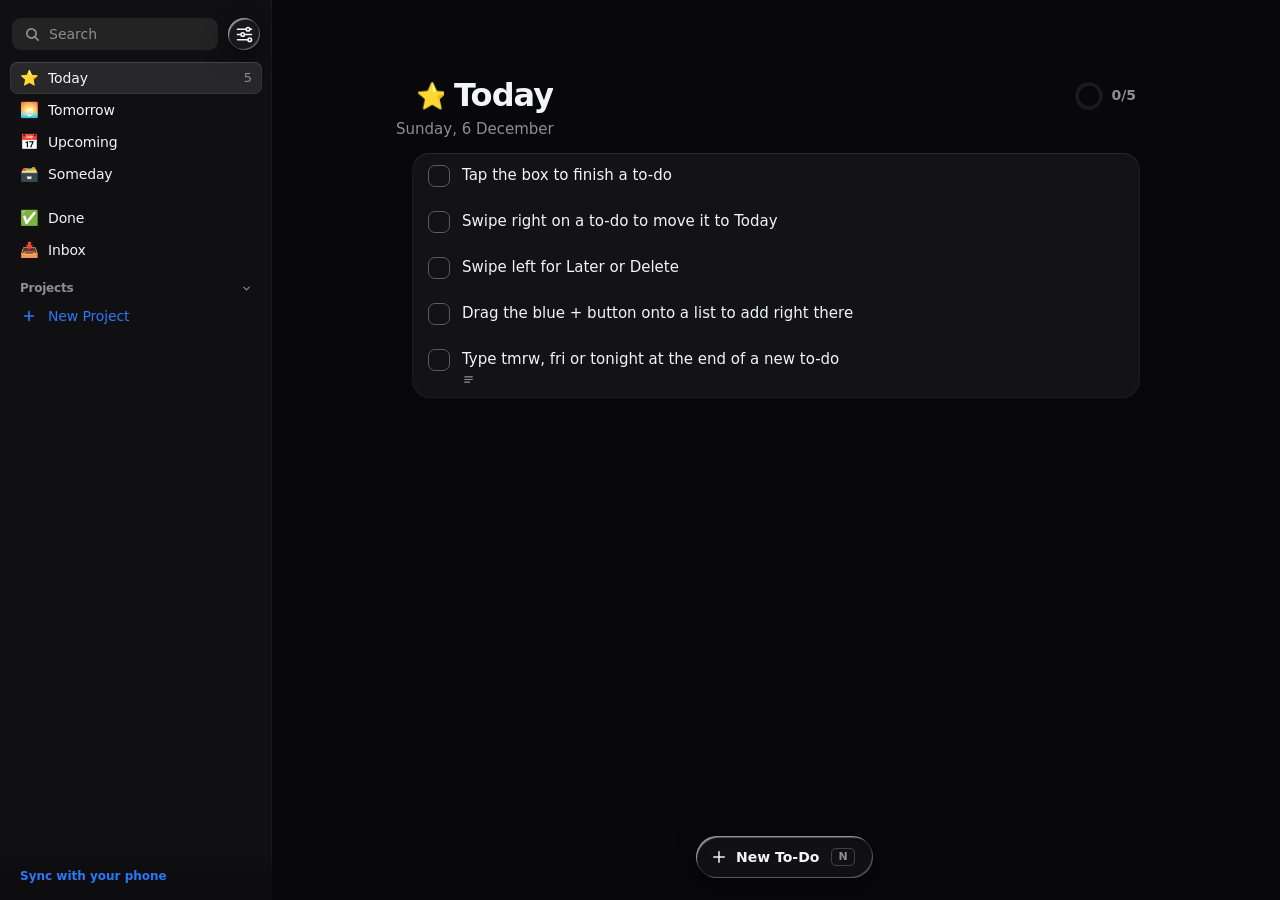
==== commit 54ca7089: "Daily: laptop layout and phone-laptop sync - wide windows get a sidebar + main pane, always dark, gl" ====
--- a/daily/index.html
+++ b/daily/index.html
@@ -12,6 +12,7 @@
 <meta name="theme-color" content="#000000" media="(prefers-color-scheme: dark)">
 <link rel="manifest" href="manifest.webmanifest">
 <link rel="apple-touch-icon" href="icons/icon-180.png">
+<link rel="icon" href="icons/icon-192.png">
 <link rel="apple-touch-startup-image" media="screen and (device-width: 390px) and (device-height: 844px) and (-webkit-device-pixel-ratio: 3) and (orientation: portrait) and (prefers-color-scheme: light)" href="icons/launch-1170x2532.png">
 <link rel="apple-touch-startup-image" media="screen and (device-width: 390px) and (device-height: 844px) and (-webkit-device-pixel-ratio: 3) and (orientation: portrait) and (prefers-color-scheme: dark)" href="icons/launch-1170x2532-dark.png">
 <link rel="icon" href="icons/icon-192.png">
@@ -316,6 +317,8 @@
 .note{font-size:14px;color:var(--text2);line-height:1.45;margin-top:10px}
 .set-row{display:flex;align-items:center;gap:12px;width:100%;min-height:50px;text-align:left;border-bottom:.5px solid var(--sep)}
 .set-row .ico{color:var(--accent)}
+.set-row > svg{width:22px;height:22px;flex:none;color:var(--accent)}
+.set-row.danger > svg{color:var(--danger)}
 .set-row:active{opacity:.5}
 
 /* ring */
@@ -401,11 +404,63 @@
 .dstack:not(.open) .dcard:nth-child(3) > *{opacity:0}
 .dstack:not(.open) .dcard:nth-child(n+4){display:none}
 
+
+/* ===== Laptop: sidebar + main pane, always dark, glass panels ===== */
+.steps{margin:10px 0 14px 20px;font-size:15px;line-height:1.45;color:var(--text)}
+.steps li{margin-bottom:10px}
+.steps a{color:var(--accent);text-decoration:none;font-weight:600;white-space:nowrap}
+.field{display:block;width:100%;height:46px;border-radius:12px;border:0;outline:0;padding:0 14px;margin:0 0 10px;background:var(--fill);font-size:16px}
+.primary{display:block;width:100%;height:48px;border-radius:14px;background:var(--accent);color:#fff;font-weight:600;font-size:17px;margin-top:4px}
+.primary:disabled{opacity:.6}
+.note.err,[data-syncstate].err{color:var(--danger)}
+.set-row.danger{color:var(--danger)}
+#newBtn,#sideSync{display:none}
+html.wide{--side:272px;--card:rgba(255,255,255,.055);--fill:rgba(255,255,255,.08)}
+html.wide body{background:#08080a;font-size:15px}
+html.wide #home{right:auto;width:var(--side);transform:none !important;padding:14px 0 70px;background:rgba(255,255,255,.035);
+  box-shadow:inset -.5px 0 0 rgba(255,255,255,.09);will-change:auto}
+html.wide #list{left:var(--side);transform:none !important;visibility:visible !important;box-shadow:none;background:#08080a;padding-bottom:110px;will-change:auto}
+html.wide #fab,html.wide .wcard,html.wide .back{display:none !important}
+html.wide .top{margin:4px 12px 12px}
+html.wide .search{height:32px;border-radius:9px;font-size:14px}
+html.wide .search{min-width:0}
+html.wide .search input{font-size:14px;width:100%}
+html.wide .round{width:32px;height:32px;border-radius:16px}
+html.wide .group{background:none !important;box-shadow:none !important;margin:0 10px 12px;border-radius:0;overflow:visible}
+html.wide .nav-row{min-height:32px;border-radius:8px;padding:0 10px;gap:10px;font-size:14px}
+html.wide .nav-row::after{display:none}
+html.wide .nav-row:hover{background:rgba(255,255,255,.05)}
+html.wide .nav-row.active{background:rgba(255,255,255,.1);box-shadow:inset 0 0 0 .5px rgba(255,255,255,.12),inset 0 1px 0 rgba(255,255,255,.08)}
+html.wide .nav-row .ico{width:18px;height:18px}
+html.wide .nav-row .emo{font-size:15px}
+html.wide .nav-row .count{font-size:13px}
+html.wide .fold{font-size:12px;font-weight:600;color:var(--text2);margin:14px 10px 4px;padding:0 10px;width:calc(100% - 20px)}
+html.wide .fold svg{width:11px;height:11px}
+html.wide #sideSync{display:block;position:fixed;left:0;bottom:0;width:var(--side);padding:12px 20px 16px;font-size:12px;color:var(--text2);
+  background:linear-gradient(transparent,#0d0d10 40%)}
+html.wide #sideSync button{color:var(--accent);font-size:12px;font-weight:600}
+html.wide .bar{height:52px;padding:0 24px;justify-content:flex-end}
+html.wide .bar,html.wide .big-title,html.wide .list-sub,html.wide .rows{max-width:760px;margin-left:auto;margin-right:auto}
+html.wide .big-title{padding-top:26px}
+html.wide .grp.glass,html.wide .dcard,html.wide .group.glass{backdrop-filter:none;-webkit-backdrop-filter:none}
+html.wide .grp.glass{background:rgba(255,255,255,.045);box-shadow:inset 0 0 0 .5px rgba(255,255,255,.08),inset 0 1px 0 rgba(255,255,255,.06)}
+html.wide .row-main{cursor:default}
+html.wide .row-main:hover{background:rgba(255,255,255,.035)}
+html.wide .row-title{font-size:15px}
+html.wide #newBtn{display:flex;align-items:center;gap:8px;position:fixed;left:calc(var(--side) + (100vw - var(--side)) / 2 - 80px);bottom:22px;z-index:6;
+  height:42px;padding:0 18px 0 14px;border-radius:21px;font-size:14px;font-weight:600}
+html.wide #newBtn svg{width:18px;height:18px}
+html.wide #newBtn kbd{font:inherit;font-size:11px;color:var(--text2);border:.5px solid rgba(255,255,255,.2);border-radius:5px;padding:1px 6px;margin-left:4px}
+html.wide #newBtn.gone{opacity:0;pointer-events:none}
+html.wide #sheet{left:50%;right:auto;width:560px;margin-left:-280px;top:10vh;bottom:auto;height:min(640px,80vh);border-radius:26px;transition:opacity .2s}
+html.wide #dp{z-index:30}
 </style>
 </head>
 <body>
 <section class="screen" id="home"></section>
 <section class="screen hidden" id="list"></section>
+<button id="newBtn" class="gbtn" aria-label="New to-do"><svg viewBox="0 0 24 24" fill="none" stroke="currentColor" stroke-width="2" stroke-linecap="round"><path d="M12 5v14M5 12h14"/></svg><span>New To-Do</span><kbd>N</kbd></button>
+<div id="sideSync"></div>
 <button id="fab" class="c-br gbtn" aria-label="New to-do"><svg viewBox="0 0 24 24" fill="none" stroke="currentColor" stroke-width="2" stroke-linecap="round"><path d="M12 5v14M5 12h14"/></svg></button>
 <div class="zone" data-z="tl" style="left:0;top:0"></div><div class="zone" data-z="tr" style="left:100%;top:0"></div>
 <div class="zone" data-z="bl" style="left:0;top:100%"></div><div class="zone" data-z="br" style="left:100%;top:100%"></div>
@@ -419,18 +474,39 @@
 /* ================= storage ================= */
 const KEY = "nit.daily.v1";
 let db;
+const SPARE = KEY + ".spare";   // a second copy of your to-dos, refreshed once a day
 function load(){
-  try { const s = localStorage.getItem(KEY); if (s){ const d = JSON.parse(s); if (d && Array.isArray(d.tasks)) return d; } } catch(e){}
-  return { v:2, tasks:[], projects:[], seeded:false };
+  const read = k => { try { const s = localStorage.getItem(k); if (!s) return null; const d = JSON.parse(s); return d && Array.isArray(d.tasks) ? d : null; } catch(e){ return null; } };
+  const main = read(KEY); if (main) return main;
+  // the main copy is missing or can't be read: keep whatever is there safe, then use the spare
+  try { const raw = localStorage.getItem(KEY); if (raw) localStorage.setItem(KEY + ".broken-" + Date.now(), raw); } catch(e){}
+  return read(SPARE) || { v:2, tasks:[], projects:[], seeded:false };
 }
 db = load();
+try { if (db.tasks.length && localStorage.getItem(SPARE + "Day") !== new Date().toDateString()){ localStorage.setItem(SPARE, JSON.stringify(db)); localStorage.setItem(SPARE + "Day", new Date().toDateString()); } } catch(e){}
 // older versions used "evening: true"; now every task can be morning, afternoon or evening
 db.tasks.forEach(t => { if (t.part === undefined){ t.part = t.evening ? "evening" : null; } delete t.evening; });
 db.ui = db.ui || { projOpen: true }; db.ui.fabCorner = db.ui.fabCorner || "br"; db.ui.doneRange = db.ui.doneRange || "7"; db.ui.card = db.ui.card || "glass";
 document.documentElement.dataset.card = db.ui.card;
+/* laptop: a wide window with a mouse gets the sidebar layout, always dark */
+const WIDE_Q = matchMedia("(min-width: 900px) and (hover: hover) and (pointer: fine)");
+var WIDE = WIDE_Q.matches;
+WIDE_Q.addEventListener && WIDE_Q.addEventListener("change", () => location.reload());
+if (WIDE){
+  document.documentElement.classList.add("wide"); document.documentElement.style.colorScheme = "dark";
+  let css = "";
+  for (const sh of document.styleSheets){ let rules; try { rules = sh.cssRules; } catch(e){ continue; }
+    for (let i = rules.length - 1; i >= 0; i--){ const r = rules[i]; if (r.media && /prefers-color-scheme:\s*light/.test(r.media.mediaText)) sh.deleteRule(i); }
+    for (const r of rules) if (r.media && /prefers-color-scheme:\s*dark/.test(r.media.mediaText)) for (const x of r.cssRules) css += x.cssText + "\n"; }
+  // the dark look always, then the laptop styles again so they keep the last word
+  const wideCss = [...document.styleSheets].flatMap(sh => { try { return [...sh.cssRules]; } catch(e){ return []; } }).filter(r => r.selectorText && r.selectorText.includes("html.wide")).map(r => r.cssText).join("\n");
+  const st = document.createElement("style"); st.textContent = css + "\n" + wideCss; document.head.appendChild(st);
+}
 function save(){
   try { logDay(); } catch(e){}
+  try { if (snap) stamp(); } catch(e){}
   try { localStorage.setItem(KEY, JSON.stringify(db)); } catch(e){ toast("Couldn't save. Storage is full or blocked."); }
+  if (sync) syncSoon();
 }
 if (navigator.storage && navigator.storage.persist) { try { navigator.storage.persist(); } catch(e){} }
 const uid = () => Date.now().toString(36) + Math.random().toString(36).slice(2,7);
@@ -509,9 +585,157 @@
   const now = Date.now();
   [["Tap the box to finish a to-do",""],["Swipe right on a to-do to move it to Today",""],["Swipe left for Later or Delete",""],
    ["Drag the blue + button onto a list to add right there",""],["Type tmrw, fri or tonight at the end of a new to-do","It schedules itself"]]
-   .forEach((t,i) => db.tasks.push({ id:uid(), title:t[0], notes:t[1], when:T(), part:null, deadline:null, projectId:null, done:false, doneAt:null, createdAt:now+i, order:now+i }));
+   .forEach((t,i) => db.tasks.push({ id:uid(), title:t[0], notes:t[1], when:T(), part:null, deadline:null, projectId:null, done:false, doneAt:null, createdAt:now+i, order:now+i, tip:true }));
   db.seeded = true; save();
 }
+/* ================= sync: phone and laptop share one private file in your GitHub ================= */
+const SYNC = KEY + ".sync";
+var sync = null; try { sync = JSON.parse(localStorage.getItem(SYNC) || "null"); } catch(e){}
+if (sync) sync.etag = null;
+const saveSync = () => { try { localStorage.setItem(SYNC, JSON.stringify(sync)); } catch(e){} };
+var snap = new Map();                                   // what each to-do and project looked like at the last save
+const sig = x => { const { u, ...rest } = x; return JSON.stringify(rest); };
+function takeSnap(){ snap = new Map(); db.tasks.forEach(t => snap.set("t:" + t.id, sig(t))); db.projects.forEach(p => snap.set("p:" + p.id, sig(p))); }
+takeSnap();
+// give every changed to-do a time stamp, and remember what was deleted, so two devices can be merged
+function stamp(){
+  const now = Date.now(), seen = new Set();
+  const look = (pre, x) => { const k = pre + x.id, s = sig(x); seen.add(k); if (snap.get(k) !== s){ x.u = now; snap.set(k, s); } };
+  db.tasks.forEach(t => look("t:", t)); db.projects.forEach(p => look("p:", p));
+  db.gone = db.gone || [];
+  [...snap.keys()].forEach(k => { if (!seen.has(k)){ db.gone.push({ id: k, u: now }); snap.delete(k); } });
+}
+const byId = (x, y) => x.id < y.id ? -1 : x.id > y.id ? 1 : 0;
+const sortKeys = o => Object.fromEntries(Object.entries(o || {}).sort(([x], [y]) => x < y ? -1 : 1));
+// the part of your data that is shared between devices (settings like card style stay on each device)
+const shared = d => ({ v: 2, seeded: true, tasks: (d.tasks || []).map(sortKeys).sort(byId), projects: (d.projects || []).map(sortKeys).sort(byId),
+  dayLog: sortKeys(d.dayLog), planLog: sortKeys(d.planLog), planDay: d.planDay || null, gone: (d.gone || []).slice().sort(byId) });
+const canon = d => JSON.stringify(shared(d));
+function mergeDb(a, b){
+  const gone = new Map();
+  [...(a.gone || []), ...(b.gone || [])].forEach(g => { if ((gone.get(g.id) || 0) < g.u) gone.set(g.id, g.u); });
+  const pick = (xs, ys, pre) => { const m = new Map();
+    [...(xs || []), ...(ys || [])].forEach(x => { const c = m.get(x.id); if (!c || (x.u || 0) > (c.u || 0)) m.set(x.id, x); });
+    return [...m.values()].filter(x => !(gone.has(pre + x.id) && gone.get(pre + x.id) >= (x.u || 0))); };
+  const planLog = { ...(b.planLog || {}) };
+  Object.entries(a.planLog || {}).forEach(([d, ids]) => { planLog[d] = [...new Set([...(planLog[d] || []), ...ids])]; });
+  const keep = Date.now() - 90 * 864e5;
+  return { tasks: pick(a.tasks, b.tasks, "t:"), projects: pick(a.projects, b.projects, "p:"),
+    dayLog: { ...(b.dayLog || {}), ...(a.dayLog || {}) }, planLog,
+    planDay: [a.planDay, b.planDay].filter(Boolean).sort().pop() || null,
+    gone: [...gone].filter(([, u]) => u > keep).map(([id, u]) => ({ id, u })) };
+}
+let pointersDown = 0;
+addEventListener("pointerdown", () => pointersDown++, true);
+addEventListener("pointerup", () => pointersDown = Math.max(0, pointersDown - 1), true);
+addEventListener("pointercancel", () => pointersDown = Math.max(0, pointersDown - 1), true);
+function redrawWhenFree(){ if (pointersDown || document.querySelector(".row.sw, .lifted, .dragging")) return setTimeout(redrawWhenFree, 500); renderAll(); if (WIDE) renderHome(); }
+function applyShared(m){
+  db.tasks = m.tasks; db.projects = m.projects; db.dayLog = m.dayLog; db.planLog = m.planLog; db.planDay = m.planDay; db.gone = m.gone; db.seeded = true;
+  takeSnap(); try { localStorage.setItem(KEY, JSON.stringify(db)); } catch(e){}
+  redrawWhenFree();
+}
+// talking to GitHub
+const GH = "https://api.github.com/repos/";
+const ghHeaders = () => ({ Authorization: "Bearer " + sync.token, Accept: "application/vnd.github+json" });
+const toB64 = s => { const b = new TextEncoder().encode(s); let x = ""; for (let i = 0; i < b.length; i += 0x8000) x += String.fromCharCode.apply(null, b.subarray(i, i + 0x8000)); return btoa(x); };
+const fromB64 = s => new TextDecoder().decode(Uint8Array.from(atob(s.replace(/\s/g, "")), c => c.charCodeAt(0)));
+const ghError = (r) => Object.assign(new Error(r.status === 401 ? "The key isn't working anymore. Set up sync again with a new key." : r.status === 403 ? "GitHub said no. Check the key can read and write daily-data." : r.status === 404 ? "Can't find the repository. Check its name and the key." : "GitHub said " + r.status), { status: r.status });
+async function ghGet(){
+  const h = ghHeaders(); if (sync.etag) h["If-None-Match"] = sync.etag;
+  const r = await fetch(GH + sync.repo + "/contents/daily.json", { headers: h, cache: "no-store" });
+  if (r.status === 304) return { same: true };
+  if (r.status === 404){ const repo = await fetch(GH + sync.repo, { headers: ghHeaders(), cache: "no-store" }); if (!repo.ok) throw ghError(repo); return { data: null, sha: null }; }
+  if (!r.ok) throw ghError(r);
+  const j = await r.json(); sync.etag = r.headers.get("ETag") || null; sync.sha = j.sha;
+  return { data: JSON.parse(fromB64(j.content)), sha: j.sha };
+}
+async function ghPut(obj, sha){
+  const body = { message: "Daily sync", content: toB64(JSON.stringify(obj)) }; if (sha) body.sha = sha;
+  const r = await fetch(GH + sync.repo + "/contents/daily.json", { method: "PUT", headers: { ...ghHeaders(), "Content-Type": "application/json" }, body: JSON.stringify(body) });
+  if (!r.ok) throw ghError(r);
+  const j = await r.json(); sync.sha = j.content.sha; sync.etag = null;
+}
+var syncing = false, syncAgain = false, lastCanon = null, syncTimer = null;
+function syncSoon(){ if (!sync) return; clearTimeout(syncTimer); syncTimer = setTimeout(syncNow, 1200); }
+async function syncNow(){
+  if (!sync || !sync.token) return;
+  if (syncing){ syncAgain = true; return; }
+  syncing = true; syncState("Syncing…");
+  try {
+    for (let i = 0; i < 4; i++){
+      const g = await ghGet();
+      if (g.same && lastCanon === null){ sync.etag = null; continue; }      // need the data itself once per launch
+      if (!g.same){
+        lastCanon = g.data ? canon(g.data) : "";
+        if (g.data){ const m = mergeDb(db, g.data); if (canon(m) !== canon(db)) applyShared(m); }
+      }
+      const mine = canon(db);
+      if (mine === lastCanon) break;                                      // GitHub already has exactly this
+      try { await ghPut(shared(db), sync.sha); lastCanon = mine; break; }
+      catch(e){ if (e.status === 409 || e.status === 422){ sync.etag = null; continue; } throw e; }  // someone else saved first: fetch, merge, try again
+    }
+    sync.last = Date.now(); sync.err = "";
+  } catch(e){ sync.err = navigator.onLine ? (e.message || "Couldn't sync") : "Offline. It will sync when you're back online."; }
+  saveSync(); syncing = false; syncState();
+  if (syncAgain){ syncAgain = false; setTimeout(syncNow, 200); }
+}
+function syncText(){
+  if (!sync) return "";
+  if (sync.err) return sync.err;
+  if (!sync.last) return "Not synced yet";
+  const s = Math.round((Date.now() - sync.last) / 1000);
+  return "Synced " + (s < 45 ? "just now" : s < 3600 ? Math.round(s / 60) + " min ago" : new Date(sync.last).toLocaleTimeString([], { hour: "numeric", minute: "2-digit" }));
+}
+function syncState(busy){ document.querySelectorAll("[data-syncstate]").forEach(el => { el.textContent = busy || syncText(); el.classList.toggle("err", !busy && !!(sync && sync.err)); }); }
+if (sync){
+  setTimeout(syncNow, 300);
+  setInterval(() => { if (!document.hidden) syncNow(); else syncState(); }, 20000);
+  document.addEventListener("visibilitychange", () => { if (!document.hidden) syncNow(); });
+  addEventListener("focus", () => syncNow());
+  addEventListener("online", () => syncNow());
+}
+async function connectSync(repo, token){
+  const s = { repo: repo.trim().replace(/^https?:\/\/github\.com\//, "").replace(/\.git$|\/$/g, ""), token: token.trim(), etag: null };
+  if (!/^[\w.-]+\/[\w.-]+$/.test(s.repo)) throw new Error("Write it like this: yourname/daily-data");
+  if (!s.token) throw new Error("Paste the key first.");
+  const r = await fetch(GH + s.repo, { headers: { Authorization: "Bearer " + s.token, Accept: "application/vnd.github+json" }, cache: "no-store" });
+  if (r.status === 401) throw new Error("That key didn't work. Copy it again from GitHub.");
+  if (r.status === 404) throw new Error("Can't see that repository. Check the name, and that the key was given access to it.");
+  if (!r.ok) throw new Error("GitHub said " + r.status);
+  const info = await r.json(); if (!info.private) throw new Error("That repository is public. Make it private first, so only you can see your to-dos.");
+  db.tasks = db.tasks.filter(t => !(t.tip && !t.done)); takeSnap();          // the welcome tips aren't real to-dos
+  try { localStorage.setItem(KEY, JSON.stringify(db)); } catch(e){}
+  sync = s; lastCanon = null; saveSync();
+  await syncNow();
+  if (sync.err) throw new Error(sync.err);
+  if (!openedSyncTimers){ openedSyncTimers = true; setInterval(() => { if (!document.hidden) syncNow(); }, 20000); document.addEventListener("visibilitychange", () => { if (!document.hidden) syncNow(); }); addEventListener("focus", () => syncNow()); }
+}
+let openedSyncTimers = !!sync;
+function openSyncSetup(){
+  openSheet({
+    head: `<button class="txt-btn" data-x>Cancel</button><h3>Sync</h3><span style="width:60px"></span>`,
+    body: `<p class="note" style="margin-top:4px">Your to-dos will be kept in a private repository in your own GitHub, so your phone and laptop show the same list. Do this once on each device.</p>
+      <ol class="steps">
+        <li><b>Make a private repository</b> called daily-data. Tick “Add a README”. <a href="https://github.com/new?name=daily-data&visibility=private" target="_blank" rel="noopener">Open GitHub</a></li>
+        <li><b>Make a key for Daily.</b> <a href="https://github.com/settings/personal-access-tokens/new?name=Daily%20sync&description=Lets%20Daily%20keep%20my%20to-dos%20in%20sync&expires_in=none&contents=write" target="_blank" rel="noopener">Open the key page</a>. Under “Repository access” pick “Only select repositories”, then daily-data. Tap “Generate token” and copy it.</li>
+        <li><b>Paste it below</b> and tap Connect. On your laptop, paste the same key.</li>
+      </ol>
+      <input class="field" data-syncrepo value="${esc((sync && sync.repo) || "nitpaudel/daily-data")}" autocomplete="off" autocapitalize="off" spellcheck="false" placeholder="yourname/daily-data">
+      <input class="field" data-synctoken type="password" autocomplete="off" placeholder="Paste the key (starts with github_pat_)">
+      <button class="primary" data-syncgo>Connect</button>
+      <p class="note" data-syncmsg></p>`,
+  });
+  sheetHead.querySelector("[data-x]").onclick = () => closeSheet();
+  const go = sheetBody.querySelector("[data-syncgo]"), msg = sheetBody.querySelector("[data-syncmsg]");
+  go.onclick = async () => {
+    go.disabled = true; go.textContent = "Connecting…"; msg.textContent = ""; msg.classList.remove("err");
+    try { await connectSync(sheetBody.querySelector("[data-syncrepo]").value, sheetBody.querySelector("[data-synctoken]").value);
+      haptic(); closeSheet(); renderAll(); sideSync(); toast("Sync is on");
+    } catch(e){ msg.textContent = e.message; msg.classList.add("err"); go.disabled = false; go.textContent = "Connect"; }
+  };
+}
+
 
 /* ================= model ================= */
 const isDate = w => w && w !== "someday";
@@ -700,18 +924,18 @@
 function renderHome(){
   const d = new Date();
   const todayCount = count("today"), overdue = db.tasks.filter(t => !t.done && t.deadline && t.deadline <= T()).length;
-  const row = (key, cnt, hot) => `<button class="nav-row" data-go="${key}" data-drop="${key}">${I[LISTS[key].icon]}<span class="label">${LISTS[key].name}</span>${hot ? `<span class="count hot">${hot}</span>` : ""}${cnt ? `<span class="count">${cnt}</span>` : ""}</button>`;
+  const row = (key, cnt, hot) => `<button class="nav-row${WIDE && current && current.type === "list" && current.key === key ? " active" : ""}" data-go="${key}" data-drop="${key}">${I[LISTS[key].icon]}<span class="label">${LISTS[key].name}</span>${hot ? `<span class="count hot">${hot}</span>` : ""}${cnt ? `<span class="count">${cnt}</span>` : ""}</button>`;
   let html = `<div class="top"><label class="search">${I.search}<input id="q" type="search" placeholder="Search" value="${esc(query)}" autocomplete="off" enterkeyhint="search"></label><button class="round gbtn" data-settings aria-label="Settings">${I.gear}</button></div>`;
   if (query.trim()){
     html += `<div id="results">${renderResults()}</div>`;
   } else {
-    html += todayWidget();
+    if (!WIDE) html += todayWidget();
     html += `<div class="group glass">${row("today", todayCount, overdue)}${row("tomorrow", count("tomorrow"))}${row("upcoming", count("upcoming"))}${row("someday", 0)}</div>
       <div class="group glass">${row("logbook", 0)}${row("inbox", count("inbox"))}</div>`;
     const ps = db.projects.slice().sort(byOrder), open = db.ui.projOpen !== false;
     html += `<button class="fold${open ? "" : " closed"}" data-fold><span>Projects</span>${I.chev}</button>
       <div class="foldbox" id="projbox" style="${open ? "" : "height:0;opacity:0"}"><div class="group glass">` +
-      ps.map(p => { const s = projStats(p.id); return `<button class="nav-row" data-proj="${p.id}" data-drop="proj:${p.id}">${pie(s.frac)}<span class="label">${esc(p.name)}</span>${s.open?`<span class="count">${s.open}</span>`:""}</button>`; }).join("") +
+      ps.map(p => { const s = projStats(p.id); return `<button class="nav-row${WIDE && current && current.type === "project" && current.key === p.id ? " active" : ""}" data-proj="${p.id}" data-drop="proj:${p.id}">${pie(s.frac)}<span class="label">${esc(p.name)}</span>${s.open?`<span class="count">${s.open}</span>`:""}</button>`; }).join("") +
       `<button class="nav-row new-proj" data-newproj>${I.plusSmall}<span class="label">New Project</span></button></div></div>`;
   }
   const hadFocus = document.activeElement && document.activeElement.id === "q";
@@ -783,8 +1007,9 @@
 function openDatePicker(anchor, { value, min, onPick, dots, allowed, jump }){
   dpState = { sel: value || null, ym: (value || T()).slice(0,7), min, onPick, dots, allowed, jump };
   drawDP();
-  const r = anchor.getBoundingClientRect(), h = jump ? 450 : 520, below = r.bottom + 10 + h < innerHeight;
-  dp.style.top = (below ? r.bottom + 10 : Math.max(10, r.top - 10 - h)) + "px";
+  const r = anchor.getBoundingClientRect(), h = dp.offsetHeight || (jump ? 450 : 520), below = r.bottom + 10 + h < innerHeight - 8;
+  const sat = parseFloat(getComputedStyle(document.documentElement).getPropertyValue("--sat")) || 0;
+  dp.style.top = (below ? r.bottom + 10 : Math.max(sat + 6, r.top - 10 - h)) + "px";
   dp.style.transformOrigin = `${r.left + r.width/2 - 16}px ${below ? "0" : "100%"}`;
   dpScrim.classList.add("on"); requestAnimationFrame(() => dp.classList.add("on")); haptic();
 }
@@ -913,7 +1138,8 @@
   const st = card.closest(".dstack"); if (st && !st.classList.contains("open")) setStack(st.dataset.stack, true);
   if (!card.classList.contains("open")){ openDays.add(d); card.classList.add("open"); }
   const barH = list.querySelector(".bar").offsetHeight;
-  const y = card.getBoundingClientRect().top - list.getBoundingClientRect().top + list.scrollTop - barH - 12;
+  let y = 0; for (let el = card; el && el !== list; el = el.offsetParent) y += el.offsetTop;   // layout position, so cards still flying open don't throw it off
+  y -= barH + 12;
   glideList(Math.max(0, Math.min(y, list.scrollHeight - list.clientHeight)));
   card.classList.remove("flash"); void card.offsetWidth; card.classList.add("flash");
 }
@@ -998,8 +1224,15 @@
 }
 function updateBar(){ const b = list.querySelector(".bar"); if (b) b.classList.toggle("scrolled", list.scrollTop > 30); }
 list.addEventListener("scroll", updateBar, {passive:true});
-function chrome(){ fab.classList.toggle("gone", !!current && current.key === "logbook"); }
-function renderAll(){ renderHome(); if (current) renderList(); chrome(); }
+function chrome(){ const hide = !!current && current.key === "logbook"; fab.classList.toggle("gone", hide); const nb = document.getElementById("newBtn"); if (nb) nb.classList.toggle("gone", hide); }
+// draw only the screen you're looking at; the home screen catches up when you go back to it
+let homeDirty = false;
+function renderAll(){
+  if (WIDE){ renderHome(); if (current) renderList(); homeDirty = false; }
+  else if (current){ renderList(); homeDirty = true; } else { renderHome(); homeDirty = false; }
+  chrome();
+}
+function freshHome(){ if (homeDirty){ renderHome(); homeDirty = false; } }
 
 /* ================= navigation ================= */
 const W = () => window.innerWidth;
@@ -1012,19 +1245,21 @@
   closeOpenRow(); recentDone = new Set();
   current = target; if (target.key === "upcoming"){ upSel = null; upMonth = T().slice(0,7); }
   list.scrollTop = 0; list.classList.remove("hidden"); renderList(); chrome();
+  if (WIDE){ renderHome(); return; }
   navAnim && navAnim.stop();
   navAnim = spring({ from: navX || W(), to: 0, response: .42, onUpdate: setNav });
 }
 function pop(velocity=0){
-  closeOpenRow(); navAnim && navAnim.stop();
-  navAnim = spring({ from: navX, to: W(), velocity, response: .4, onUpdate: setNav, onDone(){ list.classList.add("hidden"); current = null; recentDone = new Set(); renderHome(); chrome(); } });
+  if (WIDE){ push({ type:"list", key:"today" }); return; }
+  closeOpenRow(); navAnim && navAnim.stop(); freshHome();
+  navAnim = spring({ from: navX, to: W(), velocity, response: .4, onUpdate: setNav, onDone(){ list.classList.add("hidden"); current = null; const had = recentDone.size; recentDone = new Set(); if (had) renderHome(); chrome(); } });
 }
 setNav(W());
 window.addEventListener("resize", () => { if (!current) setNav(W()); });
 (() => { // swipe in from the left edge to go back
   let s = null;
   list.addEventListener("pointerdown", e => {
-    if (!current || e.clientX > 26 || sheetOpen) return;
+    if (WIDE || !current || e.clientX > 26 || sheetOpen) return;
     navAnim && navAnim.stop();
     s = { x0: e.clientX - navX, tr: tracker(), id: e.pointerId, started:false }; s.tr.add(e.clientX, e.clientY);
   });
@@ -1032,7 +1267,7 @@
     if (!s || e.pointerId !== s.id) return;
     s.tr.add(e.clientX, e.clientY);
     const x = Math.max(0, e.clientX - s.x0);
-    if (!s.started && x > 6){ s.started = true; try{ list.setPointerCapture(e.pointerId); }catch(_){} }
+    if (!s.started && x > 6){ s.started = true; freshHome(); try{ list.setPointerCapture(e.pointerId); }catch(_){} }
     if (s.started) setNav(x);
   });
   const end = e => {
@@ -1203,7 +1438,10 @@
 
 /* ================= sheet ================= */
 let sheetOpen = false, sheetY = 0, sheetAnim = null, onSheetClose = null;
-function setSheet(y){ sheetY = y; const H = sheet.offsetHeight || innerHeight; sheet.style.transform = `translateY(${y}px)`; scrim.style.opacity = Math.max(0, 1 - y / H); }
+function setSheet(y){ sheetY = y; const H = sheet.offsetHeight || innerHeight;
+  if (WIDE){ const p = Math.min(1, Math.max(0, y / H)); sheet.style.transform = `translateY(${(p * 36).toFixed(1)}px) scale(${(1 - p * .04).toFixed(4)})`; sheet.style.opacity = (1 - p).toFixed(3); }
+  else sheet.style.transform = `translateY(${y}px)`;
+  scrim.style.opacity = Math.max(0, 1 - y / H); }
 function openSheet({ head, body, onClose, focus }){
   closeOpenRow();
   sheetHead.innerHTML = head; sheetBody.innerHTML = body; sheetBody.scrollTop = 0;
@@ -1401,19 +1639,34 @@
 }
 
 /* ================= settings / backup ================= */
+function speedLine(){
+  try {
+    const a = JSON.parse(localStorage.getItem(KEY + ".speed") || "[]"); if (!a.length) return "";
+    return "Speed check, last opens: " + a.map(x => (x.ms < 100 ? "under 0.1s" : (x.ms / 1000).toFixed(1) + "s") + (x.off ? "" : " (no saved copy)")).join(", ");
+  } catch(e){ return ""; }
+}
 function openSettings(){
   const open = db.tasks.filter(t => !t.done).length, done = db.tasks.length - open;
   openSheet({
     head: `<span style="width:60px"></span><h3>Settings</h3><button class="txt-btn strong" data-x>Done</button>`,
     body: `<div class="field-label" style="margin-top:6px">Card style</div>
       <div class="seg" style="margin:0 0 12px">${[["glass","Glass"],["default","Default"]].map(([v,l]) => `<button class="${db.ui.card===v?"on":""}" data-cardstyle="${v}">${l}</button>`).join("")}</div>
+      <div class="field-label">Sync between phone and laptop</div>
+      ${sync ? `<p class="note" style="margin:0 0 8px"><span data-syncstate>${syncText()}</span> · ${esc(sync.repo)}</p>
+        <button class="set-row" data-syncnow>${I.repeat}<span>Sync now</span></button>
+        <button class="set-row danger" data-syncoff>${I.trash}<span>Turn off sync on this device</span></button>`
+        : `<button class="set-row" data-syncsetup>${I.repeat}<span>Set up sync</span></button>`}
+      <div class="field-label">Backup</div>
       <button class="set-row" data-export>${I.export}<span>Back up my to-dos</span></button>
       <label class="set-row" style="cursor:pointer">${I.import}<span>Restore from a backup</span><input type="file" accept="application/json,.json" data-import hidden></label>
-      <p class="note">Everything lives only on this phone. Back up every week or so and keep the file in iCloud Drive or Files.</p>
-      <p class="note">${open} open, ${done} done, ${db.projects.length} project${db.projects.length===1?"":"s"}.</p>`,
+      <p class="note">${sync ? "Your to-dos are on this device and in your private daily-data on GitHub." : "Everything lives only on this device. Back up every week or so and keep the file in iCloud Drive or Files."}</p>
+      <p class="note">${open} open, ${done} done, ${db.projects.length} project${db.projects.length===1?"":"s"}.</p>
+      <p class="note">${speedLine()}</p>`,
   });
   sheetHead.querySelector("[data-x]").onclick = () => closeSheet();
   sheetBody.querySelector("[data-export]").onclick = exportData;
+  const sn = sheetBody.querySelector("[data-syncnow]"); if (sn) sn.onclick = () => { syncNow(); haptic(); };
+  const so = sheetBody.querySelector("[data-syncoff]"); if (so) so.onclick = () => { sync = null; try { localStorage.removeItem(SYNC); } catch(e){} closeSheet(); sideSync(); toast("Sync is off on this device"); };
   sheetBody.querySelectorAll("[data-cardstyle]").forEach(b => b.onclick = () => {
     db.ui.card = b.dataset.cardstyle; document.documentElement.dataset.card = db.ui.card; save();
     sheetBody.querySelectorAll("[data-cardstyle]").forEach(x => x.classList.toggle("on", x === b)); haptic();
@@ -1608,20 +1861,36 @@
 }
 
 /* ================= start ================= */
+function sideSync(){ const el = document.getElementById("sideSync"); if (!el) return; el.innerHTML = sync ? `<span data-syncstate>${syncText()}</span>` : `<button data-syncsetup>Sync with your phone</button>`; }
+document.addEventListener("click", e => { if (e.target.closest("[data-syncsetup]")){ e.preventDefault(); if (sheetOpen){ closeSheet(); setTimeout(openSyncSetup, 380); } else openSyncSetup(); } });
+if (WIDE){
+  current = { type:"list", key:"today" }; list.classList.remove("hidden"); sideSync();
+  document.getElementById("newBtn").addEventListener("click", () => openEditor(null));
+  document.addEventListener("keydown", e => {
+    const typing = /INPUT|TEXTAREA/.test((document.activeElement || {}).tagName || "");
+    if (e.key === "Escape"){ if (sheetOpen){ e.preventDefault(); closeSheet(); } else if (typing) document.activeElement.blur(); return; }
+    if (typing || e.metaKey || e.ctrlKey || e.altKey || sheetOpen) return;
+    if (e.key === "n" || e.key === "N"){ e.preventDefault(); openEditor(null); }
+    else if (e.key === "/"){ e.preventDefault(); const q = document.getElementById("q"); if (q) q.focus(); }
+  });
+}
 let lastDay = T();
 document.addEventListener("visibilitychange", () => { if (!document.hidden && T() !== lastDay){ lastDay = T(); renderAll(); maybePlan(); } });
 renderAll();
+// speed check: remember how long the last few opens took (shown in Settings)
+requestAnimationFrame(() => { try {
+  const k = KEY + ".speed", a = JSON.parse(localStorage.getItem(k) || "[]");
+  a.unshift({ ms: Math.round(performance.now()), off: !!(navigator.serviceWorker && navigator.serviceWorker.controller) });
+  localStorage.setItem(k, JSON.stringify(a.slice(0, 8)));
+} catch(e){} });
 
 setTimeout(maybePlan, 250);
 if ("serviceWorker" in navigator){
   navigator.serviceWorker.register("sw.js", { updateViaCache: "none" }).catch(() => {});
-  // a newer Daily was just downloaded: reload right away if you only just opened the app, otherwise offer it
-  const openedAt = Date.now();
+  // a newer Daily was downloaded in the background: it shows next time you open the app (or tap Reload now)
   navigator.serviceWorker.addEventListener("message", e => {
     if (!e.data || e.data.type !== "daily-updated") return;
-    const again = () => location.reload();
-    if (Date.now() - openedAt < 6000 && !sheetOpen) again();
-    else toast("Daily was updated", "Reload", again);
+    toast("Daily was updated", "Reload", () => location.reload());
   });
 }
 })();
